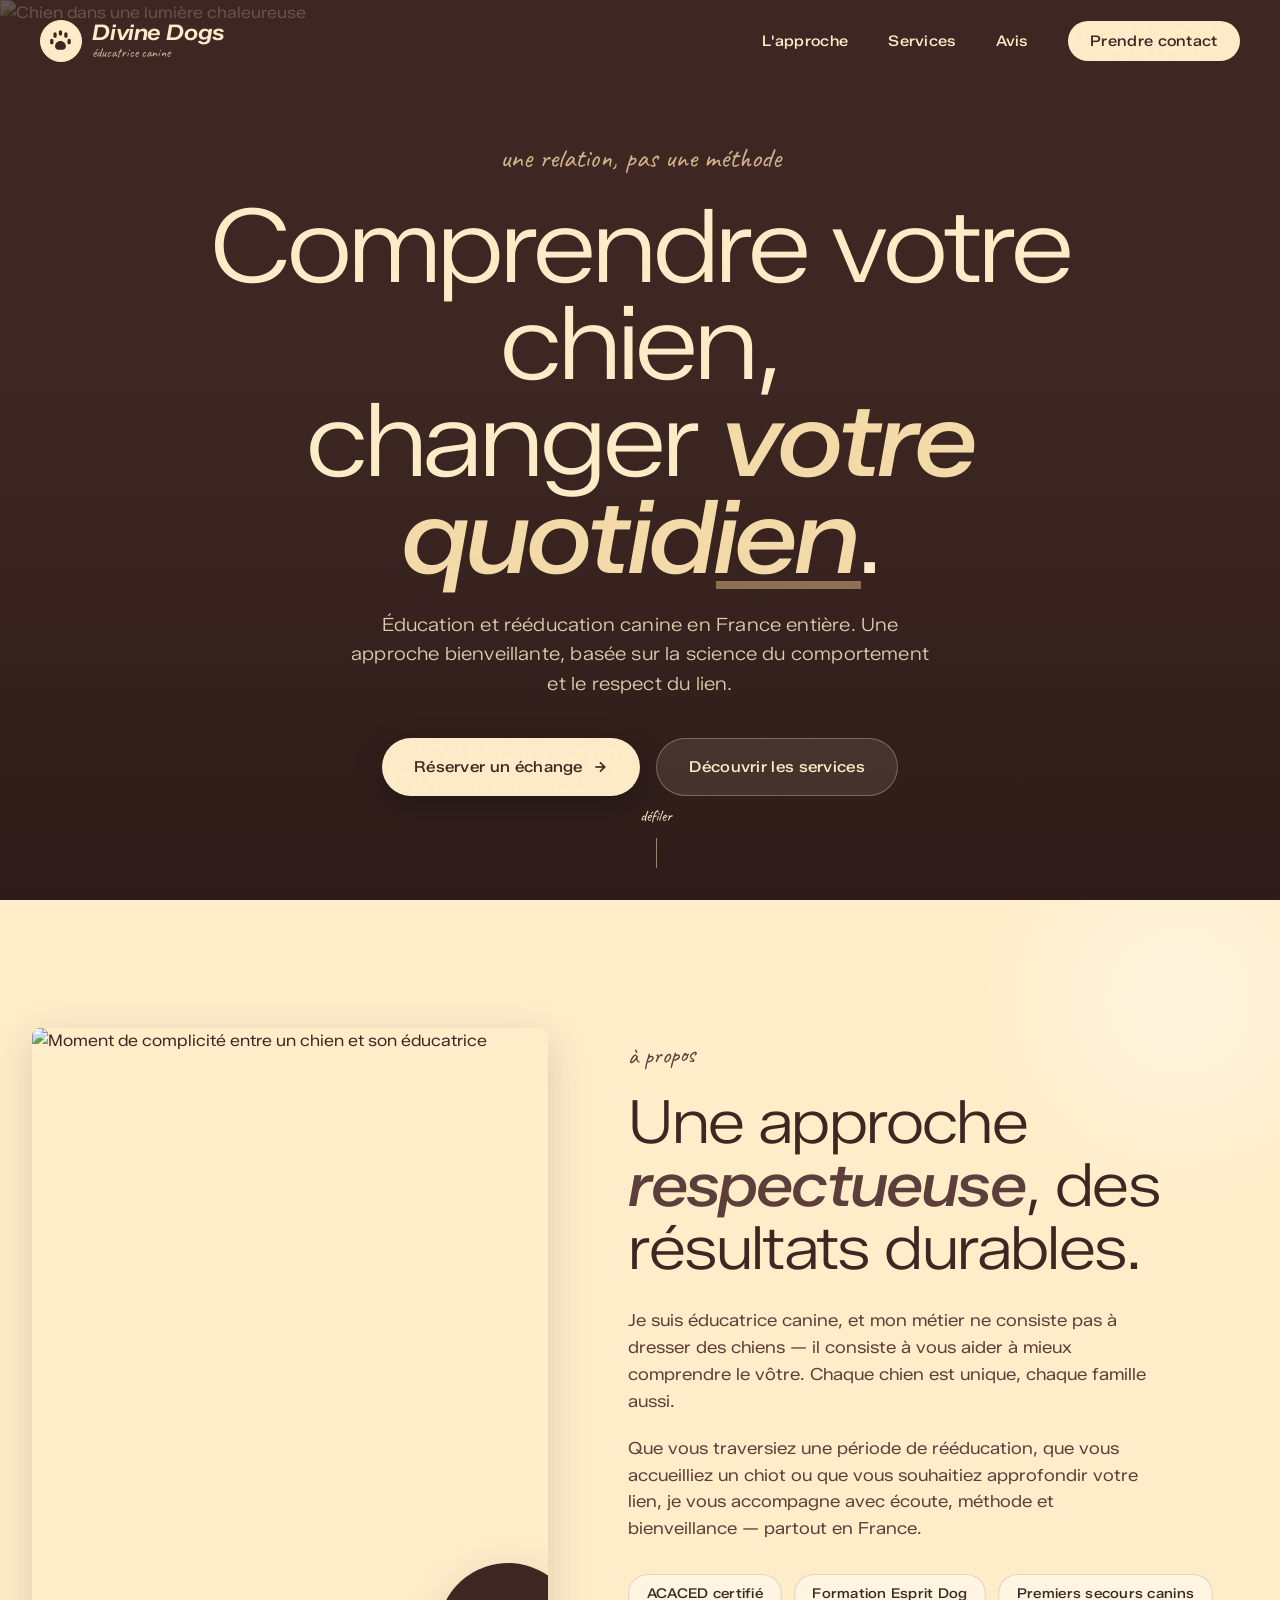
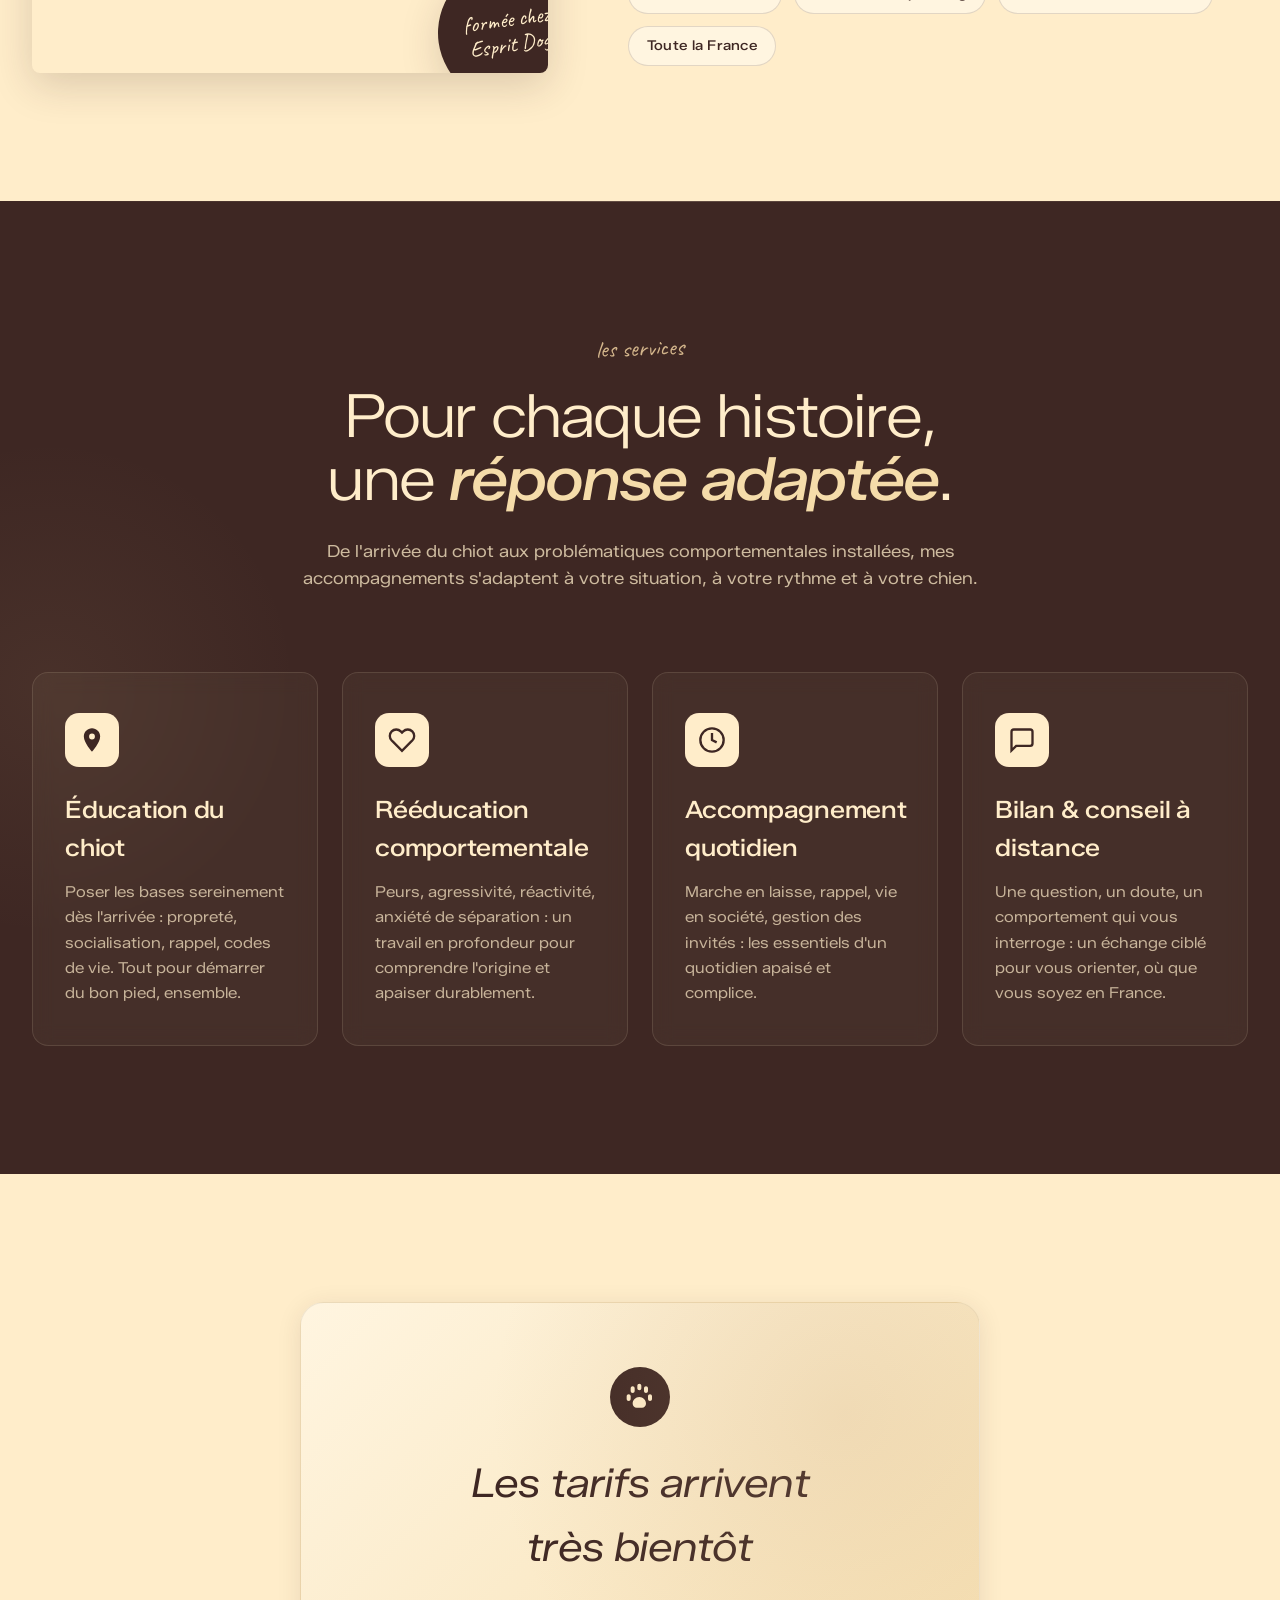
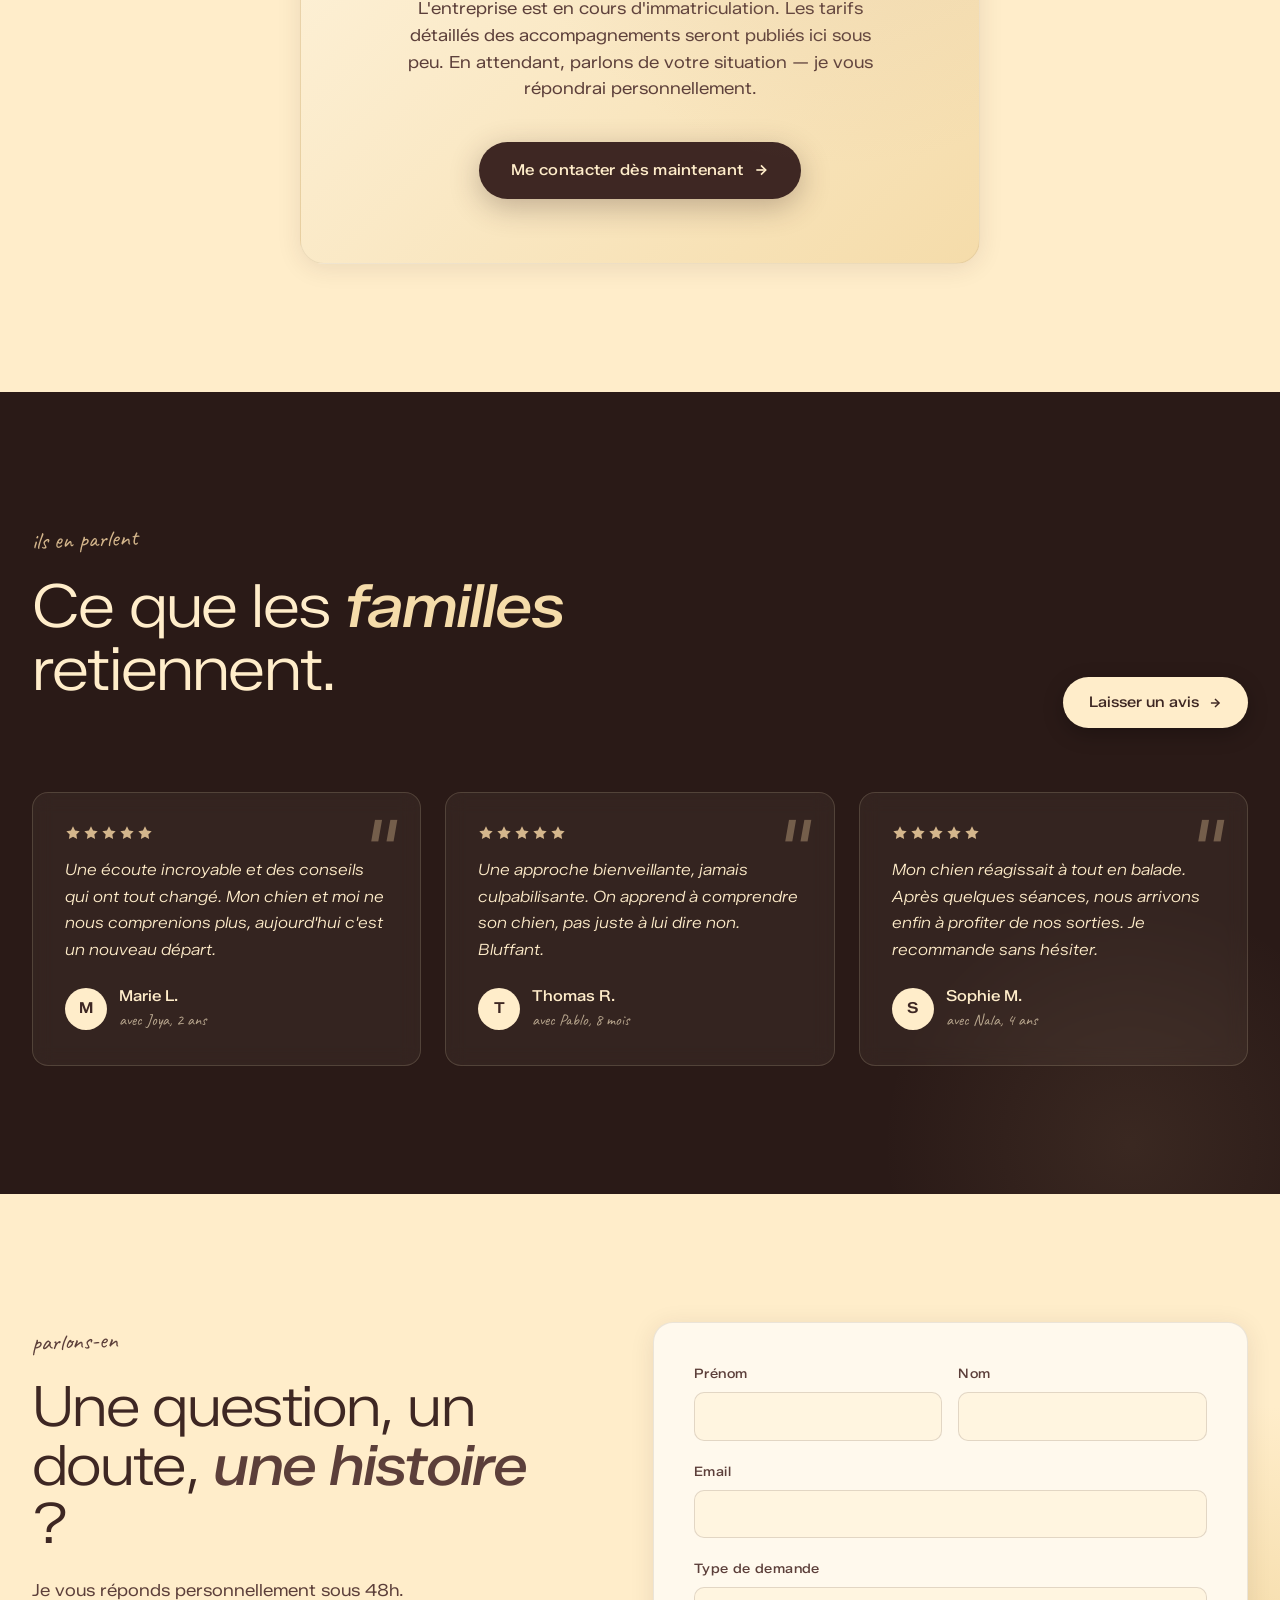
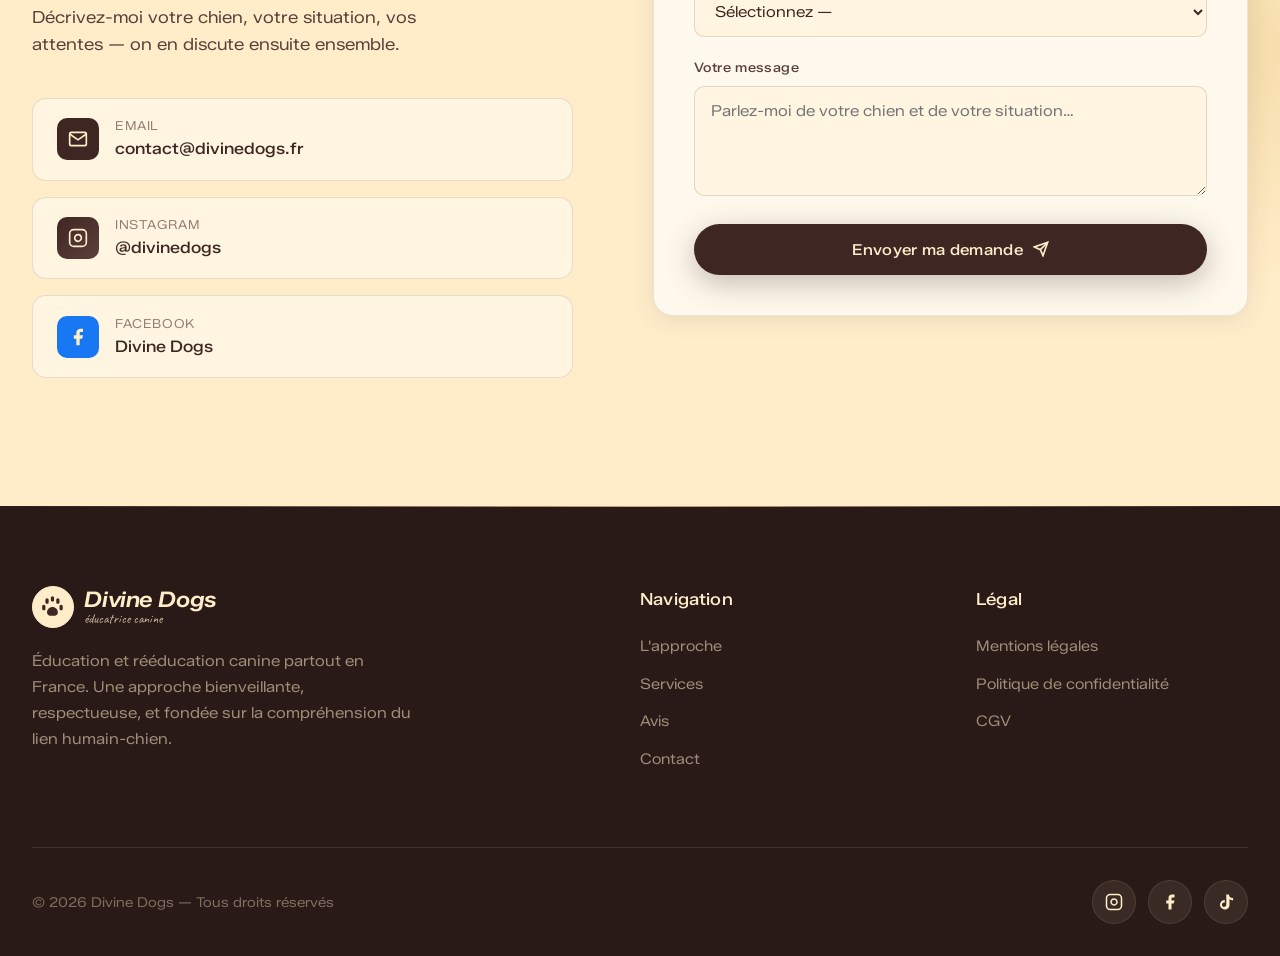
==== index.html @ 8fb25a72 "Initial commit — site Divine Dogs Structure complète : index.html, CSS/JS séparés, data.json, admin " ====
<!DOCTYPE html>
<html lang="fr">
<head>
<meta charset="UTF-8">
<meta name="viewport" content="width=device-width, initial-scale=1.0">
<title>Divine Dogs — Éducation & Rééducation canine</title>
<meta name="description" content="Divine Dogs — Éducation et rééducation canine partout en France. Formée chez Esprit Dog, ACACED et premiers secours canins.">

<!-- Open Graph -->
<meta property="og:title" content="Divine Dogs — Éducation & Rééducation canine">
<meta property="og:description" content="Éducation et rééducation canine partout en France. Une approche bienveillante, basée sur la science du comportement.">
<meta property="og:type" content="website">
<meta property="og:url" content="https://divinedogs.fr">
<meta property="og:locale" content="fr_FR">

<!-- Fonts -->
<link rel="preconnect" href="https://fonts.googleapis.com">
<link rel="preconnect" href="https://fonts.gstatic.com" crossorigin>
<link href="https://fonts.googleapis.com/css2?family=Zalando+Sans+SemiExpanded:ital,wght@0,300;0,400;0,500;0,600;0,700;0,800;1,300;1,400;1,500;1,600&family=Caveat:wght@400;500;700&display=swap" rel="stylesheet">

<!-- Styles -->
<link rel="stylesheet" href="assets/css/style.css">

<!-- Favicon (à personnaliser quand vous aurez votre logo) -->
<link rel="icon" type="image/svg+xml" href="assets/icons/favicon.svg">
</head>
<body>

<!-- NAV -->
<nav id="nav">
  <a href="#" class="logo" aria-label="Retour en haut">
    <div class="logo-mark">
      <svg viewBox="0 0 24 24"><path d="M11.5 2c-.83 0-1.5.67-1.5 1.5v2c0 .83.67 1.5 1.5 1.5s1.5-.67 1.5-1.5v-2c0-.83-.67-1.5-1.5-1.5zm-5 2c-.83 0-1.5.67-1.5 1.5v2c0 .83.67 1.5 1.5 1.5s1.5-.67 1.5-1.5v-2c0-.83-.67-1.5-1.5-1.5zm10 0c-.83 0-1.5.67-1.5 1.5v2c0 .83.67 1.5 1.5 1.5s1.5-.67 1.5-1.5v-2c0-.83-.67-1.5-1.5-1.5zm-13 6c-.83 0-1.5.67-1.5 1.5v2c0 .83.67 1.5 1.5 1.5s1.5-.67 1.5-1.5v-2c0-.83-.67-1.5-1.5-1.5zm16 0c-.83 0-1.5.67-1.5 1.5v2c0 .83.67 1.5 1.5 1.5s1.5-.67 1.5-1.5v-2c0-.83-.67-1.5-1.5-1.5zm-8 2c-2.76 0-5 2.24-5 5 0 1.66 1.34 3 3 3h4c1.66 0 3-1.34 3-3 0-2.76-2.24-5-5-5z"/></svg>
    </div>
    <div class="logo-text">
      <span class="name">Divine Dogs</span>
      <span class="sub">éducatrice canine</span>
    </div>
  </a>

  <ul class="nav-links" id="navLinks">
    <li><a href="#approche">L'approche</a></li>
    <li><a href="#services">Services</a></li>
    <li><a href="#avis">Avis</a></li>
    <li><a href="#contact" class="nav-cta">Prendre contact</a></li>
  </ul>

  <button class="menu-toggle" id="menuToggle" aria-label="Menu">
    <svg width="28" height="28" viewBox="0 0 24 24" fill="none" stroke="currentColor" stroke-width="2"><line x1="3" y1="6" x2="21" y2="6"/><line x1="3" y1="12" x2="21" y2="12"/><line x1="3" y1="18" x2="21" y2="18"/></svg>
  </button>
</nav>

<!-- HERO -->
<section class="hero">
  <div class="hero-bg">
    <img src="https://images.unsplash.com/photo-1551717743-49959800b1f6?auto=format&fit=crop&w=2400&q=80" alt="Chien dans une lumière chaleureuse" loading="eager">
  </div>
  <div class="hero-overlay"></div>

  <div class="hero-content">
    <span class="hero-eyebrow">une relation, pas une méthode</span>
    <h1>Comprendre votre chien,<br>changer <em>votre quotidien</em>.</h1>
    <p class="hero-sub">Éducation et rééducation canine en France entière. Une approche bienveillante, basée sur la science du comportement et le respect du lien.</p>
    <div class="hero-cta-group">
      <a href="#contact" class="btn btn-primary">
        Réserver un échange
        <svg width="16" height="16" viewBox="0 0 24 24" fill="none" stroke="currentColor" stroke-width="2.5"><line x1="5" y1="12" x2="19" y2="12"/><polyline points="12 5 19 12 12 19"/></svg>
      </a>
      <a href="#services" class="btn btn-ghost">Découvrir les services</a>
    </div>
  </div>

  <div class="scroll-indicator">défiler</div>
</section>

<!-- APPROACH — clair -->
<section class="section approach" id="approche">
  <div class="container">
    <div class="approach-grid">
      <div class="approach-image reveal">
        <img src="https://images.unsplash.com/photo-1450778869180-41d0601e046e?auto=format&fit=crop&w=1200&q=80" alt="Moment de complicité entre un chien et son éducatrice">
        <div class="approach-badge">formée chez<br>Esprit Dog</div>
      </div>

      <div class="approach-text reveal">
        <span class="section-eyebrow">à propos</span>
        <h2 class="section-title">Une approche <em>respectueuse</em>, des résultats durables.</h2>
        <p>Je suis éducatrice canine, et mon métier ne consiste pas à dresser des chiens — il consiste à vous aider à mieux comprendre le vôtre. Chaque chien est unique, chaque famille aussi.</p>
        <p>Que vous traversiez une période de rééducation, que vous accueilliez un chiot ou que vous souhaitiez approfondir votre lien, je vous accompagne avec écoute, méthode et bienveillance — partout en France.</p>
        <div class="credentials">
          <span class="credential">ACACED certifié</span>
          <span class="credential">Formation Esprit Dog</span>
          <span class="credential">Premiers secours canins</span>
          <span class="credential">Toute la France</span>
        </div>
      </div>
    </div>
  </div>
</section>

<!-- SERVICES — sombre -->
<section class="section services" id="services">
  <div class="container">
    <div class="services-header reveal">
      <span class="section-eyebrow">les services</span>
      <h2 class="section-title">Pour chaque histoire, une <em>réponse adaptée</em>.</h2>
      <p class="services-intro">De l'arrivée du chiot aux problématiques comportementales installées, mes accompagnements s'adaptent à votre situation, à votre rythme et à votre chien.</p>
    </div>

    <div class="services-grid">
      <div class="service-card reveal">
        <div class="service-icon">
          <svg viewBox="0 0 24 24" fill="currentColor"><path d="M12 2C8.13 2 5 5.13 5 9c0 5.25 7 13 7 13s7-7.75 7-13c0-3.87-3.13-7-7-7zm0 9.5a2.5 2.5 0 0 1 0-5 2.5 2.5 0 0 1 0 5z"/></svg>
        </div>
        <h3>Éducation du chiot</h3>
        <p>Poser les bases sereinement dès l'arrivée : propreté, socialisation, rappel, codes de vie. Tout pour démarrer du bon pied, ensemble.</p>
      </div>

      <div class="service-card reveal">
        <div class="service-icon">
          <svg viewBox="0 0 24 24" fill="none" stroke="currentColor" stroke-width="2"><path d="M20.84 4.61a5.5 5.5 0 0 0-7.78 0L12 5.67l-1.06-1.06a5.5 5.5 0 0 0-7.78 7.78l1.06 1.06L12 21.23l7.78-7.78 1.06-1.06a5.5 5.5 0 0 0 0-7.78z"/></svg>
        </div>
        <h3>Rééducation comportementale</h3>
        <p>Peurs, agressivité, réactivité, anxiété de séparation : un travail en profondeur pour comprendre l'origine et apaiser durablement.</p>
      </div>

      <div class="service-card reveal">
        <div class="service-icon">
          <svg viewBox="0 0 24 24" fill="none" stroke="currentColor" stroke-width="2"><circle cx="12" cy="12" r="10"/><polyline points="12 6 12 12 16 14"/></svg>
        </div>
        <h3>Accompagnement quotidien</h3>
        <p>Marche en laisse, rappel, vie en société, gestion des invités : les essentiels d'un quotidien apaisé et complice.</p>
      </div>

      <div class="service-card reveal">
        <div class="service-icon">
          <svg viewBox="0 0 24 24" fill="none" stroke="currentColor" stroke-width="2"><path d="M21 15a2 2 0 0 1-2 2H7l-4 4V5a2 2 0 0 1 2-2h14a2 2 0 0 1 2 2z"/></svg>
        </div>
        <h3>Bilan & conseil à distance</h3>
        <p>Une question, un doute, un comportement qui vous interroge : un échange ciblé pour vous orienter, où que vous soyez en France.</p>
      </div>
    </div>
  </div>
</section>

<!-- PRICING — clair -->
<section class="section pricing">
  <div class="container">
    <div class="pricing-card reveal">
      <div class="pricing-paw">
        <svg viewBox="0 0 24 24"><path d="M11.5 2c-.83 0-1.5.67-1.5 1.5v2c0 .83.67 1.5 1.5 1.5s1.5-.67 1.5-1.5v-2c0-.83-.67-1.5-1.5-1.5zm-5 2c-.83 0-1.5.67-1.5 1.5v2c0 .83.67 1.5 1.5 1.5s1.5-.67 1.5-1.5v-2c0-.83-.67-1.5-1.5-1.5zm10 0c-.83 0-1.5.67-1.5 1.5v2c0 .83.67 1.5 1.5 1.5s1.5-.67 1.5-1.5v-2c0-.83-.67-1.5-1.5-1.5zm-13 6c-.83 0-1.5.67-1.5 1.5v2c0 .83.67 1.5 1.5 1.5s1.5-.67 1.5-1.5v-2c0-.83-.67-1.5-1.5-1.5zm16 0c-.83 0-1.5.67-1.5 1.5v2c0 .83.67 1.5 1.5 1.5s1.5-.67 1.5-1.5v-2c0-.83-.67-1.5-1.5-1.5zm-8 2c-2.76 0-5 2.24-5 5 0 1.66 1.34 3 3 3h4c1.66 0 3-1.34 3-3 0-2.76-2.24-5-5-5z"/></svg>
      </div>
      <h2>Les tarifs arrivent <br>très bientôt</h2>
      <p>L'entreprise est en cours d'immatriculation. Les tarifs détaillés des accompagnements seront publiés ici sous peu. En attendant, parlons de votre situation — je vous répondrai personnellement.</p>
      <a href="#contact" class="btn btn-dark">
        Me contacter dès maintenant
        <svg width="16" height="16" viewBox="0 0 24 24" fill="none" stroke="currentColor" stroke-width="2.5"><line x1="5" y1="12" x2="19" y2="12"/><polyline points="12 5 19 12 12 19"/></svg>
      </a>
    </div>
  </div>
</section>

<!-- TESTIMONIALS — sombre -->
<section class="section testimonials" id="avis">
  <div class="container">
    <div class="testimonials-header reveal">
      <div>
        <span class="section-eyebrow">ils en parlent</span>
        <h2 class="section-title">Ce que les <em>familles</em> retiennent.</h2>
      </div>
      <a href="#contact" class="testimonials-cta">
        Laisser un avis
        <svg width="14" height="14" viewBox="0 0 24 24" fill="none" stroke="currentColor" stroke-width="2.5"><line x1="5" y1="12" x2="19" y2="12"/><polyline points="12 5 19 12 12 19"/></svg>
      </a>
    </div>

    <div class="testimonials-grid">
      <div class="testimonial reveal">
        <div class="testimonial-quote">"</div>
        <div class="testimonial-stars">
          <svg width="16" height="16" viewBox="0 0 24 24" fill="currentColor"><polygon points="12 2 15.09 8.26 22 9.27 17 14.14 18.18 21.02 12 17.77 5.82 21.02 7 14.14 2 9.27 8.91 8.26 12 2"/></svg>
          <svg width="16" height="16" viewBox="0 0 24 24" fill="currentColor"><polygon points="12 2 15.09 8.26 22 9.27 17 14.14 18.18 21.02 12 17.77 5.82 21.02 7 14.14 2 9.27 8.91 8.26 12 2"/></svg>
          <svg width="16" height="16" viewBox="0 0 24 24" fill="currentColor"><polygon points="12 2 15.09 8.26 22 9.27 17 14.14 18.18 21.02 12 17.77 5.82 21.02 7 14.14 2 9.27 8.91 8.26 12 2"/></svg>
          <svg width="16" height="16" viewBox="0 0 24 24" fill="currentColor"><polygon points="12 2 15.09 8.26 22 9.27 17 14.14 18.18 21.02 12 17.77 5.82 21.02 7 14.14 2 9.27 8.91 8.26 12 2"/></svg>
          <svg width="16" height="16" viewBox="0 0 24 24" fill="currentColor"><polygon points="12 2 15.09 8.26 22 9.27 17 14.14 18.18 21.02 12 17.77 5.82 21.02 7 14.14 2 9.27 8.91 8.26 12 2"/></svg>
        </div>
        <p class="testimonial-text">Une écoute incroyable et des conseils qui ont tout changé. Mon chien et moi ne nous comprenions plus, aujourd'hui c'est un nouveau départ.</p>
        <div class="testimonial-author">
          <div class="testimonial-avatar">M</div>
          <div>
            <div class="testimonial-name">Marie L.</div>
            <div class="testimonial-dog">avec Joya, 2 ans</div>
          </div>
        </div>
      </div>

      <div class="testimonial reveal">
        <div class="testimonial-quote">"</div>
        <div class="testimonial-stars">
          <svg width="16" height="16" viewBox="0 0 24 24" fill="currentColor"><polygon points="12 2 15.09 8.26 22 9.27 17 14.14 18.18 21.02 12 17.77 5.82 21.02 7 14.14 2 9.27 8.91 8.26 12 2"/></svg>
          <svg width="16" height="16" viewBox="0 0 24 24" fill="currentColor"><polygon points="12 2 15.09 8.26 22 9.27 17 14.14 18.18 21.02 12 17.77 5.82 21.02 7 14.14 2 9.27 8.91 8.26 12 2"/></svg>
          <svg width="16" height="16" viewBox="0 0 24 24" fill="currentColor"><polygon points="12 2 15.09 8.26 22 9.27 17 14.14 18.18 21.02 12 17.77 5.82 21.02 7 14.14 2 9.27 8.91 8.26 12 2"/></svg>
          <svg width="16" height="16" viewBox="0 0 24 24" fill="currentColor"><polygon points="12 2 15.09 8.26 22 9.27 17 14.14 18.18 21.02 12 17.77 5.82 21.02 7 14.14 2 9.27 8.91 8.26 12 2"/></svg>
          <svg width="16" height="16" viewBox="0 0 24 24" fill="currentColor"><polygon points="12 2 15.09 8.26 22 9.27 17 14.14 18.18 21.02 12 17.77 5.82 21.02 7 14.14 2 9.27 8.91 8.26 12 2"/></svg>
        </div>
        <p class="testimonial-text">Une approche bienveillante, jamais culpabilisante. On apprend à comprendre son chien, pas juste à lui dire non. Bluffant.</p>
        <div class="testimonial-author">
          <div class="testimonial-avatar">T</div>
          <div>
            <div class="testimonial-name">Thomas R.</div>
            <div class="testimonial-dog">avec Pablo, 8 mois</div>
          </div>
        </div>
      </div>

      <div class="testimonial reveal">
        <div class="testimonial-quote">"</div>
        <div class="testimonial-stars">
          <svg width="16" height="16" viewBox="0 0 24 24" fill="currentColor"><polygon points="12 2 15.09 8.26 22 9.27 17 14.14 18.18 21.02 12 17.77 5.82 21.02 7 14.14 2 9.27 8.91 8.26 12 2"/></svg>
          <svg width="16" height="16" viewBox="0 0 24 24" fill="currentColor"><polygon points="12 2 15.09 8.26 22 9.27 17 14.14 18.18 21.02 12 17.77 5.82 21.02 7 14.14 2 9.27 8.91 8.26 12 2"/></svg>
          <svg width="16" height="16" viewBox="0 0 24 24" fill="currentColor"><polygon points="12 2 15.09 8.26 22 9.27 17 14.14 18.18 21.02 12 17.77 5.82 21.02 7 14.14 2 9.27 8.91 8.26 12 2"/></svg>
          <svg width="16" height="16" viewBox="0 0 24 24" fill="currentColor"><polygon points="12 2 15.09 8.26 22 9.27 17 14.14 18.18 21.02 12 17.77 5.82 21.02 7 14.14 2 9.27 8.91 8.26 12 2"/></svg>
          <svg width="16" height="16" viewBox="0 0 24 24" fill="currentColor"><polygon points="12 2 15.09 8.26 22 9.27 17 14.14 18.18 21.02 12 17.77 5.82 21.02 7 14.14 2 9.27 8.91 8.26 12 2"/></svg>
        </div>
        <p class="testimonial-text">Mon chien réagissait à tout en balade. Après quelques séances, nous arrivons enfin à profiter de nos sorties. Je recommande sans hésiter.</p>
        <div class="testimonial-author">
          <div class="testimonial-avatar">S</div>
          <div>
            <div class="testimonial-name">Sophie M.</div>
            <div class="testimonial-dog">avec Nala, 4 ans</div>
          </div>
        </div>
      </div>
    </div>
  </div>
</section>

<!-- CONTACT — clair -->
<section class="section contact" id="contact">
  <div class="container">
    <div class="contact-grid">
      <div class="contact-info reveal">
        <span class="section-eyebrow">parlons-en</span>
        <h2>Une question, un doute, <em>une histoire</em> ?</h2>
        <p>Je vous réponds personnellement sous 48h. Décrivez-moi votre chien, votre situation, vos attentes — on en discute ensuite ensemble.</p>

        <div class="contact-methods">
          <a href="mailto:contact@divinedogs.fr" class="contact-method">
            <div class="contact-method-icon">
              <svg viewBox="0 0 24 24" fill="none" stroke="currentColor" stroke-width="2"><path d="M4 4h16c1.1 0 2 .9 2 2v12c0 1.1-.9 2-2 2H4c-1.1 0-2-.9-2-2V6c0-1.1.9-2 2-2z"/><polyline points="22,6 12,13 2,6"/></svg>
            </div>
            <div class="contact-method-text">
              <span class="contact-method-label">Email</span>
              <span class="contact-method-value">contact@divinedogs.fr</span>
            </div>
          </a>

          <a href="https://instagram.com" target="_blank" rel="noopener" class="contact-method">
            <div class="contact-method-icon insta">
              <svg viewBox="0 0 24 24" fill="none" stroke="currentColor" stroke-width="2"><rect x="2" y="2" width="20" height="20" rx="5" ry="5"/><path d="M16 11.37A4 4 0 1 1 12.63 8 4 4 0 0 1 16 11.37z"/><line x1="17.5" y1="6.5" x2="17.51" y2="6.5"/></svg>
            </div>
            <div class="contact-method-text">
              <span class="contact-method-label">Instagram</span>
              <span class="contact-method-value">@divinedogs</span>
            </div>
          </a>

          <a href="https://facebook.com" target="_blank" rel="noopener" class="contact-method">
            <div class="contact-method-icon fb">
              <svg viewBox="0 0 24 24" fill="currentColor"><path d="M18 2h-3a5 5 0 0 0-5 5v3H7v4h3v8h4v-8h3l1-4h-4V7a1 1 0 0 1 1-1h3z"/></svg>
            </div>
            <div class="contact-method-text">
              <span class="contact-method-label">Facebook</span>
              <span class="contact-method-value">Divine Dogs</span>
            </div>
          </a>
        </div>
      </div>

      <form class="contact-form reveal">
        <div class="form-double">
          <div class="form-row">
            <label for="firstname">Prénom</label>
            <input type="text" id="firstname" required>
          </div>
          <div class="form-row">
            <label for="lastname">Nom</label>
            <input type="text" id="lastname" required>
          </div>
        </div>
        <div class="form-row">
          <label for="email">Email</label>
          <input type="email" id="email" required>
        </div>
        <div class="form-row">
          <label for="subject">Type de demande</label>
          <select id="subject" required>
            <option value="">Sélectionnez —</option>
            <option>Éducation du chiot</option>
            <option>Rééducation comportementale</option>
            <option>Accompagnement quotidien</option>
            <option>Bilan & conseil à distance</option>
            <option>Autre / je ne sais pas encore</option>
          </select>
        </div>
        <div class="form-row">
          <label for="message">Votre message</label>
          <textarea id="message" placeholder="Parlez-moi de votre chien et de votre situation…" required></textarea>
        </div>
        <button type="submit" class="btn btn-dark">
          Envoyer ma demande
          <svg width="16" height="16" viewBox="0 0 24 24" fill="none" stroke="currentColor" stroke-width="2.5"><line x1="22" y1="2" x2="11" y2="13"/><polygon points="22 2 15 22 11 13 2 9 22 2"/></svg>
        </button>
      </form>
    </div>
  </div>
</section>

<!-- FOOTER -->
<footer>
  <div class="footer-grid">
    <div class="footer-brand">
      <a href="#" class="logo">
        <div class="logo-mark">
          <svg viewBox="0 0 24 24"><path d="M11.5 2c-.83 0-1.5.67-1.5 1.5v2c0 .83.67 1.5 1.5 1.5s1.5-.67 1.5-1.5v-2c0-.83-.67-1.5-1.5-1.5zm-5 2c-.83 0-1.5.67-1.5 1.5v2c0 .83.67 1.5 1.5 1.5s1.5-.67 1.5-1.5v-2c0-.83-.67-1.5-1.5-1.5zm10 0c-.83 0-1.5.67-1.5 1.5v2c0 .83.67 1.5 1.5 1.5s1.5-.67 1.5-1.5v-2c0-.83-.67-1.5-1.5-1.5zm-13 6c-.83 0-1.5.67-1.5 1.5v2c0 .83.67 1.5 1.5 1.5s1.5-.67 1.5-1.5v-2c0-.83-.67-1.5-1.5-1.5zm16 0c-.83 0-1.5.67-1.5 1.5v2c0 .83.67 1.5 1.5 1.5s1.5-.67 1.5-1.5v-2c0-.83-.67-1.5-1.5-1.5zm-8 2c-2.76 0-5 2.24-5 5 0 1.66 1.34 3 3 3h4c1.66 0 3-1.34 3-3 0-2.76-2.24-5-5-5z"/></svg>
        </div>
        <div class="logo-text">
          <span class="name">Divine Dogs</span>
          <span class="sub">éducatrice canine</span>
        </div>
      </a>
      <p>Éducation et rééducation canine partout en France. Une approche bienveillante, respectueuse, et fondée sur la compréhension du lien humain-chien.</p>
    </div>

    <div class="footer-col">
      <h4>Navigation</h4>
      <ul>
        <li><a href="#approche">L'approche</a></li>
        <li><a href="#services">Services</a></li>
        <li><a href="#avis">Avis</a></li>
        <li><a href="#contact">Contact</a></li>
      </ul>
    </div>

    <div class="footer-col">
      <h4>Légal</h4>
      <ul>
        <li><a href="pages/mentions-legales.html">Mentions légales</a></li>
        <li><a href="pages/confidentialite.html">Politique de confidentialité</a></li>
        <li><a href="pages/cgv.html">CGV</a></li>
      </ul>
    </div>
  </div>

  <div class="footer-bottom">
    <div class="footer-copyright">© 2026 Divine Dogs — Tous droits réservés</div>
    <div class="social-icons">
      <a href="https://instagram.com" target="_blank" rel="noopener" class="social-icon" aria-label="Instagram">
        <svg viewBox="0 0 24 24" fill="none" stroke="currentColor" stroke-width="2"><rect x="2" y="2" width="20" height="20" rx="5" ry="5"/><path d="M16 11.37A4 4 0 1 1 12.63 8 4 4 0 0 1 16 11.37z"/><line x1="17.5" y1="6.5" x2="17.51" y2="6.5"/></svg>
      </a>
      <a href="https://facebook.com" target="_blank" rel="noopener" class="social-icon" aria-label="Facebook">
        <svg viewBox="0 0 24 24" fill="currentColor"><path d="M18 2h-3a5 5 0 0 0-5 5v3H7v4h3v8h4v-8h3l1-4h-4V7a1 1 0 0 1 1-1h3z"/></svg>
      </a>
      <a href="https://tiktok.com" target="_blank" rel="noopener" class="social-icon" aria-label="TikTok">
        <svg viewBox="0 0 24 24" fill="currentColor"><path d="M19.59 6.69a4.83 4.83 0 0 1-3.77-4.25V2h-3.45v13.67a2.89 2.89 0 0 1-5.2 1.74 2.89 2.89 0 0 1 2.31-4.64 2.93 2.93 0 0 1 .88.13V9.4a6.84 6.84 0 0 0-1-.05A6.33 6.33 0 0 0 5.8 20.1a6.34 6.34 0 0 0 10.86-4.43V8.45a8.16 8.16 0 0 0 4.77 1.52v-3.4a4.85 4.85 0 0 1-1.84-.38z"/></svg>
      </a>
    </div>
  </div>
</footer>

<!-- Script -->
<script src="assets/js/main.js" defer></script>

</body>
</html>
---- assets/css/style.css ----
/* ==========================================================================
   Divine Dogs — Feuille de style principale
   Palette : Espresso (#3E2723) + Butter (#FFEDCA)
   ========================================================================== */

:root{
  --espresso:#3E2723;
  --espresso-deep:#2A1A17;
  --espresso-soft:#5C3F3A;
  --butter:#FFEDCA;
  --butter-deep:#F5DCAA;
  --butter-soft:#FFF5E0;
  --cream:#FFF9ED;
  --accent:#C9A57B;
  --accent-warm:#D4B68C;
  --ink:#3E2723;
  --ink-soft:#5C3F3A;

  --font-display:'Zalando Sans SemiExpanded',-apple-system,sans-serif;
  --font-body:'Zalando Sans SemiExpanded',-apple-system,sans-serif;
  --font-hand:'Caveat',cursive;

  --shadow-soft:0 4px 24px rgba(62,39,35,.1);
  --shadow-deep:0 12px 40px rgba(62,39,35,.18);
}

*{margin:0;padding:0;box-sizing:border-box}
html{scroll-behavior:smooth}
body{
  font-family:var(--font-body);
  background:var(--butter);
  color:var(--ink);
  line-height:1.6;
  overflow-x:hidden;
  font-weight:400;
}

/* ============ GRAIN OVERLAY ============ */
body::before{
  content:'';
  position:fixed;
  inset:0;
  pointer-events:none;
  z-index:1000;
  opacity:.35;
  background-image:url("data:image/svg+xml,%3Csvg viewBox='0 0 200 200' xmlns='http://www.w3.org/2000/svg'%3E%3Cfilter id='n'%3E%3CfeTurbulence type='fractalNoise' baseFrequency='0.9' numOctaves='3' stitchTiles='stitch'/%3E%3CfeColorMatrix values='0 0 0 0 0.15 0 0 0 0 0.08 0 0 0 0 0.05 0 0 0 0.08 0'/%3E%3C/filter%3E%3Crect width='100%25' height='100%25' filter='url(%23n)'/%3E%3C/svg%3E");
  mix-blend-mode:multiply;
}

/* ============ NAVIGATION ============ */
nav{
  position:fixed;
  top:0;left:0;right:0;
  z-index:100;
  padding:1.25rem 2.5rem;
  display:flex;
  align-items:center;
  justify-content:space-between;
  transition:all .4s ease;
  background:transparent;
}
nav.scrolled{
  background:rgba(255,237,202,.92);
  backdrop-filter:blur(20px);
  -webkit-backdrop-filter:blur(20px);
  padding:.85rem 2.5rem;
  box-shadow:0 1px 0 rgba(62,39,35,.08);
}

.logo{
  display:flex;
  align-items:center;
  gap:.65rem;
  text-decoration:none;
  color:var(--butter);
  transition:color .4s ease;
  cursor:pointer;
}
nav.scrolled .logo{color:var(--espresso)}

.logo-mark{
  width:42px;height:42px;
  border-radius:50%;
  background:var(--butter);
  display:flex;
  align-items:center;
  justify-content:center;
  transition:transform .5s cubic-bezier(.4,0,.2,1);
  border:1.5px solid var(--butter);
}
nav.scrolled .logo-mark{
  background:var(--espresso);
  border-color:var(--espresso);
}
.logo:hover .logo-mark{transform:rotate(-15deg) scale(1.05)}

.logo-mark svg{width:26px;height:26px;fill:var(--espresso);transition:fill .4s ease}
nav.scrolled .logo-mark svg{fill:var(--butter)}

.logo-text{
  display:flex;
  flex-direction:column;
  line-height:1;
}
.logo-text .name{
  font-family:var(--font-display);
  font-weight:600;
  font-size:1.35rem;
  letter-spacing:-.02em;
  font-style:italic;
}
.logo-text .sub{
  font-family:var(--font-hand);
  font-size:.85rem;
  opacity:.75;
  margin-top:2px;
}

.nav-links{
  display:flex;
  align-items:center;
  gap:2.5rem;
  list-style:none;
}
.nav-links a{
  text-decoration:none;
  color:var(--butter);
  font-size:.92rem;
  font-weight:500;
  letter-spacing:.02em;
  transition:color .3s ease;
  position:relative;
}
nav.scrolled .nav-links a{color:var(--espresso)}

.nav-links a::after{
  content:'';
  position:absolute;
  bottom:-6px;left:0;
  width:0;height:1.5px;
  background:var(--accent);
  transition:width .35s ease;
}
.nav-links a:hover::after{width:100%}

.nav-cta{
  background:var(--butter);
  color:var(--espresso)!important;
  padding:.7rem 1.4rem;
  border-radius:100px;
  transition:all .3s ease;
}
nav.scrolled .nav-cta{
  background:var(--espresso);
  color:var(--butter)!important;
}
.nav-cta::after{display:none!important}
.nav-cta:hover{
  transform:translateY(-1px);
  box-shadow:0 6px 20px rgba(62,39,35,.25);
}

.menu-toggle{
  display:none;
  background:none;border:none;
  color:var(--butter);
  cursor:pointer;
  padding:.5rem;
}
nav.scrolled .menu-toggle{color:var(--espresso)}

/* ============ HERO ============ */
.hero{
  position:relative;
  min-height:100vh;
  display:flex;
  align-items:center;
  justify-content:center;
  overflow:hidden;
  color:var(--butter);
  background:var(--espresso);
}
.hero-bg{
  position:absolute;
  inset:0;
  z-index:1;
}
.hero-bg img{
  width:100%;height:100%;
  object-fit:cover;
  animation:slowZoom 20s ease-in-out infinite alternate;
  opacity:.55;
}
@keyframes slowZoom{
  from{transform:scale(1)}
  to{transform:scale(1.08)}
}
.hero-overlay{
  position:absolute;
  inset:0;
  z-index:2;
  background:
    linear-gradient(180deg,rgba(62,39,35,.6) 0%,rgba(62,39,35,.35) 40%,rgba(42,26,23,.85) 100%);
}

.hero-content{
  position:relative;
  z-index:3;
  text-align:center;
  padding:0 2rem;
  max-width:1100px;
  margin-top:2rem;
}

.hero-eyebrow{
  font-family:var(--font-hand);
  font-size:1.75rem;
  color:var(--accent-warm);
  margin-bottom:1rem;
  opacity:0;
  animation:fadeUp .9s ease .3s forwards;
  display:inline-block;
  transform:rotate(-2deg);
}

.hero h1{
  font-family:var(--font-display);
  font-weight:300;
  font-size:clamp(3rem,8vw,7rem);
  line-height:.95;
  letter-spacing:-.04em;
  margin-bottom:1.5rem;
  opacity:0;
  animation:fadeUp 1s ease .5s forwards;
  color:var(--butter);
}
.hero h1 em{
  font-style:italic;
  font-weight:500;
  color:var(--butter-deep);
  position:relative;
}
.hero h1 em::after{
  content:'';
  position:absolute;
  bottom:.1em;left:-.05em;right:-.05em;
  height:.08em;
  background:var(--accent);
  opacity:.6;
  transform:scaleX(0);
  transform-origin:left;
  animation:underline 1s ease 1.4s forwards;
}
@keyframes underline{to{transform:scaleX(1)}}

.hero-sub{
  font-size:1.15rem;
  font-weight:300;
  max-width:580px;
  margin:0 auto 2.5rem;
  opacity:0;
  animation:fadeUp 1s ease .8s forwards;
  letter-spacing:.01em;
  color:rgba(255,237,202,.85);
}

.hero-cta-group{
  display:flex;
  gap:1rem;
  justify-content:center;
  flex-wrap:wrap;
  opacity:0;
  animation:fadeUp 1s ease 1s forwards;
}

.btn{
  display:inline-flex;
  align-items:center;
  gap:.6rem;
  padding:1rem 2rem;
  border-radius:100px;
  font-size:.95rem;
  font-weight:500;
  text-decoration:none;
  letter-spacing:.02em;
  transition:all .35s cubic-bezier(.4,0,.2,1);
  cursor:pointer;
  border:none;
  font-family:var(--font-body);
}
.btn-primary{
  background:var(--butter);
  color:var(--espresso);
  box-shadow:0 8px 30px rgba(0,0,0,.25);
}
.btn-primary:hover{
  background:var(--butter-deep);
  transform:translateY(-2px);
  box-shadow:0 12px 36px rgba(0,0,0,.3);
}
.btn-ghost{
  background:rgba(255,237,202,.1);
  color:var(--butter);
  backdrop-filter:blur(10px);
  border:1px solid rgba(255,237,202,.3);
}
.btn-ghost:hover{
  background:rgba(255,237,202,.2);
  transform:translateY(-2px);
}

.btn-dark{
  background:var(--espresso);
  color:var(--butter);
  box-shadow:0 8px 30px rgba(62,39,35,.3);
}
.btn-dark:hover{
  background:var(--espresso-deep);
  transform:translateY(-2px);
  box-shadow:0 12px 36px rgba(62,39,35,.4);
}

.scroll-indicator{
  position:absolute;
  bottom:2rem;
  left:50%;
  transform:translateX(-50%);
  z-index:3;
  font-family:var(--font-hand);
  font-size:1rem;
  color:var(--butter);
  opacity:.7;
  display:flex;
  flex-direction:column;
  align-items:center;
  gap:.5rem;
  animation:fadeUp 1s ease 1.5s forwards,bounce 2s ease infinite 2.5s;
  opacity:0;
}
.scroll-indicator::after{
  content:'';
  width:1px;height:30px;
  background:var(--butter);
  opacity:.5;
}
@keyframes bounce{
  0%,100%{transform:translateX(-50%) translateY(0)}
  50%{transform:translateX(-50%) translateY(8px)}
}
@keyframes fadeUp{
  from{opacity:0;transform:translateY(30px)}
  to{opacity:1;transform:translateY(0)}
}

/* ============ SECTIONS ============ */
.section{padding:8rem 2rem;position:relative}
.container{max-width:1280px;margin:0 auto}

/* APPROACH — Butter (clair) */
.approach{
  background:var(--butter);
  position:relative;
  overflow:hidden;
}
.approach::before{
  content:'';
  position:absolute;
  top:-100px;right:-100px;
  width:400px;height:400px;
  background:radial-gradient(circle,var(--butter-soft) 0%,transparent 70%);
  z-index:0;
}

.approach-grid{
  display:grid;
  grid-template-columns:1fr 1.2fr;
  gap:5rem;
  align-items:center;
  position:relative;
  z-index:1;
}

.approach-image{
  position:relative;
  aspect-ratio:4/5;
  border-radius:8px;
  overflow:hidden;
  box-shadow:var(--shadow-deep);
}
.approach-image img{width:100%;height:100%;object-fit:cover}

.approach-badge{
  position:absolute;
  bottom:-30px;right:-30px;
  width:140px;height:140px;
  background:var(--espresso);
  color:var(--butter);
  border-radius:50%;
  display:flex;
  align-items:center;
  justify-content:center;
  text-align:center;
  font-family:var(--font-hand);
  font-size:1.4rem;
  line-height:1.1;
  transform:rotate(-8deg);
  z-index:2;
  box-shadow:var(--shadow-deep);
}

.section-eyebrow{
  font-family:var(--font-hand);
  font-size:1.5rem;
  color:var(--espresso-soft);
  margin-bottom:1rem;
  display:inline-block;
  transform:rotate(-2deg);
}

.section-title{
  font-family:var(--font-display);
  font-weight:300;
  font-size:clamp(2.25rem,5vw,3.75rem);
  line-height:1.05;
  letter-spacing:-.03em;
  margin-bottom:1.75rem;
  color:var(--espresso);
}
.section-title em{
  font-style:italic;
  color:var(--espresso-soft);
  font-weight:500;
}

.approach-text p{
  font-size:1.05rem;
  color:var(--ink-soft);
  margin-bottom:1.25rem;
  max-width:520px;
}

.credentials{
  display:flex;
  flex-wrap:wrap;
  gap:.75rem;
  margin-top:2rem;
}
.credential{
  padding:.5rem 1.1rem;
  background:var(--butter-soft);
  border:1px solid rgba(62,39,35,.15);
  border-radius:100px;
  font-size:.85rem;
  font-weight:500;
  color:var(--espresso);
  letter-spacing:.02em;
}

/* SERVICES — Espresso (sombre) */
.services{
  background:var(--espresso);
  color:var(--butter);
  position:relative;
  overflow:hidden;
}
.services::before{
  content:'';
  position:absolute;
  top:0;left:0;right:0;
  height:1px;
  background:linear-gradient(90deg,transparent,rgba(255,237,202,.2),transparent);
}
.services::after{
  content:'';
  position:absolute;
  top:50%;left:-200px;
  width:500px;height:500px;
  background:radial-gradient(circle,rgba(201,165,123,.08) 0%,transparent 70%);
  transform:translateY(-50%);
}

.services-header{
  text-align:center;
  margin-bottom:5rem;
  max-width:700px;
  margin-left:auto;
  margin-right:auto;
  position:relative;
  z-index:1;
}
.services .section-eyebrow{color:var(--accent-warm)}
.services .section-title{color:var(--butter)}
.services .section-title em{color:var(--butter-deep)}

.services-intro{
  color:rgba(255,237,202,.75);
  font-size:1.05rem;
}

.services-grid{
  display:grid;
  grid-template-columns:repeat(auto-fit,minmax(280px,1fr));
  gap:1.5rem;
  position:relative;
  z-index:1;
}

.service-card{
  background:rgba(255,237,202,.04);
  backdrop-filter:blur(10px);
  border:1px solid rgba(255,237,202,.12);
  border-radius:16px;
  padding:2.5rem 2rem;
  transition:all .4s cubic-bezier(.4,0,.2,1);
  position:relative;
  overflow:hidden;
}
.service-card::before{
  content:'';
  position:absolute;
  top:0;left:0;right:0;
  height:3px;
  background:var(--accent);
  transform:scaleX(0);
  transform-origin:left;
  transition:transform .5s ease;
}
.service-card:hover{
  background:rgba(255,237,202,.08);
  transform:translateY(-4px);
  border-color:rgba(255,237,202,.2);
}
.service-card:hover::before{transform:scaleX(1)}

.service-icon{
  width:54px;height:54px;
  background:var(--butter);
  color:var(--espresso);
  border-radius:14px;
  display:flex;
  align-items:center;
  justify-content:center;
  margin-bottom:1.5rem;
}
.service-icon svg{width:28px;height:28px}

.service-card h3{
  font-family:var(--font-display);
  font-weight:500;
  font-size:1.5rem;
  margin-bottom:.75rem;
  letter-spacing:-.01em;
  color:var(--butter);
}
.service-card p{
  color:rgba(255,237,202,.7);
  font-size:.95rem;
  line-height:1.65;
}

/* PRICING — Butter (clair) */
.pricing{
  background:var(--butter);
  text-align:center;
}
.pricing-card{
  max-width:680px;
  margin:0 auto;
  padding:4rem 3rem;
  background:linear-gradient(135deg,var(--butter-soft) 0%,var(--butter-deep) 100%);
  border-radius:24px;
  position:relative;
  overflow:hidden;
  box-shadow:var(--shadow-soft);
  border:1px solid rgba(62,39,35,.08);
}
.pricing-card::before{
  content:'';
  position:absolute;
  inset:0;
  background:radial-gradient(circle at 80% 20%,rgba(201,165,123,.2),transparent 50%);
  pointer-events:none;
}

.pricing-paw{
  width:60px;height:60px;
  margin:0 auto 1.5rem;
  background:var(--espresso);
  color:var(--butter);
  border-radius:50%;
  display:flex;
  align-items:center;
  justify-content:center;
}
.pricing-paw svg{width:32px;height:32px;fill:currentColor}

.pricing h2{
  font-family:var(--font-display);
  font-weight:400;
  font-size:2.5rem;
  font-style:italic;
  color:var(--espresso);
  margin-bottom:1rem;
  letter-spacing:-.02em;
}
.pricing p{
  color:var(--ink-soft);
  font-size:1.05rem;
  max-width:480px;
  margin:0 auto 2rem;
}
.pricing .btn-dark{margin-top:.5rem}

/* TESTIMONIALS — Espresso (sombre) */
.testimonials{
  background:var(--espresso-deep);
  color:var(--butter);
  position:relative;
  overflow:hidden;
}
.testimonials::before{
  content:'';
  position:absolute;
  bottom:-200px;right:-100px;
  width:500px;height:500px;
  background:radial-gradient(circle,rgba(201,165,123,.1) 0%,transparent 70%);
}

.testimonials-header{
  display:flex;
  justify-content:space-between;
  align-items:flex-end;
  margin-bottom:4rem;
  flex-wrap:wrap;
  gap:2rem;
  position:relative;
  z-index:1;
}
.testimonials .section-eyebrow{color:var(--accent-warm)}
.testimonials .section-title{color:var(--butter);max-width:600px}
.testimonials .section-title em{color:var(--butter-deep)}

.testimonials-cta{
  display:inline-flex;
  align-items:center;
  gap:.6rem;
  padding:.85rem 1.6rem;
  background:var(--butter);
  color:var(--espresso);
  border-radius:100px;
  text-decoration:none;
  font-weight:500;
  font-size:.92rem;
  transition:all .3s ease;
  box-shadow:0 6px 20px rgba(0,0,0,.25);
}
.testimonials-cta:hover{
  transform:translateY(-2px);
  box-shadow:0 10px 28px rgba(0,0,0,.35);
  background:var(--butter-deep);
}

.testimonials-grid{
  display:grid;
  grid-template-columns:repeat(auto-fit,minmax(300px,1fr));
  gap:1.5rem;
  position:relative;
  z-index:1;
}

.testimonial{
  background:rgba(255,237,202,.05);
  backdrop-filter:blur(10px);
  border:1px solid rgba(255,237,202,.15);
  border-radius:16px;
  padding:2rem;
  position:relative;
}
.testimonial-quote{
  position:absolute;
  top:1rem;right:1.5rem;
  font-family:var(--font-display);
  font-size:5rem;
  line-height:1;
  color:var(--accent-warm);
  opacity:.4;
  font-style:italic;
}
.testimonial-stars{
  display:flex;
  gap:2px;
  margin-bottom:1rem;
  color:var(--accent-warm);
}
.testimonial-text{
  font-size:.98rem;
  line-height:1.7;
  margin-bottom:1.25rem;
  color:var(--butter);
  font-style:italic;
  font-family:var(--font-display);
  font-weight:300;
}
.testimonial-author{
  display:flex;
  align-items:center;
  gap:.75rem;
}
.testimonial-avatar{
  width:42px;height:42px;
  border-radius:50%;
  background:var(--butter);
  color:var(--espresso);
  display:flex;
  align-items:center;
  justify-content:center;
  font-weight:600;
  font-size:.95rem;
}
.testimonial-name{
  font-weight:500;
  font-size:.95rem;
  color:var(--butter);
}
.testimonial-dog{
  font-family:var(--font-hand);
  font-size:1rem;
  color:rgba(255,237,202,.65);
}

/* CONTACT — Butter (clair) */
.contact{
  background:var(--butter);
  position:relative;
  overflow:hidden;
}
.contact::before{
  content:'';
  position:absolute;
  top:50%;right:-200px;
  width:500px;height:500px;
  background:radial-gradient(circle,var(--butter-deep) 0%,transparent 70%);
  transform:translateY(-50%);
}

.contact-grid{
  display:grid;
  grid-template-columns:1fr 1.1fr;
  gap:5rem;
  align-items:start;
  position:relative;
  z-index:1;
}

.contact-info h2{
  font-family:var(--font-display);
  font-weight:300;
  font-size:clamp(2.25rem,5vw,3.5rem);
  line-height:1.05;
  letter-spacing:-.03em;
  margin-bottom:1.5rem;
  color:var(--espresso);
}
.contact-info h2 em{
  font-style:italic;
  color:var(--espresso-soft);
  font-weight:500;
}
.contact-info p{
  color:var(--ink-soft);
  font-size:1.05rem;
  margin-bottom:2.5rem;
  max-width:440px;
}

.contact-methods{
  display:flex;
  flex-direction:column;
  gap:1rem;
}
.contact-method{
  display:flex;
  align-items:center;
  gap:1rem;
  padding:1.1rem 1.5rem;
  background:var(--butter-soft);
  border:1px solid rgba(62,39,35,.12);
  border-radius:14px;
  text-decoration:none;
  color:var(--ink);
  transition:all .3s ease;
}
.contact-method:hover{
  border-color:var(--espresso);
  transform:translateX(4px);
  box-shadow:var(--shadow-soft);
  background:var(--cream);
}
.contact-method-icon{
  width:42px;height:42px;
  border-radius:10px;
  background:var(--espresso);
  color:var(--butter);
  display:flex;
  align-items:center;
  justify-content:center;
  flex-shrink:0;
}
.contact-method-icon.insta{background:linear-gradient(135deg,#3E2723,#5C3F3A)}
.contact-method-icon.fb{background:#1877F2}
.contact-method-icon svg{width:20px;height:20px}
.contact-method-text{display:flex;flex-direction:column}
.contact-method-label{
  font-size:.78rem;
  color:var(--ink-soft);
  opacity:.65;
  letter-spacing:.05em;
  text-transform:uppercase;
}
.contact-method-value{
  font-weight:500;
  font-size:1rem;
}

.contact-form{
  background:var(--cream);
  border-radius:20px;
  padding:2.5rem;
  box-shadow:var(--shadow-soft);
  border:1px solid rgba(62,39,35,.1);
}
.form-row{margin-bottom:1.25rem}
.form-row label{
  display:block;
  font-size:.82rem;
  font-weight:500;
  color:var(--ink-soft);
  margin-bottom:.5rem;
  letter-spacing:.03em;
}
.form-row input,.form-row textarea,.form-row select{
  width:100%;
  padding:.85rem 1rem;
  background:var(--butter-soft);
  border:1px solid rgba(62,39,35,.15);
  border-radius:10px;
  font-family:var(--font-body);
  font-size:.95rem;
  color:var(--ink);
  transition:all .25s ease;
}
.form-row input:focus,.form-row textarea:focus,.form-row select:focus{
  outline:none;
  border-color:var(--espresso);
  background:var(--cream);
}
.form-row textarea{resize:vertical;min-height:110px;font-family:var(--font-body)}
.form-double{display:grid;grid-template-columns:1fr 1fr;gap:1rem}
.contact-form .btn{width:100%;justify-content:center}

/* ============ FOOTER ============ */
footer{
  background:var(--espresso-deep);
  color:var(--butter);
  padding:5rem 2rem 2rem;
  position:relative;
}
footer::before{
  content:'';
  position:absolute;
  top:0;left:0;right:0;
  height:1px;
  background:linear-gradient(90deg,transparent,var(--accent),transparent);
}
.footer-grid{
  max-width:1280px;
  margin:0 auto;
  display:grid;
  grid-template-columns:2fr 1fr 1fr;
  gap:4rem;
  margin-bottom:4rem;
}
.footer-brand .logo{margin-bottom:1.25rem;color:var(--butter)}
.footer-brand .logo-mark{background:var(--butter);border-color:var(--butter)}
.footer-brand .logo-mark svg{fill:var(--espresso)}
.footer-brand .logo-text .name{color:var(--butter)}
.footer-brand p{
  color:rgba(255,237,202,.55);
  font-size:.95rem;
  max-width:380px;
  line-height:1.7;
}
.footer-col h4{
  font-family:var(--font-display);
  font-weight:500;
  font-size:1.05rem;
  margin-bottom:1.25rem;
  color:var(--butter);
  letter-spacing:.01em;
}
.footer-col ul{list-style:none}
.footer-col li{margin-bottom:.75rem}
.footer-col a{
  color:rgba(255,237,202,.55);
  text-decoration:none;
  font-size:.92rem;
  transition:color .25s ease;
}
.footer-col a:hover{color:var(--accent-warm)}

.footer-bottom{
  max-width:1280px;
  margin:0 auto;
  padding-top:2rem;
  border-top:1px solid rgba(255,237,202,.1);
  display:flex;
  justify-content:space-between;
  align-items:center;
  flex-wrap:wrap;
  gap:1.5rem;
}
.footer-copyright{
  color:rgba(255,237,202,.4);
  font-size:.85rem;
}

.social-icons{
  display:flex;
  gap:.75rem;
}
.social-icon{
  width:44px;height:44px;
  border-radius:50%;
  background:rgba(255,237,202,.08);
  display:flex;
  align-items:center;
  justify-content:center;
  color:var(--butter);
  text-decoration:none;
  transition:all .35s cubic-bezier(.4,0,.2,1);
  border:1px solid rgba(255,237,202,.1);
}
.social-icon svg{width:18px;height:18px}
.social-icon:hover{
  transform:translateY(-3px) rotate(-5deg);
  background:var(--butter);
  color:var(--espresso);
  border-color:var(--butter);
}

/* ============ ANIMATIONS REVEAL ============ */
.reveal{
  opacity:0;
  transform:translateY(40px);
  transition:opacity .9s ease,transform .9s cubic-bezier(.4,0,.2,1);
}
.reveal.visible{
  opacity:1;
  transform:translateY(0);
}

/* ============ RESPONSIVE ============ */
@media (max-width:900px){
  nav{padding:1rem 1.25rem}
  nav.scrolled{padding:.75rem 1.25rem}
  .nav-links{
    display:none;
    position:fixed;
    top:0;left:0;right:0;bottom:0;
    background:var(--butter);
    flex-direction:column;
    justify-content:center;
    align-items:center;
    gap:2rem;
    padding:2rem;
  }
  .nav-links.open{display:flex}
  .nav-links a{color:var(--espresso)!important;font-size:1.3rem;font-family:var(--font-display);font-style:italic}
  .menu-toggle{display:block}
  .section{padding:5rem 1.25rem}
  .approach-grid{grid-template-columns:1fr;gap:3rem}
  .approach-badge{width:110px;height:110px;font-size:1.1rem;right:0;bottom:-20px}
  .testimonials-header{flex-direction:column;align-items:flex-start}
  .contact-grid{grid-template-columns:1fr;gap:3rem}
  .form-double{grid-template-columns:1fr}
  .footer-grid{grid-template-columns:1fr;gap:2.5rem}
  .footer-bottom{flex-direction:column-reverse;text-align:center}
  .pricing-card{padding:3rem 1.5rem}
  .hero-cta-group{flex-direction:column;width:100%;max-width:300px;margin:0 auto}
  .hero-cta-group .btn{width:100%;justify-content:center}
}
@media (max-width:500px){
  .hero h1{font-size:2.75rem}
  .logo-text .name{font-size:1.1rem}
  .logo-text .sub{display:none}
}
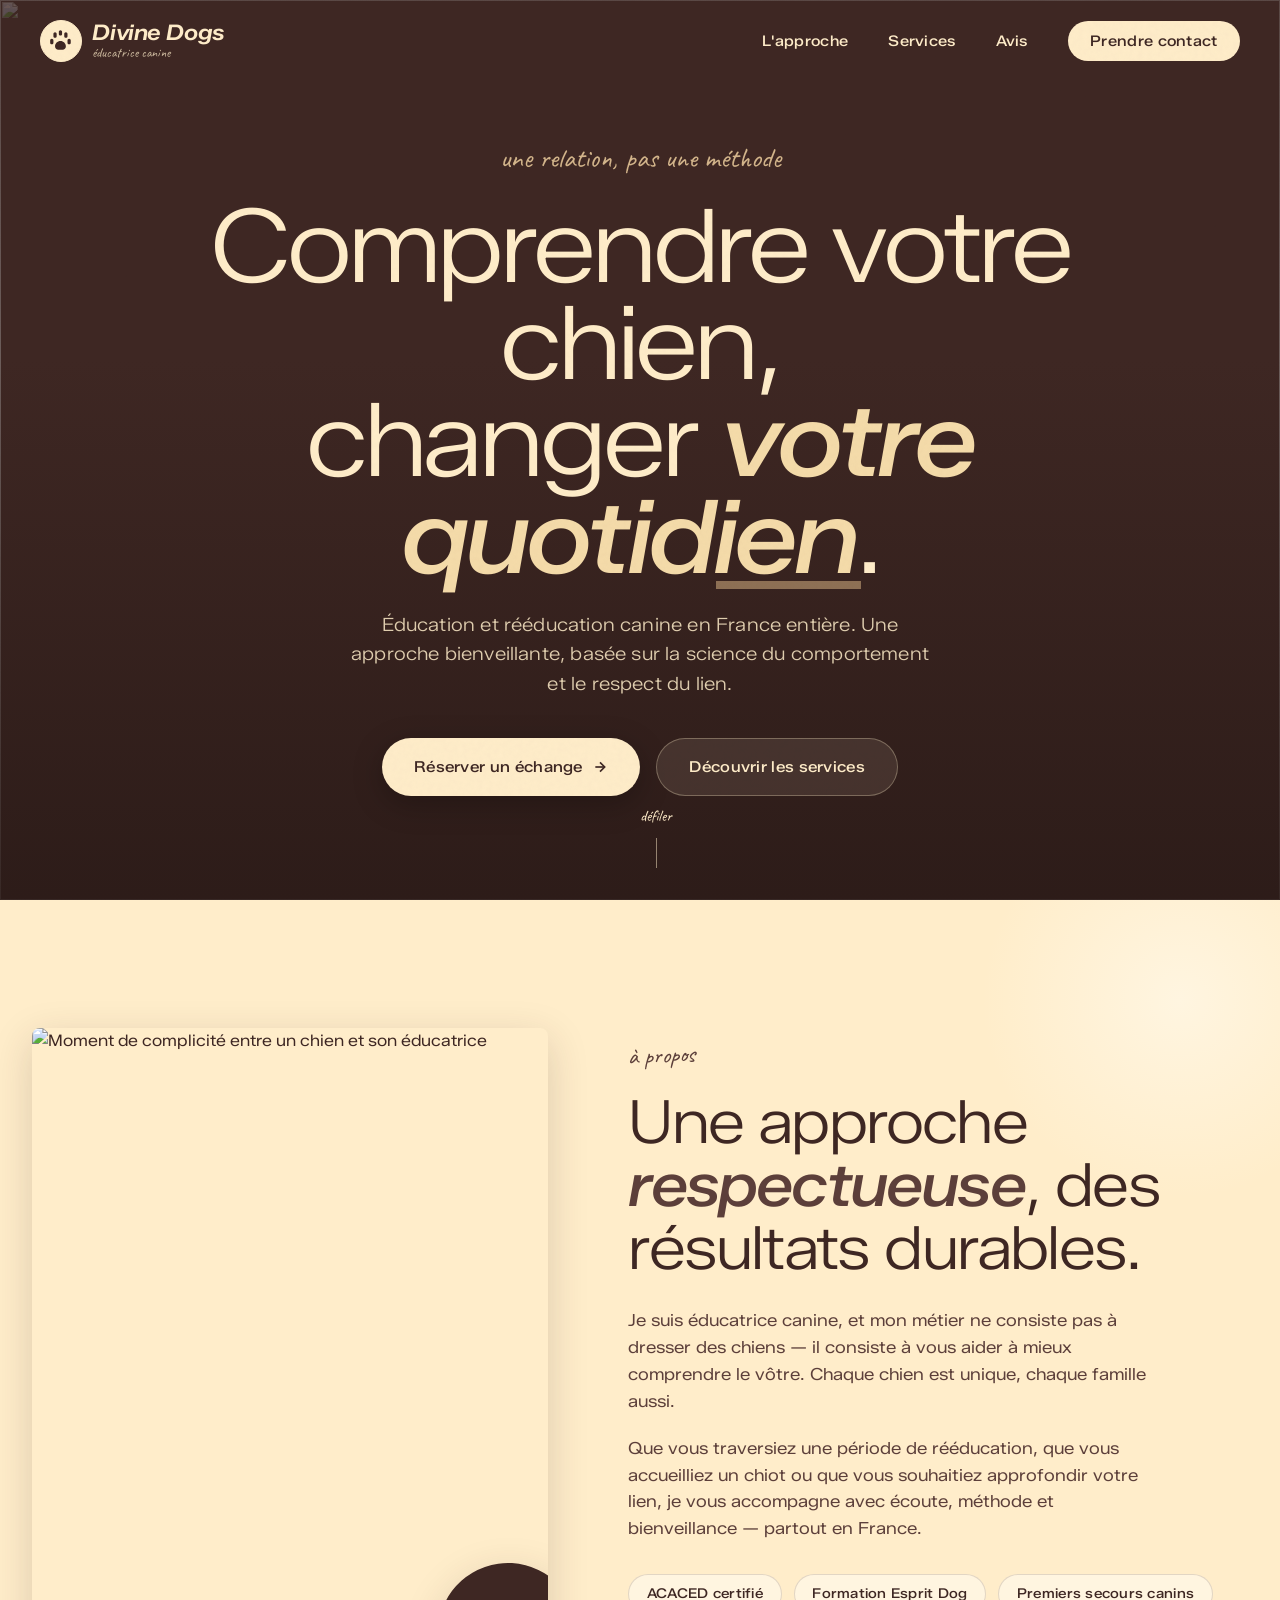
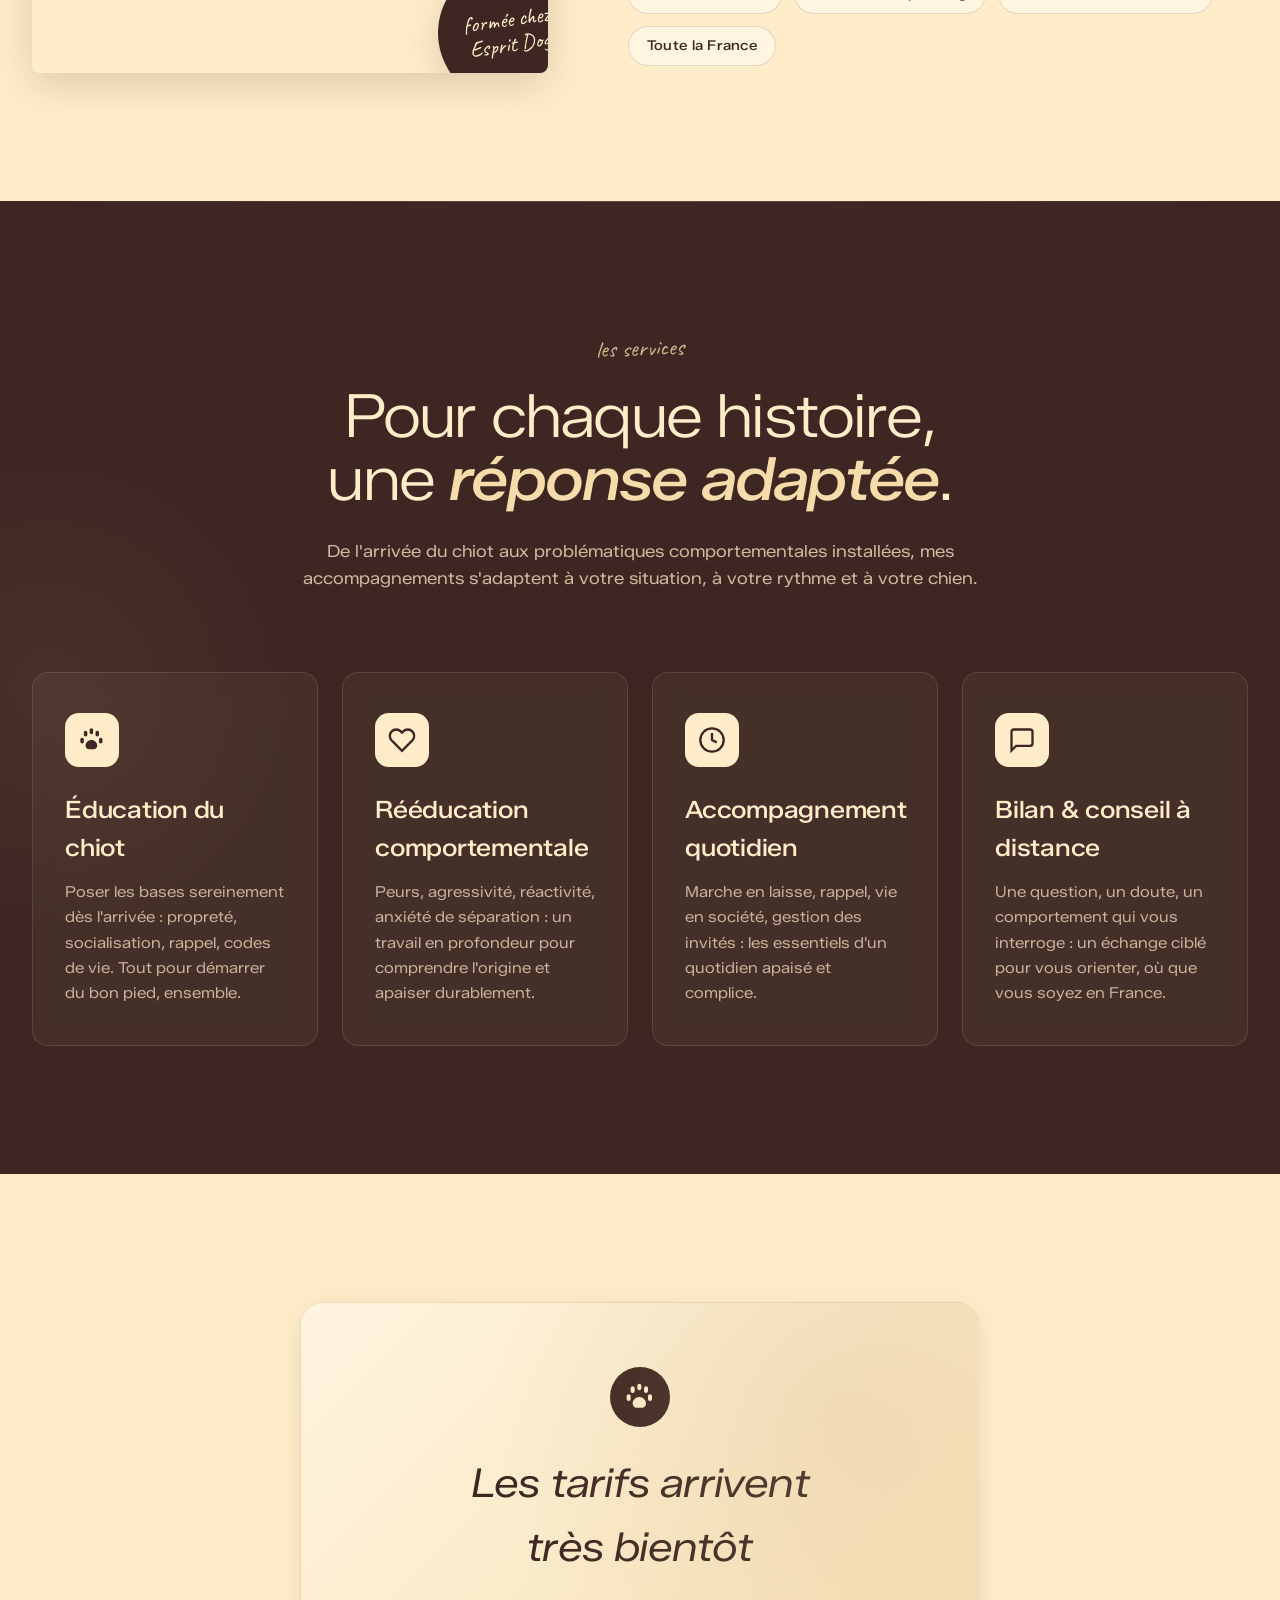
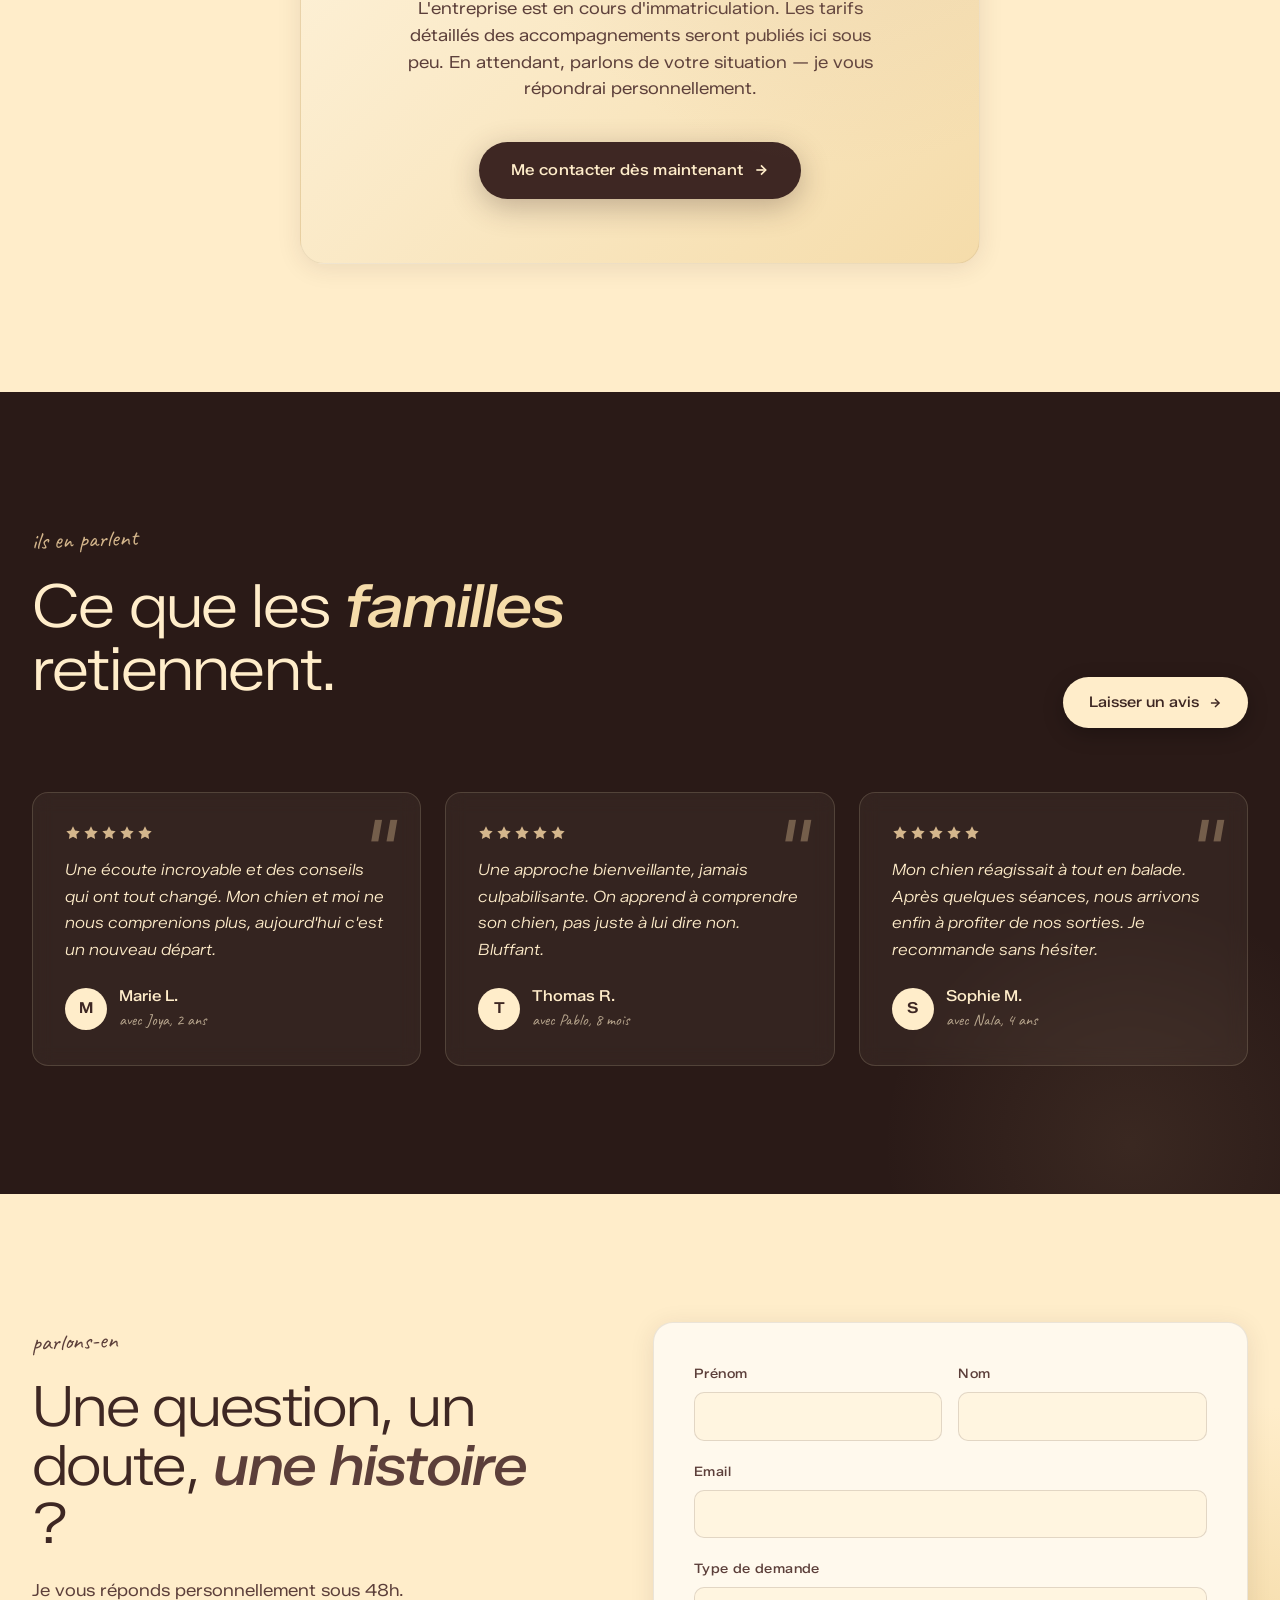
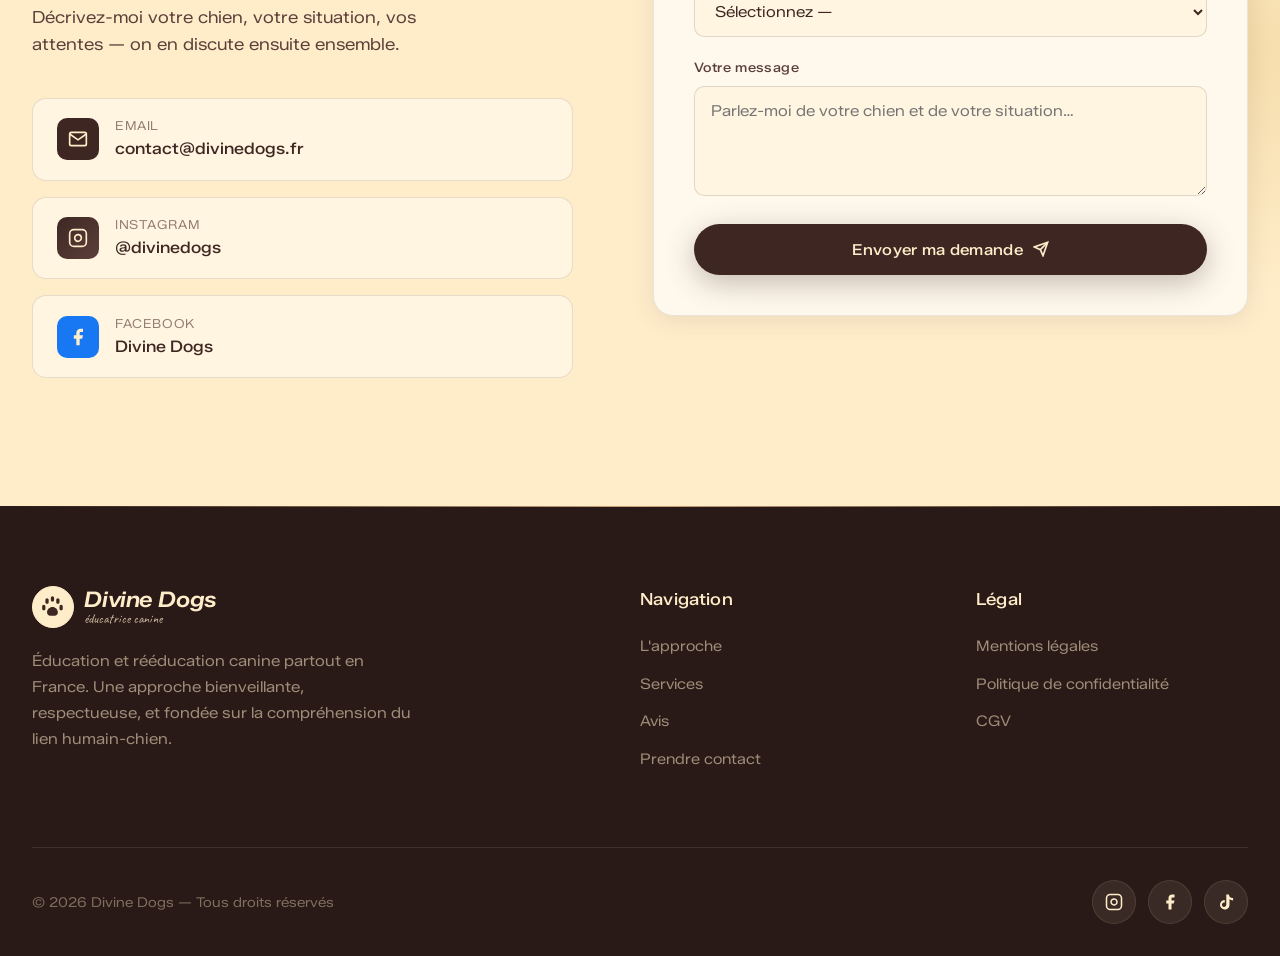
==== commit d58d7cdd: "Refonte V2 - Architecture dynamique + admin" ====
--- a/index.html
+++ b/index.html
@@ -3,372 +3,30 @@
 <head>
 <meta charset="UTF-8">
 <meta name="viewport" content="width=device-width, initial-scale=1.0">
-<title>Divine Dogs — Éducation & Rééducation canine</title>
-<meta name="description" content="Divine Dogs — Éducation et rééducation canine partout en France. Formée chez Esprit Dog, ACACED et premiers secours canins.">
+<title>Divine Dogs</title>
+<meta name="description" content="">
 
-<!-- Open Graph -->
-<meta property="og:title" content="Divine Dogs — Éducation & Rééducation canine">
-<meta property="og:description" content="Éducation et rééducation canine partout en France. Une approche bienveillante, basée sur la science du comportement.">
-<meta property="og:type" content="website">
-<meta property="og:url" content="https://divinedogs.fr">
-<meta property="og:locale" content="fr_FR">
+<link rel="icon" type="image/svg+xml" href="assets/icons/favicon.svg">
 
-<!-- Fonts -->
 <link rel="preconnect" href="https://fonts.googleapis.com">
 <link rel="preconnect" href="https://fonts.gstatic.com" crossorigin>
-<link href="https://fonts.googleapis.com/css2?family=Zalando+Sans+SemiExpanded:ital,wght@0,300;0,400;0,500;0,600;0,700;0,800;1,300;1,400;1,500;1,600&family=Caveat:wght@400;500;700&display=swap" rel="stylesheet">
+<link id="font-link" href="https://fonts.googleapis.com/css2?family=Zalando+Sans+SemiExpanded:ital,wght@0,300;0,400;0,500;0,600;0,700;0,800;1,300;1,400;1,500;1,600&family=Caveat:wght@400;500;700&display=swap" rel="stylesheet">
 
-<!-- Styles -->
 <link rel="stylesheet" href="assets/css/style.css">
-
-<!-- Favicon (à personnaliser quand vous aurez votre logo) -->
-<link rel="icon" type="image/svg+xml" href="assets/icons/favicon.svg">
 </head>
 <body>
 
-<!-- NAV -->
-<nav id="nav">
-  <a href="#" class="logo" aria-label="Retour en haut">
-    <div class="logo-mark">
-      <svg viewBox="0 0 24 24"><path d="M11.5 2c-.83 0-1.5.67-1.5 1.5v2c0 .83.67 1.5 1.5 1.5s1.5-.67 1.5-1.5v-2c0-.83-.67-1.5-1.5-1.5zm-5 2c-.83 0-1.5.67-1.5 1.5v2c0 .83.67 1.5 1.5 1.5s1.5-.67 1.5-1.5v-2c0-.83-.67-1.5-1.5-1.5zm10 0c-.83 0-1.5.67-1.5 1.5v2c0 .83.67 1.5 1.5 1.5s1.5-.67 1.5-1.5v-2c0-.83-.67-1.5-1.5-1.5zm-13 6c-.83 0-1.5.67-1.5 1.5v2c0 .83.67 1.5 1.5 1.5s1.5-.67 1.5-1.5v-2c0-.83-.67-1.5-1.5-1.5zm16 0c-.83 0-1.5.67-1.5 1.5v2c0 .83.67 1.5 1.5 1.5s1.5-.67 1.5-1.5v-2c0-.83-.67-1.5-1.5-1.5zm-8 2c-2.76 0-5 2.24-5 5 0 1.66 1.34 3 3 3h4c1.66 0 3-1.34 3-3 0-2.76-2.24-5-5-5z"/></svg>
-    </div>
-    <div class="logo-text">
-      <span class="name">Divine Dogs</span>
-      <span class="sub">éducatrice canine</span>
-    </div>
-  </a>
+<div id="loading" class="loading-state">
+  <div class="spinner"></div>
+  <p>Chargement du site…</p>
+</div>
 
-  <ul class="nav-links" id="navLinks">
-    <li><a href="#approche">L'approche</a></li>
-    <li><a href="#services">Services</a></li>
-    <li><a href="#avis">Avis</a></li>
-    <li><a href="#contact" class="nav-cta">Prendre contact</a></li>
-  </ul>
+<nav id="nav"></nav>
+<main id="main"></main>
+<footer id="footer"></footer>
 
-  <button class="menu-toggle" id="menuToggle" aria-label="Menu">
-    <svg width="28" height="28" viewBox="0 0 24 24" fill="none" stroke="currentColor" stroke-width="2"><line x1="3" y1="6" x2="21" y2="6"/><line x1="3" y1="12" x2="21" y2="12"/><line x1="3" y1="18" x2="21" y2="18"/></svg>
-  </button>
-</nav>
-
-<!-- HERO -->
-<section class="hero">
-  <div class="hero-bg">
-    <img src="https://images.unsplash.com/photo-1551717743-49959800b1f6?auto=format&fit=crop&w=2400&q=80" alt="Chien dans une lumière chaleureuse" loading="eager">
-  </div>
-  <div class="hero-overlay"></div>
-
-  <div class="hero-content">
-    <span class="hero-eyebrow">une relation, pas une méthode</span>
-    <h1>Comprendre votre chien,<br>changer <em>votre quotidien</em>.</h1>
-    <p class="hero-sub">Éducation et rééducation canine en France entière. Une approche bienveillante, basée sur la science du comportement et le respect du lien.</p>
-    <div class="hero-cta-group">
-      <a href="#contact" class="btn btn-primary">
-        Réserver un échange
-        <svg width="16" height="16" viewBox="0 0 24 24" fill="none" stroke="currentColor" stroke-width="2.5"><line x1="5" y1="12" x2="19" y2="12"/><polyline points="12 5 19 12 12 19"/></svg>
-      </a>
-      <a href="#services" class="btn btn-ghost">Découvrir les services</a>
-    </div>
-  </div>
-
-  <div class="scroll-indicator">défiler</div>
-</section>
-
-<!-- APPROACH — clair -->
-<section class="section approach" id="approche">
-  <div class="container">
-    <div class="approach-grid">
-      <div class="approach-image reveal">
-        <img src="https://images.unsplash.com/photo-1450778869180-41d0601e046e?auto=format&fit=crop&w=1200&q=80" alt="Moment de complicité entre un chien et son éducatrice">
-        <div class="approach-badge">formée chez<br>Esprit Dog</div>
-      </div>
-
-      <div class="approach-text reveal">
-        <span class="section-eyebrow">à propos</span>
-        <h2 class="section-title">Une approche <em>respectueuse</em>, des résultats durables.</h2>
-        <p>Je suis éducatrice canine, et mon métier ne consiste pas à dresser des chiens — il consiste à vous aider à mieux comprendre le vôtre. Chaque chien est unique, chaque famille aussi.</p>
-        <p>Que vous traversiez une période de rééducation, que vous accueilliez un chiot ou que vous souhaitiez approfondir votre lien, je vous accompagne avec écoute, méthode et bienveillance — partout en France.</p>
-        <div class="credentials">
-          <span class="credential">ACACED certifié</span>
-          <span class="credential">Formation Esprit Dog</span>
-          <span class="credential">Premiers secours canins</span>
-          <span class="credential">Toute la France</span>
-        </div>
-      </div>
-    </div>
-  </div>
-</section>
-
-<!-- SERVICES — sombre -->
-<section class="section services" id="services">
-  <div class="container">
-    <div class="services-header reveal">
-      <span class="section-eyebrow">les services</span>
-      <h2 class="section-title">Pour chaque histoire, une <em>réponse adaptée</em>.</h2>
-      <p class="services-intro">De l'arrivée du chiot aux problématiques comportementales installées, mes accompagnements s'adaptent à votre situation, à votre rythme et à votre chien.</p>
-    </div>
-
-    <div class="services-grid">
-      <div class="service-card reveal">
-        <div class="service-icon">
-          <svg viewBox="0 0 24 24" fill="currentColor"><path d="M12 2C8.13 2 5 5.13 5 9c0 5.25 7 13 7 13s7-7.75 7-13c0-3.87-3.13-7-7-7zm0 9.5a2.5 2.5 0 0 1 0-5 2.5 2.5 0 0 1 0 5z"/></svg>
-        </div>
-        <h3>Éducation du chiot</h3>
-        <p>Poser les bases sereinement dès l'arrivée : propreté, socialisation, rappel, codes de vie. Tout pour démarrer du bon pied, ensemble.</p>
-      </div>
-
-      <div class="service-card reveal">
-        <div class="service-icon">
-          <svg viewBox="0 0 24 24" fill="none" stroke="currentColor" stroke-width="2"><path d="M20.84 4.61a5.5 5.5 0 0 0-7.78 0L12 5.67l-1.06-1.06a5.5 5.5 0 0 0-7.78 7.78l1.06 1.06L12 21.23l7.78-7.78 1.06-1.06a5.5 5.5 0 0 0 0-7.78z"/></svg>
-        </div>
-        <h3>Rééducation comportementale</h3>
-        <p>Peurs, agressivité, réactivité, anxiété de séparation : un travail en profondeur pour comprendre l'origine et apaiser durablement.</p>
-      </div>
-
-      <div class="service-card reveal">
-        <div class="service-icon">
-          <svg viewBox="0 0 24 24" fill="none" stroke="currentColor" stroke-width="2"><circle cx="12" cy="12" r="10"/><polyline points="12 6 12 12 16 14"/></svg>
-        </div>
-        <h3>Accompagnement quotidien</h3>
-        <p>Marche en laisse, rappel, vie en société, gestion des invités : les essentiels d'un quotidien apaisé et complice.</p>
-      </div>
-
-      <div class="service-card reveal">
-        <div class="service-icon">
-          <svg viewBox="0 0 24 24" fill="none" stroke="currentColor" stroke-width="2"><path d="M21 15a2 2 0 0 1-2 2H7l-4 4V5a2 2 0 0 1 2-2h14a2 2 0 0 1 2 2z"/></svg>
-        </div>
-        <h3>Bilan & conseil à distance</h3>
-        <p>Une question, un doute, un comportement qui vous interroge : un échange ciblé pour vous orienter, où que vous soyez en France.</p>
-      </div>
-    </div>
-  </div>
-</section>
-
-<!-- PRICING — clair -->
-<section class="section pricing">
-  <div class="container">
-    <div class="pricing-card reveal">
-      <div class="pricing-paw">
-        <svg viewBox="0 0 24 24"><path d="M11.5 2c-.83 0-1.5.67-1.5 1.5v2c0 .83.67 1.5 1.5 1.5s1.5-.67 1.5-1.5v-2c0-.83-.67-1.5-1.5-1.5zm-5 2c-.83 0-1.5.67-1.5 1.5v2c0 .83.67 1.5 1.5 1.5s1.5-.67 1.5-1.5v-2c0-.83-.67-1.5-1.5-1.5zm10 0c-.83 0-1.5.67-1.5 1.5v2c0 .83.67 1.5 1.5 1.5s1.5-.67 1.5-1.5v-2c0-.83-.67-1.5-1.5-1.5zm-13 6c-.83 0-1.5.67-1.5 1.5v2c0 .83.67 1.5 1.5 1.5s1.5-.67 1.5-1.5v-2c0-.83-.67-1.5-1.5-1.5zm16 0c-.83 0-1.5.67-1.5 1.5v2c0 .83.67 1.5 1.5 1.5s1.5-.67 1.5-1.5v-2c0-.83-.67-1.5-1.5-1.5zm-8 2c-2.76 0-5 2.24-5 5 0 1.66 1.34 3 3 3h4c1.66 0 3-1.34 3-3 0-2.76-2.24-5-5-5z"/></svg>
-      </div>
-      <h2>Les tarifs arrivent <br>très bientôt</h2>
-      <p>L'entreprise est en cours d'immatriculation. Les tarifs détaillés des accompagnements seront publiés ici sous peu. En attendant, parlons de votre situation — je vous répondrai personnellement.</p>
-      <a href="#contact" class="btn btn-dark">
-        Me contacter dès maintenant
-        <svg width="16" height="16" viewBox="0 0 24 24" fill="none" stroke="currentColor" stroke-width="2.5"><line x1="5" y1="12" x2="19" y2="12"/><polyline points="12 5 19 12 12 19"/></svg>
-      </a>
-    </div>
-  </div>
-</section>
-
-<!-- TESTIMONIALS — sombre -->
-<section class="section testimonials" id="avis">
-  <div class="container">
-    <div class="testimonials-header reveal">
-      <div>
-        <span class="section-eyebrow">ils en parlent</span>
-        <h2 class="section-title">Ce que les <em>familles</em> retiennent.</h2>
-      </div>
-      <a href="#contact" class="testimonials-cta">
-        Laisser un avis
-        <svg width="14" height="14" viewBox="0 0 24 24" fill="none" stroke="currentColor" stroke-width="2.5"><line x1="5" y1="12" x2="19" y2="12"/><polyline points="12 5 19 12 12 19"/></svg>
-      </a>
-    </div>
-
-    <div class="testimonials-grid">
-      <div class="testimonial reveal">
-        <div class="testimonial-quote">"</div>
-        <div class="testimonial-stars">
-          <svg width="16" height="16" viewBox="0 0 24 24" fill="currentColor"><polygon points="12 2 15.09 8.26 22 9.27 17 14.14 18.18 21.02 12 17.77 5.82 21.02 7 14.14 2 9.27 8.91 8.26 12 2"/></svg>
-          <svg width="16" height="16" viewBox="0 0 24 24" fill="currentColor"><polygon points="12 2 15.09 8.26 22 9.27 17 14.14 18.18 21.02 12 17.77 5.82 21.02 7 14.14 2 9.27 8.91 8.26 12 2"/></svg>
-          <svg width="16" height="16" viewBox="0 0 24 24" fill="currentColor"><polygon points="12 2 15.09 8.26 22 9.27 17 14.14 18.18 21.02 12 17.77 5.82 21.02 7 14.14 2 9.27 8.91 8.26 12 2"/></svg>
-          <svg width="16" height="16" viewBox="0 0 24 24" fill="currentColor"><polygon points="12 2 15.09 8.26 22 9.27 17 14.14 18.18 21.02 12 17.77 5.82 21.02 7 14.14 2 9.27 8.91 8.26 12 2"/></svg>
-          <svg width="16" height="16" viewBox="0 0 24 24" fill="currentColor"><polygon points="12 2 15.09 8.26 22 9.27 17 14.14 18.18 21.02 12 17.77 5.82 21.02 7 14.14 2 9.27 8.91 8.26 12 2"/></svg>
-        </div>
-        <p class="testimonial-text">Une écoute incroyable et des conseils qui ont tout changé. Mon chien et moi ne nous comprenions plus, aujourd'hui c'est un nouveau départ.</p>
-        <div class="testimonial-author">
-          <div class="testimonial-avatar">M</div>
-          <div>
-            <div class="testimonial-name">Marie L.</div>
-            <div class="testimonial-dog">avec Joya, 2 ans</div>
-          </div>
-        </div>
-      </div>
-
-      <div class="testimonial reveal">
-        <div class="testimonial-quote">"</div>
-        <div class="testimonial-stars">
-          <svg width="16" height="16" viewBox="0 0 24 24" fill="currentColor"><polygon points="12 2 15.09 8.26 22 9.27 17 14.14 18.18 21.02 12 17.77 5.82 21.02 7 14.14 2 9.27 8.91 8.26 12 2"/></svg>
-          <svg width="16" height="16" viewBox="0 0 24 24" fill="currentColor"><polygon points="12 2 15.09 8.26 22 9.27 17 14.14 18.18 21.02 12 17.77 5.82 21.02 7 14.14 2 9.27 8.91 8.26 12 2"/></svg>
-          <svg width="16" height="16" viewBox="0 0 24 24" fill="currentColor"><polygon points="12 2 15.09 8.26 22 9.27 17 14.14 18.18 21.02 12 17.77 5.82 21.02 7 14.14 2 9.27 8.91 8.26 12 2"/></svg>
-          <svg width="16" height="16" viewBox="0 0 24 24" fill="currentColor"><polygon points="12 2 15.09 8.26 22 9.27 17 14.14 18.18 21.02 12 17.77 5.82 21.02 7 14.14 2 9.27 8.91 8.26 12 2"/></svg>
-          <svg width="16" height="16" viewBox="0 0 24 24" fill="currentColor"><polygon points="12 2 15.09 8.26 22 9.27 17 14.14 18.18 21.02 12 17.77 5.82 21.02 7 14.14 2 9.27 8.91 8.26 12 2"/></svg>
-        </div>
-        <p class="testimonial-text">Une approche bienveillante, jamais culpabilisante. On apprend à comprendre son chien, pas juste à lui dire non. Bluffant.</p>
-        <div class="testimonial-author">
-          <div class="testimonial-avatar">T</div>
-          <div>
-            <div class="testimonial-name">Thomas R.</div>
-            <div class="testimonial-dog">avec Pablo, 8 mois</div>
-          </div>
-        </div>
-      </div>
-
-      <div class="testimonial reveal">
-        <div class="testimonial-quote">"</div>
-        <div class="testimonial-stars">
-          <svg width="16" height="16" viewBox="0 0 24 24" fill="currentColor"><polygon points="12 2 15.09 8.26 22 9.27 17 14.14 18.18 21.02 12 17.77 5.82 21.02 7 14.14 2 9.27 8.91 8.26 12 2"/></svg>
-          <svg width="16" height="16" viewBox="0 0 24 24" fill="currentColor"><polygon points="12 2 15.09 8.26 22 9.27 17 14.14 18.18 21.02 12 17.77 5.82 21.02 7 14.14 2 9.27 8.91 8.26 12 2"/></svg>
-          <svg width="16" height="16" viewBox="0 0 24 24" fill="currentColor"><polygon points="12 2 15.09 8.26 22 9.27 17 14.14 18.18 21.02 12 17.77 5.82 21.02 7 14.14 2 9.27 8.91 8.26 12 2"/></svg>
-          <svg width="16" height="16" viewBox="0 0 24 24" fill="currentColor"><polygon points="12 2 15.09 8.26 22 9.27 17 14.14 18.18 21.02 12 17.77 5.82 21.02 7 14.14 2 9.27 8.91 8.26 12 2"/></svg>
-          <svg width="16" height="16" viewBox="0 0 24 24" fill="currentColor"><polygon points="12 2 15.09 8.26 22 9.27 17 14.14 18.18 21.02 12 17.77 5.82 21.02 7 14.14 2 9.27 8.91 8.26 12 2"/></svg>
-        </div>
-        <p class="testimonial-text">Mon chien réagissait à tout en balade. Après quelques séances, nous arrivons enfin à profiter de nos sorties. Je recommande sans hésiter.</p>
-        <div class="testimonial-author">
-          <div class="testimonial-avatar">S</div>
-          <div>
-            <div class="testimonial-name">Sophie M.</div>
-            <div class="testimonial-dog">avec Nala, 4 ans</div>
-          </div>
-        </div>
-      </div>
-    </div>
-  </div>
-</section>
-
-<!-- CONTACT — clair -->
-<section class="section contact" id="contact">
-  <div class="container">
-    <div class="contact-grid">
-      <div class="contact-info reveal">
-        <span class="section-eyebrow">parlons-en</span>
-        <h2>Une question, un doute, <em>une histoire</em> ?</h2>
-        <p>Je vous réponds personnellement sous 48h. Décrivez-moi votre chien, votre situation, vos attentes — on en discute ensuite ensemble.</p>
-
-        <div class="contact-methods">
-          <a href="mailto:contact@divinedogs.fr" class="contact-method">
-            <div class="contact-method-icon">
-              <svg viewBox="0 0 24 24" fill="none" stroke="currentColor" stroke-width="2"><path d="M4 4h16c1.1 0 2 .9 2 2v12c0 1.1-.9 2-2 2H4c-1.1 0-2-.9-2-2V6c0-1.1.9-2 2-2z"/><polyline points="22,6 12,13 2,6"/></svg>
-            </div>
-            <div class="contact-method-text">
-              <span class="contact-method-label">Email</span>
-              <span class="contact-method-value">contact@divinedogs.fr</span>
-            </div>
-          </a>
-
-          <a href="https://instagram.com" target="_blank" rel="noopener" class="contact-method">
-            <div class="contact-method-icon insta">
-              <svg viewBox="0 0 24 24" fill="none" stroke="currentColor" stroke-width="2"><rect x="2" y="2" width="20" height="20" rx="5" ry="5"/><path d="M16 11.37A4 4 0 1 1 12.63 8 4 4 0 0 1 16 11.37z"/><line x1="17.5" y1="6.5" x2="17.51" y2="6.5"/></svg>
-            </div>
-            <div class="contact-method-text">
-              <span class="contact-method-label">Instagram</span>
-              <span class="contact-method-value">@divinedogs</span>
-            </div>
-          </a>
-
-          <a href="https://facebook.com" target="_blank" rel="noopener" class="contact-method">
-            <div class="contact-method-icon fb">
-              <svg viewBox="0 0 24 24" fill="currentColor"><path d="M18 2h-3a5 5 0 0 0-5 5v3H7v4h3v8h4v-8h3l1-4h-4V7a1 1 0 0 1 1-1h3z"/></svg>
-            </div>
-            <div class="contact-method-text">
-              <span class="contact-method-label">Facebook</span>
-              <span class="contact-method-value">Divine Dogs</span>
-            </div>
-          </a>
-        </div>
-      </div>
-
-      <form class="contact-form reveal">
-        <div class="form-double">
-          <div class="form-row">
-            <label for="firstname">Prénom</label>
-            <input type="text" id="firstname" required>
-          </div>
-          <div class="form-row">
-            <label for="lastname">Nom</label>
-            <input type="text" id="lastname" required>
-          </div>
-        </div>
-        <div class="form-row">
-          <label for="email">Email</label>
-          <input type="email" id="email" required>
-        </div>
-        <div class="form-row">
-          <label for="subject">Type de demande</label>
-          <select id="subject" required>
-            <option value="">Sélectionnez —</option>
-            <option>Éducation du chiot</option>
-            <option>Rééducation comportementale</option>
-            <option>Accompagnement quotidien</option>
-            <option>Bilan & conseil à distance</option>
-            <option>Autre / je ne sais pas encore</option>
-          </select>
-        </div>
-        <div class="form-row">
-          <label for="message">Votre message</label>
-          <textarea id="message" placeholder="Parlez-moi de votre chien et de votre situation…" required></textarea>
-        </div>
-        <button type="submit" class="btn btn-dark">
-          Envoyer ma demande
-          <svg width="16" height="16" viewBox="0 0 24 24" fill="none" stroke="currentColor" stroke-width="2.5"><line x1="22" y1="2" x2="11" y2="13"/><polygon points="22 2 15 22 11 13 2 9 22 2"/></svg>
-        </button>
-      </form>
-    </div>
-  </div>
-</section>
-
-<!-- FOOTER -->
-<footer>
-  <div class="footer-grid">
-    <div class="footer-brand">
-      <a href="#" class="logo">
-        <div class="logo-mark">
-          <svg viewBox="0 0 24 24"><path d="M11.5 2c-.83 0-1.5.67-1.5 1.5v2c0 .83.67 1.5 1.5 1.5s1.5-.67 1.5-1.5v-2c0-.83-.67-1.5-1.5-1.5zm-5 2c-.83 0-1.5.67-1.5 1.5v2c0 .83.67 1.5 1.5 1.5s1.5-.67 1.5-1.5v-2c0-.83-.67-1.5-1.5-1.5zm10 0c-.83 0-1.5.67-1.5 1.5v2c0 .83.67 1.5 1.5 1.5s1.5-.67 1.5-1.5v-2c0-.83-.67-1.5-1.5-1.5zm-13 6c-.83 0-1.5.67-1.5 1.5v2c0 .83.67 1.5 1.5 1.5s1.5-.67 1.5-1.5v-2c0-.83-.67-1.5-1.5-1.5zm16 0c-.83 0-1.5.67-1.5 1.5v2c0 .83.67 1.5 1.5 1.5s1.5-.67 1.5-1.5v-2c0-.83-.67-1.5-1.5-1.5zm-8 2c-2.76 0-5 2.24-5 5 0 1.66 1.34 3 3 3h4c1.66 0 3-1.34 3-3 0-2.76-2.24-5-5-5z"/></svg>
-        </div>
-        <div class="logo-text">
-          <span class="name">Divine Dogs</span>
-          <span class="sub">éducatrice canine</span>
-        </div>
-      </a>
-      <p>Éducation et rééducation canine partout en France. Une approche bienveillante, respectueuse, et fondée sur la compréhension du lien humain-chien.</p>
-    </div>
-
-    <div class="footer-col">
-      <h4>Navigation</h4>
-      <ul>
-        <li><a href="#approche">L'approche</a></li>
-        <li><a href="#services">Services</a></li>
-        <li><a href="#avis">Avis</a></li>
-        <li><a href="#contact">Contact</a></li>
-      </ul>
-    </div>
-
-    <div class="footer-col">
-      <h4>Légal</h4>
-      <ul>
-        <li><a href="pages/mentions-legales.html">Mentions légales</a></li>
-        <li><a href="pages/confidentialite.html">Politique de confidentialité</a></li>
-        <li><a href="pages/cgv.html">CGV</a></li>
-      </ul>
-    </div>
-  </div>
-
-  <div class="footer-bottom">
-    <div class="footer-copyright">© 2026 Divine Dogs — Tous droits réservés</div>
-    <div class="social-icons">
-      <a href="https://instagram.com" target="_blank" rel="noopener" class="social-icon" aria-label="Instagram">
-        <svg viewBox="0 0 24 24" fill="none" stroke="currentColor" stroke-width="2"><rect x="2" y="2" width="20" height="20" rx="5" ry="5"/><path d="M16 11.37A4 4 0 1 1 12.63 8 4 4 0 0 1 16 11.37z"/><line x1="17.5" y1="6.5" x2="17.51" y2="6.5"/></svg>
-      </a>
-      <a href="https://facebook.com" target="_blank" rel="noopener" class="social-icon" aria-label="Facebook">
-        <svg viewBox="0 0 24 24" fill="currentColor"><path d="M18 2h-3a5 5 0 0 0-5 5v3H7v4h3v8h4v-8h3l1-4h-4V7a1 1 0 0 1 1-1h3z"/></svg>
-      </a>
-      <a href="https://tiktok.com" target="_blank" rel="noopener" class="social-icon" aria-label="TikTok">
-        <svg viewBox="0 0 24 24" fill="currentColor"><path d="M19.59 6.69a4.83 4.83 0 0 1-3.77-4.25V2h-3.45v13.67a2.89 2.89 0 0 1-5.2 1.74 2.89 2.89 0 0 1 2.31-4.64 2.93 2.93 0 0 1 .88.13V9.4a6.84 6.84 0 0 0-1-.05A6.33 6.33 0 0 0 5.8 20.1a6.34 6.34 0 0 0 10.86-4.43V8.45a8.16 8.16 0 0 0 4.77 1.52v-3.4a4.85 4.85 0 0 1-1.84-.38z"/></svg>
-      </a>
-    </div>
-  </div>
-</footer>
-
-<!-- Script -->
+<script src="assets/js/icons.js" defer></script>
+<script src="assets/js/render.js" defer></script>
 <script src="assets/js/main.js" defer></script>
 
 </body>
--- a/assets/css/style.css
+++ b/assets/css/style.css
@@ -1,27 +1,29 @@
 /* ==========================================================================
    Divine Dogs — Feuille de style principale
-   Palette : Espresso (#3E2723) + Butter (#FFEDCA)
+   Les couleurs et polices sont injectées dynamiquement par main.js
+   depuis data/data.json
    ========================================================================== */
 
-:root{
-  --espresso:#3E2723;
-  --espresso-deep:#2A1A17;
-  --espresso-soft:#5C3F3A;
-  --butter:#FFEDCA;
-  --butter-deep:#F5DCAA;
-  --butter-soft:#FFF5E0;
-  --cream:#FFF9ED;
-  --accent:#C9A57B;
-  --accent-warm:#D4B68C;
-  --ink:#3E2723;
-  --ink-soft:#5C3F3A;
-
-  --font-display:'Zalando Sans SemiExpanded',-apple-system,sans-serif;
-  --font-body:'Zalando Sans SemiExpanded',-apple-system,sans-serif;
-  --font-hand:'Caveat',cursive;
-
-  --shadow-soft:0 4px 24px rgba(62,39,35,.1);
-  --shadow-deep:0 12px 40px rgba(62,39,35,.18);
+:root {
+  /* Valeurs par défaut, écrasées par JS au chargement */
+  --espresso: #3E2723;
+  --espresso-deep: #2A1A17;
+  --espresso-soft: #5C3F3A;
+  --butter: #FFEDCA;
+  --butter-deep: #F5DCAA;
+  --butter-soft: #FFF5E0;
+  --cream: #FFF9ED;
+  --accent: #C9A57B;
+  --accent-warm: #D4B68C;
+  --ink: #3E2723;
+  --ink-soft: #5C3F3A;
+
+  --font-display: 'Zalando Sans SemiExpanded', -apple-system, sans-serif;
+  --font-body: 'Zalando Sans SemiExpanded', -apple-system, sans-serif;
+  --font-hand: 'Caveat', cursive;
+
+  --shadow-soft: 0 4px 24px rgba(62,39,35,.1);
+  --shadow-deep: 0 12px 40px rgba(62,39,35,.18);
 }
 
 *{margin:0;padding:0;box-sizing:border-box}
@@ -35,8 +37,7 @@
   font-weight:400;
 }
 
-/* ============ GRAIN OVERLAY ============ */
-body::before{
+body.grain::before{
   content:'';
   position:fixed;
   inset:0;
@@ -47,933 +48,174 @@
   mix-blend-mode:multiply;
 }
 
-/* ============ NAVIGATION ============ */
-nav{
-  position:fixed;
-  top:0;left:0;right:0;
-  z-index:100;
-  padding:1.25rem 2.5rem;
-  display:flex;
-  align-items:center;
-  justify-content:space-between;
-  transition:all .4s ease;
-  background:transparent;
-}
-nav.scrolled{
-  background:rgba(255,237,202,.92);
-  backdrop-filter:blur(20px);
-  -webkit-backdrop-filter:blur(20px);
-  padding:.85rem 2.5rem;
-  box-shadow:0 1px 0 rgba(62,39,35,.08);
-}
-
-.logo{
-  display:flex;
-  align-items:center;
-  gap:.65rem;
-  text-decoration:none;
-  color:var(--butter);
-  transition:color .4s ease;
-  cursor:pointer;
-}
+/* NAVIGATION */
+nav{position:fixed;top:0;left:0;right:0;z-index:100;padding:1.25rem 2.5rem;display:flex;align-items:center;justify-content:space-between;transition:all .4s ease;background:transparent}
+nav.scrolled{background:rgba(255,237,202,.92);backdrop-filter:blur(20px);-webkit-backdrop-filter:blur(20px);padding:.85rem 2.5rem;box-shadow:0 1px 0 rgba(62,39,35,.08)}
+.logo{display:flex;align-items:center;gap:.65rem;text-decoration:none;color:var(--butter);transition:color .4s ease;cursor:pointer}
 nav.scrolled .logo{color:var(--espresso)}
-
-.logo-mark{
-  width:42px;height:42px;
-  border-radius:50%;
-  background:var(--butter);
-  display:flex;
-  align-items:center;
-  justify-content:center;
-  transition:transform .5s cubic-bezier(.4,0,.2,1);
-  border:1.5px solid var(--butter);
-}
-nav.scrolled .logo-mark{
-  background:var(--espresso);
-  border-color:var(--espresso);
-}
+.logo-mark{width:42px;height:42px;border-radius:50%;background:var(--butter);display:flex;align-items:center;justify-content:center;transition:transform .5s cubic-bezier(.4,0,.2,1);border:1.5px solid var(--butter)}
+nav.scrolled .logo-mark{background:var(--espresso);border-color:var(--espresso)}
 .logo:hover .logo-mark{transform:rotate(-15deg) scale(1.05)}
-
 .logo-mark svg{width:26px;height:26px;fill:var(--espresso);transition:fill .4s ease}
 nav.scrolled .logo-mark svg{fill:var(--butter)}
-
-.logo-text{
-  display:flex;
-  flex-direction:column;
-  line-height:1;
-}
-.logo-text .name{
-  font-family:var(--font-display);
-  font-weight:600;
-  font-size:1.35rem;
-  letter-spacing:-.02em;
-  font-style:italic;
-}
-.logo-text .sub{
-  font-family:var(--font-hand);
-  font-size:.85rem;
-  opacity:.75;
-  margin-top:2px;
-}
-
-.nav-links{
-  display:flex;
-  align-items:center;
-  gap:2.5rem;
-  list-style:none;
-}
-.nav-links a{
-  text-decoration:none;
-  color:var(--butter);
-  font-size:.92rem;
-  font-weight:500;
-  letter-spacing:.02em;
-  transition:color .3s ease;
-  position:relative;
-}
+.logo-text{display:flex;flex-direction:column;line-height:1}
+.logo-text .name{font-family:var(--font-display);font-weight:600;font-size:1.35rem;letter-spacing:-.02em;font-style:italic}
+.logo-text .sub{font-family:var(--font-hand);font-size:.85rem;opacity:.75;margin-top:2px}
+.nav-links{display:flex;align-items:center;gap:2.5rem;list-style:none}
+.nav-links a{text-decoration:none;color:var(--butter);font-size:.92rem;font-weight:500;letter-spacing:.02em;transition:color .3s ease;position:relative}
 nav.scrolled .nav-links a{color:var(--espresso)}
-
-.nav-links a::after{
-  content:'';
-  position:absolute;
-  bottom:-6px;left:0;
-  width:0;height:1.5px;
-  background:var(--accent);
-  transition:width .35s ease;
-}
+.nav-links a::after{content:'';position:absolute;bottom:-6px;left:0;width:0;height:1.5px;background:var(--accent);transition:width .35s ease}
 .nav-links a:hover::after{width:100%}
-
-.nav-cta{
-  background:var(--butter);
-  color:var(--espresso)!important;
-  padding:.7rem 1.4rem;
-  border-radius:100px;
-  transition:all .3s ease;
-}
-nav.scrolled .nav-cta{
-  background:var(--espresso);
-  color:var(--butter)!important;
-}
+.nav-cta{background:var(--butter);color:var(--espresso)!important;padding:.7rem 1.4rem;border-radius:100px;transition:all .3s ease}
+nav.scrolled .nav-cta{background:var(--espresso);color:var(--butter)!important}
 .nav-cta::after{display:none!important}
-.nav-cta:hover{
-  transform:translateY(-1px);
-  box-shadow:0 6px 20px rgba(62,39,35,.25);
-}
-
-.menu-toggle{
-  display:none;
-  background:none;border:none;
-  color:var(--butter);
-  cursor:pointer;
-  padding:.5rem;
-}
+.nav-cta:hover{transform:translateY(-1px);box-shadow:0 6px 20px rgba(62,39,35,.25)}
+.menu-toggle{display:none;background:none;border:none;color:var(--butter);cursor:pointer;padding:.5rem}
 nav.scrolled .menu-toggle{color:var(--espresso)}
 
-/* ============ HERO ============ */
-.hero{
-  position:relative;
-  min-height:100vh;
-  display:flex;
-  align-items:center;
-  justify-content:center;
-  overflow:hidden;
-  color:var(--butter);
-  background:var(--espresso);
-}
-.hero-bg{
-  position:absolute;
-  inset:0;
-  z-index:1;
-}
-.hero-bg img{
-  width:100%;height:100%;
-  object-fit:cover;
-  animation:slowZoom 20s ease-in-out infinite alternate;
-  opacity:.55;
-}
-@keyframes slowZoom{
-  from{transform:scale(1)}
-  to{transform:scale(1.08)}
-}
-.hero-overlay{
-  position:absolute;
-  inset:0;
-  z-index:2;
-  background:
-    linear-gradient(180deg,rgba(62,39,35,.6) 0%,rgba(62,39,35,.35) 40%,rgba(42,26,23,.85) 100%);
-}
-
-.hero-content{
-  position:relative;
-  z-index:3;
-  text-align:center;
-  padding:0 2rem;
-  max-width:1100px;
-  margin-top:2rem;
-}
-
-.hero-eyebrow{
-  font-family:var(--font-hand);
-  font-size:1.75rem;
-  color:var(--accent-warm);
-  margin-bottom:1rem;
-  opacity:0;
-  animation:fadeUp .9s ease .3s forwards;
-  display:inline-block;
-  transform:rotate(-2deg);
-}
-
-.hero h1{
-  font-family:var(--font-display);
-  font-weight:300;
-  font-size:clamp(3rem,8vw,7rem);
-  line-height:.95;
-  letter-spacing:-.04em;
-  margin-bottom:1.5rem;
-  opacity:0;
-  animation:fadeUp 1s ease .5s forwards;
-  color:var(--butter);
-}
-.hero h1 em{
-  font-style:italic;
-  font-weight:500;
-  color:var(--butter-deep);
-  position:relative;
-}
-.hero h1 em::after{
-  content:'';
-  position:absolute;
-  bottom:.1em;left:-.05em;right:-.05em;
-  height:.08em;
-  background:var(--accent);
-  opacity:.6;
-  transform:scaleX(0);
-  transform-origin:left;
-  animation:underline 1s ease 1.4s forwards;
-}
+/* HERO */
+.hero{position:relative;min-height:100vh;display:flex;align-items:center;justify-content:center;overflow:hidden;color:var(--butter);background:var(--espresso)}
+.hero-bg{position:absolute;inset:0;z-index:1}
+.hero-bg img{width:100%;height:100%;object-fit:cover;animation:slowZoom 20s ease-in-out infinite alternate;opacity:.55}
+@keyframes slowZoom{from{transform:scale(1)}to{transform:scale(1.08)}}
+.hero-overlay{position:absolute;inset:0;z-index:2;background:linear-gradient(180deg,rgba(62,39,35,.6) 0%,rgba(62,39,35,.35) 40%,rgba(42,26,23,.85) 100%)}
+.hero-content{position:relative;z-index:3;text-align:center;padding:0 2rem;max-width:1100px;margin-top:2rem}
+.hero-eyebrow{font-family:var(--font-hand);font-size:1.75rem;color:var(--accent-warm);margin-bottom:1rem;opacity:0;animation:fadeUp .9s ease .3s forwards;display:inline-block;transform:rotate(-2deg)}
+.hero h1{font-family:var(--font-display);font-weight:300;font-size:clamp(3rem,8vw,7rem);line-height:.95;letter-spacing:-.04em;margin-bottom:1.5rem;opacity:0;animation:fadeUp 1s ease .5s forwards;color:var(--butter)}
+.hero h1 em{font-style:italic;font-weight:500;color:var(--butter-deep);position:relative}
+.hero h1 em::after{content:'';position:absolute;bottom:.1em;left:-.05em;right:-.05em;height:.08em;background:var(--accent);opacity:.6;transform:scaleX(0);transform-origin:left;animation:underline 1s ease 1.4s forwards}
 @keyframes underline{to{transform:scaleX(1)}}
-
-.hero-sub{
-  font-size:1.15rem;
-  font-weight:300;
-  max-width:580px;
-  margin:0 auto 2.5rem;
-  opacity:0;
-  animation:fadeUp 1s ease .8s forwards;
-  letter-spacing:.01em;
-  color:rgba(255,237,202,.85);
-}
-
-.hero-cta-group{
-  display:flex;
-  gap:1rem;
-  justify-content:center;
-  flex-wrap:wrap;
-  opacity:0;
-  animation:fadeUp 1s ease 1s forwards;
-}
-
-.btn{
-  display:inline-flex;
-  align-items:center;
-  gap:.6rem;
-  padding:1rem 2rem;
-  border-radius:100px;
-  font-size:.95rem;
-  font-weight:500;
-  text-decoration:none;
-  letter-spacing:.02em;
-  transition:all .35s cubic-bezier(.4,0,.2,1);
-  cursor:pointer;
-  border:none;
-  font-family:var(--font-body);
-}
-.btn-primary{
-  background:var(--butter);
-  color:var(--espresso);
-  box-shadow:0 8px 30px rgba(0,0,0,.25);
-}
-.btn-primary:hover{
-  background:var(--butter-deep);
-  transform:translateY(-2px);
-  box-shadow:0 12px 36px rgba(0,0,0,.3);
-}
-.btn-ghost{
-  background:rgba(255,237,202,.1);
-  color:var(--butter);
-  backdrop-filter:blur(10px);
-  border:1px solid rgba(255,237,202,.3);
-}
-.btn-ghost:hover{
-  background:rgba(255,237,202,.2);
-  transform:translateY(-2px);
-}
-
-.btn-dark{
-  background:var(--espresso);
-  color:var(--butter);
-  box-shadow:0 8px 30px rgba(62,39,35,.3);
-}
-.btn-dark:hover{
-  background:var(--espresso-deep);
-  transform:translateY(-2px);
-  box-shadow:0 12px 36px rgba(62,39,35,.4);
-}
-
-.scroll-indicator{
-  position:absolute;
-  bottom:2rem;
-  left:50%;
-  transform:translateX(-50%);
-  z-index:3;
-  font-family:var(--font-hand);
-  font-size:1rem;
-  color:var(--butter);
-  opacity:.7;
-  display:flex;
-  flex-direction:column;
-  align-items:center;
-  gap:.5rem;
-  animation:fadeUp 1s ease 1.5s forwards,bounce 2s ease infinite 2.5s;
-  opacity:0;
-}
-.scroll-indicator::after{
-  content:'';
-  width:1px;height:30px;
-  background:var(--butter);
-  opacity:.5;
-}
-@keyframes bounce{
-  0%,100%{transform:translateX(-50%) translateY(0)}
-  50%{transform:translateX(-50%) translateY(8px)}
-}
-@keyframes fadeUp{
-  from{opacity:0;transform:translateY(30px)}
-  to{opacity:1;transform:translateY(0)}
-}
-
-/* ============ SECTIONS ============ */
+.hero-sub{font-size:1.15rem;font-weight:300;max-width:580px;margin:0 auto 2.5rem;opacity:0;animation:fadeUp 1s ease .8s forwards;letter-spacing:.01em;color:rgba(255,237,202,.85)}
+.hero-cta-group{display:flex;gap:1rem;justify-content:center;flex-wrap:wrap;opacity:0;animation:fadeUp 1s ease 1s forwards}
+
+.btn{display:inline-flex;align-items:center;gap:.6rem;padding:1rem 2rem;border-radius:100px;font-size:.95rem;font-weight:500;text-decoration:none;letter-spacing:.02em;transition:all .35s cubic-bezier(.4,0,.2,1);cursor:pointer;border:none;font-family:var(--font-body)}
+.btn-primary{background:var(--butter);color:var(--espresso);box-shadow:0 8px 30px rgba(0,0,0,.25)}
+.btn-primary:hover{background:var(--butter-deep);transform:translateY(-2px);box-shadow:0 12px 36px rgba(0,0,0,.3)}
+.btn-ghost{background:rgba(255,237,202,.1);color:var(--butter);backdrop-filter:blur(10px);border:1px solid rgba(255,237,202,.3)}
+.btn-ghost:hover{background:rgba(255,237,202,.2);transform:translateY(-2px)}
+.btn-dark{background:var(--espresso);color:var(--butter);box-shadow:0 8px 30px rgba(62,39,35,.3)}
+.btn-dark:hover{background:var(--espresso-deep);transform:translateY(-2px);box-shadow:0 12px 36px rgba(62,39,35,.4)}
+
+.scroll-indicator{position:absolute;bottom:2rem;left:50%;transform:translateX(-50%);z-index:3;font-family:var(--font-hand);font-size:1rem;color:var(--butter);opacity:.7;display:flex;flex-direction:column;align-items:center;gap:.5rem;animation:fadeUp 1s ease 1.5s forwards,bounce 2s ease infinite 2.5s;opacity:0}
+.scroll-indicator::after{content:'';width:1px;height:30px;background:var(--butter);opacity:.5}
+@keyframes bounce{0%,100%{transform:translateX(-50%) translateY(0)}50%{transform:translateX(-50%) translateY(8px)}}
+@keyframes fadeUp{from{opacity:0;transform:translateY(30px)}to{opacity:1;transform:translateY(0)}}
+
 .section{padding:8rem 2rem;position:relative}
 .container{max-width:1280px;margin:0 auto}
 
-/* APPROACH — Butter (clair) */
-.approach{
-  background:var(--butter);
-  position:relative;
-  overflow:hidden;
-}
-.approach::before{
-  content:'';
-  position:absolute;
-  top:-100px;right:-100px;
-  width:400px;height:400px;
-  background:radial-gradient(circle,var(--butter-soft) 0%,transparent 70%);
-  z-index:0;
-}
-
-.approach-grid{
-  display:grid;
-  grid-template-columns:1fr 1.2fr;
-  gap:5rem;
-  align-items:center;
-  position:relative;
-  z-index:1;
-}
-
-.approach-image{
-  position:relative;
-  aspect-ratio:4/5;
-  border-radius:8px;
-  overflow:hidden;
-  box-shadow:var(--shadow-deep);
-}
+.approach{background:var(--butter);position:relative;overflow:hidden}
+.approach::before{content:'';position:absolute;top:-100px;right:-100px;width:400px;height:400px;background:radial-gradient(circle,var(--butter-soft) 0%,transparent 70%);z-index:0}
+.approach-grid{display:grid;grid-template-columns:1fr 1.2fr;gap:5rem;align-items:center;position:relative;z-index:1}
+.approach-image{position:relative;aspect-ratio:4/5;border-radius:8px;overflow:hidden;box-shadow:var(--shadow-deep)}
 .approach-image img{width:100%;height:100%;object-fit:cover}
-
-.approach-badge{
-  position:absolute;
-  bottom:-30px;right:-30px;
-  width:140px;height:140px;
-  background:var(--espresso);
-  color:var(--butter);
-  border-radius:50%;
-  display:flex;
-  align-items:center;
-  justify-content:center;
-  text-align:center;
-  font-family:var(--font-hand);
-  font-size:1.4rem;
-  line-height:1.1;
-  transform:rotate(-8deg);
-  z-index:2;
-  box-shadow:var(--shadow-deep);
-}
-
-.section-eyebrow{
-  font-family:var(--font-hand);
-  font-size:1.5rem;
-  color:var(--espresso-soft);
-  margin-bottom:1rem;
-  display:inline-block;
-  transform:rotate(-2deg);
-}
-
-.section-title{
-  font-family:var(--font-display);
-  font-weight:300;
-  font-size:clamp(2.25rem,5vw,3.75rem);
-  line-height:1.05;
-  letter-spacing:-.03em;
-  margin-bottom:1.75rem;
-  color:var(--espresso);
-}
-.section-title em{
-  font-style:italic;
-  color:var(--espresso-soft);
-  font-weight:500;
-}
-
-.approach-text p{
-  font-size:1.05rem;
-  color:var(--ink-soft);
-  margin-bottom:1.25rem;
-  max-width:520px;
-}
-
-.credentials{
-  display:flex;
-  flex-wrap:wrap;
-  gap:.75rem;
-  margin-top:2rem;
-}
-.credential{
-  padding:.5rem 1.1rem;
-  background:var(--butter-soft);
-  border:1px solid rgba(62,39,35,.15);
-  border-radius:100px;
-  font-size:.85rem;
-  font-weight:500;
-  color:var(--espresso);
-  letter-spacing:.02em;
-}
-
-/* SERVICES — Espresso (sombre) */
-.services{
-  background:var(--espresso);
-  color:var(--butter);
-  position:relative;
-  overflow:hidden;
-}
-.services::before{
-  content:'';
-  position:absolute;
-  top:0;left:0;right:0;
-  height:1px;
-  background:linear-gradient(90deg,transparent,rgba(255,237,202,.2),transparent);
-}
-.services::after{
-  content:'';
-  position:absolute;
-  top:50%;left:-200px;
-  width:500px;height:500px;
-  background:radial-gradient(circle,rgba(201,165,123,.08) 0%,transparent 70%);
-  transform:translateY(-50%);
-}
-
-.services-header{
-  text-align:center;
-  margin-bottom:5rem;
-  max-width:700px;
-  margin-left:auto;
-  margin-right:auto;
-  position:relative;
-  z-index:1;
-}
+.approach-badge{position:absolute;bottom:-30px;right:-30px;width:140px;height:140px;background:var(--espresso);color:var(--butter);border-radius:50%;display:flex;align-items:center;justify-content:center;text-align:center;font-family:var(--font-hand);font-size:1.4rem;line-height:1.1;transform:rotate(-8deg);z-index:2;box-shadow:var(--shadow-deep);white-space:pre-line;padding:1rem}
+
+.section-eyebrow{font-family:var(--font-hand);font-size:1.5rem;color:var(--espresso-soft);margin-bottom:1rem;display:inline-block;transform:rotate(-2deg)}
+.section-title{font-family:var(--font-display);font-weight:300;font-size:clamp(2.25rem,5vw,3.75rem);line-height:1.05;letter-spacing:-.03em;margin-bottom:1.75rem;color:var(--espresso)}
+.section-title em{font-style:italic;color:var(--espresso-soft);font-weight:500}
+
+.approach-text p{font-size:1.05rem;color:var(--ink-soft);margin-bottom:1.25rem;max-width:520px}
+.credentials{display:flex;flex-wrap:wrap;gap:.75rem;margin-top:2rem}
+.credential{padding:.5rem 1.1rem;background:var(--butter-soft);border:1px solid rgba(62,39,35,.15);border-radius:100px;font-size:.85rem;font-weight:500;color:var(--espresso);letter-spacing:.02em}
+
+.services{background:var(--espresso);color:var(--butter);position:relative;overflow:hidden}
+.services::before{content:'';position:absolute;top:0;left:0;right:0;height:1px;background:linear-gradient(90deg,transparent,rgba(255,237,202,.2),transparent)}
+.services::after{content:'';position:absolute;top:50%;left:-200px;width:500px;height:500px;background:radial-gradient(circle,rgba(201,165,123,.08) 0%,transparent 70%);transform:translateY(-50%)}
+.services-header{text-align:center;margin-bottom:5rem;max-width:700px;margin-left:auto;margin-right:auto;position:relative;z-index:1}
 .services .section-eyebrow{color:var(--accent-warm)}
 .services .section-title{color:var(--butter)}
 .services .section-title em{color:var(--butter-deep)}
-
-.services-intro{
-  color:rgba(255,237,202,.75);
-  font-size:1.05rem;
-}
-
-.services-grid{
-  display:grid;
-  grid-template-columns:repeat(auto-fit,minmax(280px,1fr));
-  gap:1.5rem;
-  position:relative;
-  z-index:1;
-}
-
-.service-card{
-  background:rgba(255,237,202,.04);
-  backdrop-filter:blur(10px);
-  border:1px solid rgba(255,237,202,.12);
-  border-radius:16px;
-  padding:2.5rem 2rem;
-  transition:all .4s cubic-bezier(.4,0,.2,1);
-  position:relative;
-  overflow:hidden;
-}
-.service-card::before{
-  content:'';
-  position:absolute;
-  top:0;left:0;right:0;
-  height:3px;
-  background:var(--accent);
-  transform:scaleX(0);
-  transform-origin:left;
-  transition:transform .5s ease;
-}
-.service-card:hover{
-  background:rgba(255,237,202,.08);
-  transform:translateY(-4px);
-  border-color:rgba(255,237,202,.2);
-}
+.services-intro{color:rgba(255,237,202,.75);font-size:1.05rem}
+.services-grid{display:grid;grid-template-columns:repeat(auto-fit,minmax(280px,1fr));gap:1.5rem;position:relative;z-index:1}
+.service-card{background:rgba(255,237,202,.04);backdrop-filter:blur(10px);border:1px solid rgba(255,237,202,.12);border-radius:16px;padding:2.5rem 2rem;transition:all .4s cubic-bezier(.4,0,.2,1);position:relative;overflow:hidden}
+.service-card::before{content:'';position:absolute;top:0;left:0;right:0;height:3px;background:var(--accent);transform:scaleX(0);transform-origin:left;transition:transform .5s ease}
+.service-card:hover{background:rgba(255,237,202,.08);transform:translateY(-4px);border-color:rgba(255,237,202,.2)}
 .service-card:hover::before{transform:scaleX(1)}
-
-.service-icon{
-  width:54px;height:54px;
-  background:var(--butter);
-  color:var(--espresso);
-  border-radius:14px;
-  display:flex;
-  align-items:center;
-  justify-content:center;
-  margin-bottom:1.5rem;
-}
+.service-icon{width:54px;height:54px;background:var(--butter);color:var(--espresso);border-radius:14px;display:flex;align-items:center;justify-content:center;margin-bottom:1.5rem}
 .service-icon svg{width:28px;height:28px}
-
-.service-card h3{
-  font-family:var(--font-display);
-  font-weight:500;
-  font-size:1.5rem;
-  margin-bottom:.75rem;
-  letter-spacing:-.01em;
-  color:var(--butter);
-}
-.service-card p{
-  color:rgba(255,237,202,.7);
-  font-size:.95rem;
-  line-height:1.65;
-}
-
-/* PRICING — Butter (clair) */
-.pricing{
-  background:var(--butter);
-  text-align:center;
-}
-.pricing-card{
-  max-width:680px;
-  margin:0 auto;
-  padding:4rem 3rem;
-  background:linear-gradient(135deg,var(--butter-soft) 0%,var(--butter-deep) 100%);
-  border-radius:24px;
-  position:relative;
-  overflow:hidden;
-  box-shadow:var(--shadow-soft);
-  border:1px solid rgba(62,39,35,.08);
-}
-.pricing-card::before{
-  content:'';
-  position:absolute;
-  inset:0;
-  background:radial-gradient(circle at 80% 20%,rgba(201,165,123,.2),transparent 50%);
-  pointer-events:none;
-}
-
-.pricing-paw{
-  width:60px;height:60px;
-  margin:0 auto 1.5rem;
-  background:var(--espresso);
-  color:var(--butter);
-  border-radius:50%;
-  display:flex;
-  align-items:center;
-  justify-content:center;
-}
+.service-card h3{font-family:var(--font-display);font-weight:500;font-size:1.5rem;margin-bottom:.75rem;letter-spacing:-.01em;color:var(--butter)}
+.service-card p{color:rgba(255,237,202,.7);font-size:.95rem;line-height:1.65}
+
+.pricing{background:var(--butter);text-align:center}
+.pricing-card{max-width:680px;margin:0 auto;padding:4rem 3rem;background:linear-gradient(135deg,var(--butter-soft) 0%,var(--butter-deep) 100%);border-radius:24px;position:relative;overflow:hidden;box-shadow:var(--shadow-soft);border:1px solid rgba(62,39,35,.08)}
+.pricing-card::before{content:'';position:absolute;inset:0;background:radial-gradient(circle at 80% 20%,rgba(201,165,123,.2),transparent 50%);pointer-events:none}
+.pricing-paw{width:60px;height:60px;margin:0 auto 1.5rem;background:var(--espresso);color:var(--butter);border-radius:50%;display:flex;align-items:center;justify-content:center}
 .pricing-paw svg{width:32px;height:32px;fill:currentColor}
-
-.pricing h2{
-  font-family:var(--font-display);
-  font-weight:400;
-  font-size:2.5rem;
-  font-style:italic;
-  color:var(--espresso);
-  margin-bottom:1rem;
-  letter-spacing:-.02em;
-}
-.pricing p{
-  color:var(--ink-soft);
-  font-size:1.05rem;
-  max-width:480px;
-  margin:0 auto 2rem;
-}
+.pricing h2{font-family:var(--font-display);font-weight:400;font-size:2.5rem;font-style:italic;color:var(--espresso);margin-bottom:1rem;letter-spacing:-.02em}
+.pricing p{color:var(--ink-soft);font-size:1.05rem;max-width:480px;margin:0 auto 2rem}
 .pricing .btn-dark{margin-top:.5rem}
 
-/* TESTIMONIALS — Espresso (sombre) */
-.testimonials{
-  background:var(--espresso-deep);
-  color:var(--butter);
-  position:relative;
-  overflow:hidden;
-}
-.testimonials::before{
-  content:'';
-  position:absolute;
-  bottom:-200px;right:-100px;
-  width:500px;height:500px;
-  background:radial-gradient(circle,rgba(201,165,123,.1) 0%,transparent 70%);
-}
-
-.testimonials-header{
-  display:flex;
-  justify-content:space-between;
-  align-items:flex-end;
-  margin-bottom:4rem;
-  flex-wrap:wrap;
-  gap:2rem;
-  position:relative;
-  z-index:1;
-}
+.testimonials{background:var(--espresso-deep);color:var(--butter);position:relative;overflow:hidden}
+.testimonials::before{content:'';position:absolute;bottom:-200px;right:-100px;width:500px;height:500px;background:radial-gradient(circle,rgba(201,165,123,.1) 0%,transparent 70%)}
+.testimonials-header{display:flex;justify-content:space-between;align-items:flex-end;margin-bottom:4rem;flex-wrap:wrap;gap:2rem;position:relative;z-index:1}
 .testimonials .section-eyebrow{color:var(--accent-warm)}
 .testimonials .section-title{color:var(--butter);max-width:600px}
 .testimonials .section-title em{color:var(--butter-deep)}
-
-.testimonials-cta{
-  display:inline-flex;
-  align-items:center;
-  gap:.6rem;
-  padding:.85rem 1.6rem;
-  background:var(--butter);
-  color:var(--espresso);
-  border-radius:100px;
-  text-decoration:none;
-  font-weight:500;
-  font-size:.92rem;
-  transition:all .3s ease;
-  box-shadow:0 6px 20px rgba(0,0,0,.25);
-}
-.testimonials-cta:hover{
-  transform:translateY(-2px);
-  box-shadow:0 10px 28px rgba(0,0,0,.35);
-  background:var(--butter-deep);
-}
-
-.testimonials-grid{
-  display:grid;
-  grid-template-columns:repeat(auto-fit,minmax(300px,1fr));
-  gap:1.5rem;
-  position:relative;
-  z-index:1;
-}
-
-.testimonial{
-  background:rgba(255,237,202,.05);
-  backdrop-filter:blur(10px);
-  border:1px solid rgba(255,237,202,.15);
-  border-radius:16px;
-  padding:2rem;
-  position:relative;
-}
-.testimonial-quote{
-  position:absolute;
-  top:1rem;right:1.5rem;
-  font-family:var(--font-display);
-  font-size:5rem;
-  line-height:1;
-  color:var(--accent-warm);
-  opacity:.4;
-  font-style:italic;
-}
-.testimonial-stars{
-  display:flex;
-  gap:2px;
-  margin-bottom:1rem;
-  color:var(--accent-warm);
-}
-.testimonial-text{
-  font-size:.98rem;
-  line-height:1.7;
-  margin-bottom:1.25rem;
-  color:var(--butter);
-  font-style:italic;
-  font-family:var(--font-display);
-  font-weight:300;
-}
-.testimonial-author{
-  display:flex;
-  align-items:center;
-  gap:.75rem;
-}
-.testimonial-avatar{
-  width:42px;height:42px;
-  border-radius:50%;
-  background:var(--butter);
-  color:var(--espresso);
-  display:flex;
-  align-items:center;
-  justify-content:center;
-  font-weight:600;
-  font-size:.95rem;
-}
-.testimonial-name{
-  font-weight:500;
-  font-size:.95rem;
-  color:var(--butter);
-}
-.testimonial-dog{
-  font-family:var(--font-hand);
-  font-size:1rem;
-  color:rgba(255,237,202,.65);
-}
-
-/* CONTACT — Butter (clair) */
-.contact{
-  background:var(--butter);
-  position:relative;
-  overflow:hidden;
-}
-.contact::before{
-  content:'';
-  position:absolute;
-  top:50%;right:-200px;
-  width:500px;height:500px;
-  background:radial-gradient(circle,var(--butter-deep) 0%,transparent 70%);
-  transform:translateY(-50%);
-}
-
-.contact-grid{
-  display:grid;
-  grid-template-columns:1fr 1.1fr;
-  gap:5rem;
-  align-items:start;
-  position:relative;
-  z-index:1;
-}
-
-.contact-info h2{
-  font-family:var(--font-display);
-  font-weight:300;
-  font-size:clamp(2.25rem,5vw,3.5rem);
-  line-height:1.05;
-  letter-spacing:-.03em;
-  margin-bottom:1.5rem;
-  color:var(--espresso);
-}
-.contact-info h2 em{
-  font-style:italic;
-  color:var(--espresso-soft);
-  font-weight:500;
-}
-.contact-info p{
-  color:var(--ink-soft);
-  font-size:1.05rem;
-  margin-bottom:2.5rem;
-  max-width:440px;
-}
-
-.contact-methods{
-  display:flex;
-  flex-direction:column;
-  gap:1rem;
-}
-.contact-method{
-  display:flex;
-  align-items:center;
-  gap:1rem;
-  padding:1.1rem 1.5rem;
-  background:var(--butter-soft);
-  border:1px solid rgba(62,39,35,.12);
-  border-radius:14px;
-  text-decoration:none;
-  color:var(--ink);
-  transition:all .3s ease;
-}
-.contact-method:hover{
-  border-color:var(--espresso);
-  transform:translateX(4px);
-  box-shadow:var(--shadow-soft);
-  background:var(--cream);
-}
-.contact-method-icon{
-  width:42px;height:42px;
-  border-radius:10px;
-  background:var(--espresso);
-  color:var(--butter);
-  display:flex;
-  align-items:center;
-  justify-content:center;
-  flex-shrink:0;
-}
+.testimonials-cta{display:inline-flex;align-items:center;gap:.6rem;padding:.85rem 1.6rem;background:var(--butter);color:var(--espresso);border-radius:100px;text-decoration:none;font-weight:500;font-size:.92rem;transition:all .3s ease;box-shadow:0 6px 20px rgba(0,0,0,.25)}
+.testimonials-cta:hover{transform:translateY(-2px);box-shadow:0 10px 28px rgba(0,0,0,.35);background:var(--butter-deep)}
+.testimonials-grid{display:grid;grid-template-columns:repeat(auto-fit,minmax(300px,1fr));gap:1.5rem;position:relative;z-index:1}
+.testimonial{background:rgba(255,237,202,.05);backdrop-filter:blur(10px);border:1px solid rgba(255,237,202,.15);border-radius:16px;padding:2rem;position:relative}
+.testimonial-quote{position:absolute;top:1rem;right:1.5rem;font-family:var(--font-display);font-size:5rem;line-height:1;color:var(--accent-warm);opacity:.4;font-style:italic}
+.testimonial-stars{display:flex;gap:2px;margin-bottom:1rem;color:var(--accent-warm)}
+.testimonial-text{font-size:.98rem;line-height:1.7;margin-bottom:1.25rem;color:var(--butter);font-style:italic;font-family:var(--font-display);font-weight:300}
+.testimonial-author{display:flex;align-items:center;gap:.75rem}
+.testimonial-avatar{width:42px;height:42px;border-radius:50%;background:var(--butter);color:var(--espresso);display:flex;align-items:center;justify-content:center;font-weight:600;font-size:.95rem}
+.testimonial-name{font-weight:500;font-size:.95rem;color:var(--butter)}
+.testimonial-dog{font-family:var(--font-hand);font-size:1rem;color:rgba(255,237,202,.65)}
+
+.contact{background:var(--butter);position:relative;overflow:hidden}
+.contact::before{content:'';position:absolute;top:50%;right:-200px;width:500px;height:500px;background:radial-gradient(circle,var(--butter-deep) 0%,transparent 70%);transform:translateY(-50%)}
+.contact-grid{display:grid;grid-template-columns:1fr 1.1fr;gap:5rem;align-items:start;position:relative;z-index:1}
+.contact-info h2{font-family:var(--font-display);font-weight:300;font-size:clamp(2.25rem,5vw,3.5rem);line-height:1.05;letter-spacing:-.03em;margin-bottom:1.5rem;color:var(--espresso)}
+.contact-info h2 em{font-style:italic;color:var(--espresso-soft);font-weight:500}
+.contact-info p{color:var(--ink-soft);font-size:1.05rem;margin-bottom:2.5rem;max-width:440px}
+.contact-methods{display:flex;flex-direction:column;gap:1rem}
+.contact-method{display:flex;align-items:center;gap:1rem;padding:1.1rem 1.5rem;background:var(--butter-soft);border:1px solid rgba(62,39,35,.12);border-radius:14px;text-decoration:none;color:var(--ink);transition:all .3s ease}
+.contact-method:hover{border-color:var(--espresso);transform:translateX(4px);box-shadow:var(--shadow-soft);background:var(--cream)}
+.contact-method-icon{width:42px;height:42px;border-radius:10px;background:var(--espresso);color:var(--butter);display:flex;align-items:center;justify-content:center;flex-shrink:0}
 .contact-method-icon.insta{background:linear-gradient(135deg,#3E2723,#5C3F3A)}
 .contact-method-icon.fb{background:#1877F2}
 .contact-method-icon svg{width:20px;height:20px}
 .contact-method-text{display:flex;flex-direction:column}
-.contact-method-label{
-  font-size:.78rem;
-  color:var(--ink-soft);
-  opacity:.65;
-  letter-spacing:.05em;
-  text-transform:uppercase;
-}
-.contact-method-value{
-  font-weight:500;
-  font-size:1rem;
-}
-
-.contact-form{
-  background:var(--cream);
-  border-radius:20px;
-  padding:2.5rem;
-  box-shadow:var(--shadow-soft);
-  border:1px solid rgba(62,39,35,.1);
-}
+.contact-method-label{font-size:.78rem;color:var(--ink-soft);opacity:.65;letter-spacing:.05em;text-transform:uppercase}
+.contact-method-value{font-weight:500;font-size:1rem}
+.contact-form{background:var(--cream);border-radius:20px;padding:2.5rem;box-shadow:var(--shadow-soft);border:1px solid rgba(62,39,35,.1)}
 .form-row{margin-bottom:1.25rem}
-.form-row label{
-  display:block;
-  font-size:.82rem;
-  font-weight:500;
-  color:var(--ink-soft);
-  margin-bottom:.5rem;
-  letter-spacing:.03em;
-}
-.form-row input,.form-row textarea,.form-row select{
-  width:100%;
-  padding:.85rem 1rem;
-  background:var(--butter-soft);
-  border:1px solid rgba(62,39,35,.15);
-  border-radius:10px;
-  font-family:var(--font-body);
-  font-size:.95rem;
-  color:var(--ink);
-  transition:all .25s ease;
-}
-.form-row input:focus,.form-row textarea:focus,.form-row select:focus{
-  outline:none;
-  border-color:var(--espresso);
-  background:var(--cream);
-}
+.form-row label{display:block;font-size:.82rem;font-weight:500;color:var(--ink-soft);margin-bottom:.5rem;letter-spacing:.03em}
+.form-row input,.form-row textarea,.form-row select{width:100%;padding:.85rem 1rem;background:var(--butter-soft);border:1px solid rgba(62,39,35,.15);border-radius:10px;font-family:var(--font-body);font-size:.95rem;color:var(--ink);transition:all .25s ease}
+.form-row input:focus,.form-row textarea:focus,.form-row select:focus{outline:none;border-color:var(--espresso);background:var(--cream)}
 .form-row textarea{resize:vertical;min-height:110px;font-family:var(--font-body)}
 .form-double{display:grid;grid-template-columns:1fr 1fr;gap:1rem}
 .contact-form .btn{width:100%;justify-content:center}
 
-/* ============ FOOTER ============ */
-footer{
-  background:var(--espresso-deep);
-  color:var(--butter);
-  padding:5rem 2rem 2rem;
-  position:relative;
-}
-footer::before{
-  content:'';
-  position:absolute;
-  top:0;left:0;right:0;
-  height:1px;
-  background:linear-gradient(90deg,transparent,var(--accent),transparent);
-}
-.footer-grid{
-  max-width:1280px;
-  margin:0 auto;
-  display:grid;
-  grid-template-columns:2fr 1fr 1fr;
-  gap:4rem;
-  margin-bottom:4rem;
-}
+footer{background:var(--espresso-deep);color:var(--butter);padding:5rem 2rem 2rem;position:relative}
+footer::before{content:'';position:absolute;top:0;left:0;right:0;height:1px;background:linear-gradient(90deg,transparent,var(--accent),transparent)}
+.footer-grid{max-width:1280px;margin:0 auto;display:grid;grid-template-columns:2fr 1fr 1fr;gap:4rem;margin-bottom:4rem}
 .footer-brand .logo{margin-bottom:1.25rem;color:var(--butter)}
 .footer-brand .logo-mark{background:var(--butter);border-color:var(--butter)}
 .footer-brand .logo-mark svg{fill:var(--espresso)}
 .footer-brand .logo-text .name{color:var(--butter)}
-.footer-brand p{
-  color:rgba(255,237,202,.55);
-  font-size:.95rem;
-  max-width:380px;
-  line-height:1.7;
-}
-.footer-col h4{
-  font-family:var(--font-display);
-  font-weight:500;
-  font-size:1.05rem;
-  margin-bottom:1.25rem;
-  color:var(--butter);
-  letter-spacing:.01em;
-}
+.footer-brand p{color:rgba(255,237,202,.55);font-size:.95rem;max-width:380px;line-height:1.7}
+.footer-col h4{font-family:var(--font-display);font-weight:500;font-size:1.05rem;margin-bottom:1.25rem;color:var(--butter);letter-spacing:.01em}
 .footer-col ul{list-style:none}
 .footer-col li{margin-bottom:.75rem}
-.footer-col a{
-  color:rgba(255,237,202,.55);
-  text-decoration:none;
-  font-size:.92rem;
-  transition:color .25s ease;
-}
+.footer-col a{color:rgba(255,237,202,.55);text-decoration:none;font-size:.92rem;transition:color .25s ease}
 .footer-col a:hover{color:var(--accent-warm)}
-
-.footer-bottom{
-  max-width:1280px;
-  margin:0 auto;
-  padding-top:2rem;
-  border-top:1px solid rgba(255,237,202,.1);
-  display:flex;
-  justify-content:space-between;
-  align-items:center;
-  flex-wrap:wrap;
-  gap:1.5rem;
-}
-.footer-copyright{
-  color:rgba(255,237,202,.4);
-  font-size:.85rem;
-}
-
-.social-icons{
-  display:flex;
-  gap:.75rem;
-}
-.social-icon{
-  width:44px;height:44px;
-  border-radius:50%;
-  background:rgba(255,237,202,.08);
-  display:flex;
-  align-items:center;
-  justify-content:center;
-  color:var(--butter);
-  text-decoration:none;
-  transition:all .35s cubic-bezier(.4,0,.2,1);
-  border:1px solid rgba(255,237,202,.1);
-}
+.footer-bottom{max-width:1280px;margin:0 auto;padding-top:2rem;border-top:1px solid rgba(255,237,202,.1);display:flex;justify-content:space-between;align-items:center;flex-wrap:wrap;gap:1.5rem}
+.footer-copyright{color:rgba(255,237,202,.4);font-size:.85rem}
+.social-icons{display:flex;gap:.75rem}
+.social-icon{width:44px;height:44px;border-radius:50%;background:rgba(255,237,202,.08);display:flex;align-items:center;justify-content:center;color:var(--butter);text-decoration:none;transition:all .35s cubic-bezier(.4,0,.2,1);border:1px solid rgba(255,237,202,.1)}
 .social-icon svg{width:18px;height:18px}
-.social-icon:hover{
-  transform:translateY(-3px) rotate(-5deg);
-  background:var(--butter);
-  color:var(--espresso);
-  border-color:var(--butter);
-}
-
-/* ============ ANIMATIONS REVEAL ============ */
-.reveal{
-  opacity:0;
-  transform:translateY(40px);
-  transition:opacity .9s ease,transform .9s cubic-bezier(.4,0,.2,1);
-}
-.reveal.visible{
-  opacity:1;
-  transform:translateY(0);
-}
-
-/* ============ RESPONSIVE ============ */
+.social-icon:hover{transform:translateY(-3px) rotate(-5deg);background:var(--butter);color:var(--espresso);border-color:var(--butter)}
+
+.reveal{opacity:0;transform:translateY(40px);transition:opacity .9s ease,transform .9s cubic-bezier(.4,0,.2,1)}
+.reveal.visible{opacity:1;transform:translateY(0)}
+
 @media (max-width:900px){
   nav{padding:1rem 1.25rem}
   nav.scrolled{padding:.75rem 1.25rem}
-  .nav-links{
-    display:none;
-    position:fixed;
-    top:0;left:0;right:0;bottom:0;
-    background:var(--butter);
-    flex-direction:column;
-    justify-content:center;
-    align-items:center;
-    gap:2rem;
-    padding:2rem;
-  }
+  .nav-links{display:none;position:fixed;top:0;left:0;right:0;bottom:0;background:var(--butter);flex-direction:column;justify-content:center;align-items:center;gap:2rem;padding:2rem}
   .nav-links.open{display:flex}
   .nav-links a{color:var(--espresso)!important;font-size:1.3rem;font-family:var(--font-display);font-style:italic}
   .menu-toggle{display:block}
@@ -994,3 +236,10 @@
   .logo-text .name{font-size:1.1rem}
   .logo-text .sub{display:none}
 }
+
+/* État de chargement */
+.loading-state{position:fixed;inset:0;background:var(--butter);z-index:9999;display:flex;align-items:center;justify-content:center;flex-direction:column;gap:1rem;transition:opacity .5s ease}
+.loading-state.hidden{opacity:0;pointer-events:none}
+.loading-state .spinner{width:48px;height:48px;border:3px solid var(--butter-deep);border-top-color:var(--espresso);border-radius:50%;animation:spin 1s linear infinite}
+@keyframes spin{to{transform:rotate(360deg)}}
+.loading-state p{font-family:var(--font-hand);font-size:1.25rem;color:var(--espresso-soft)}
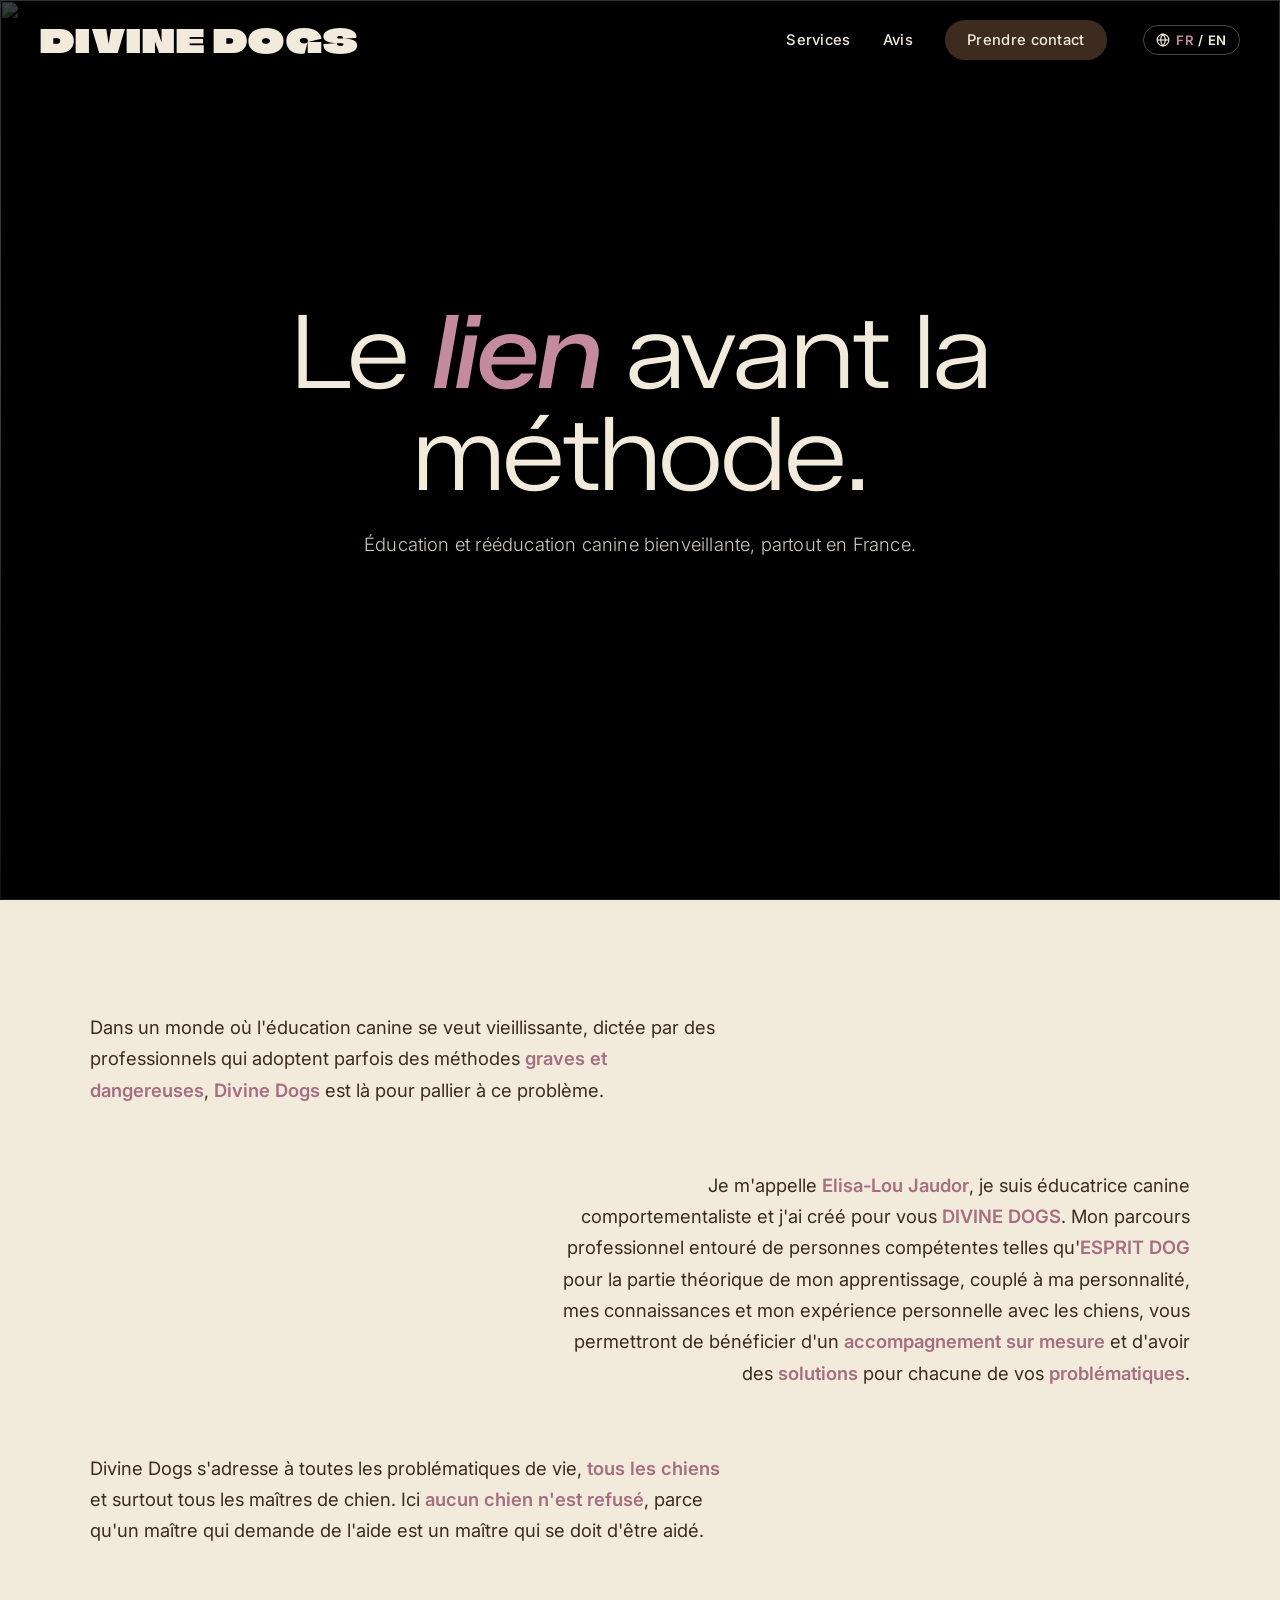
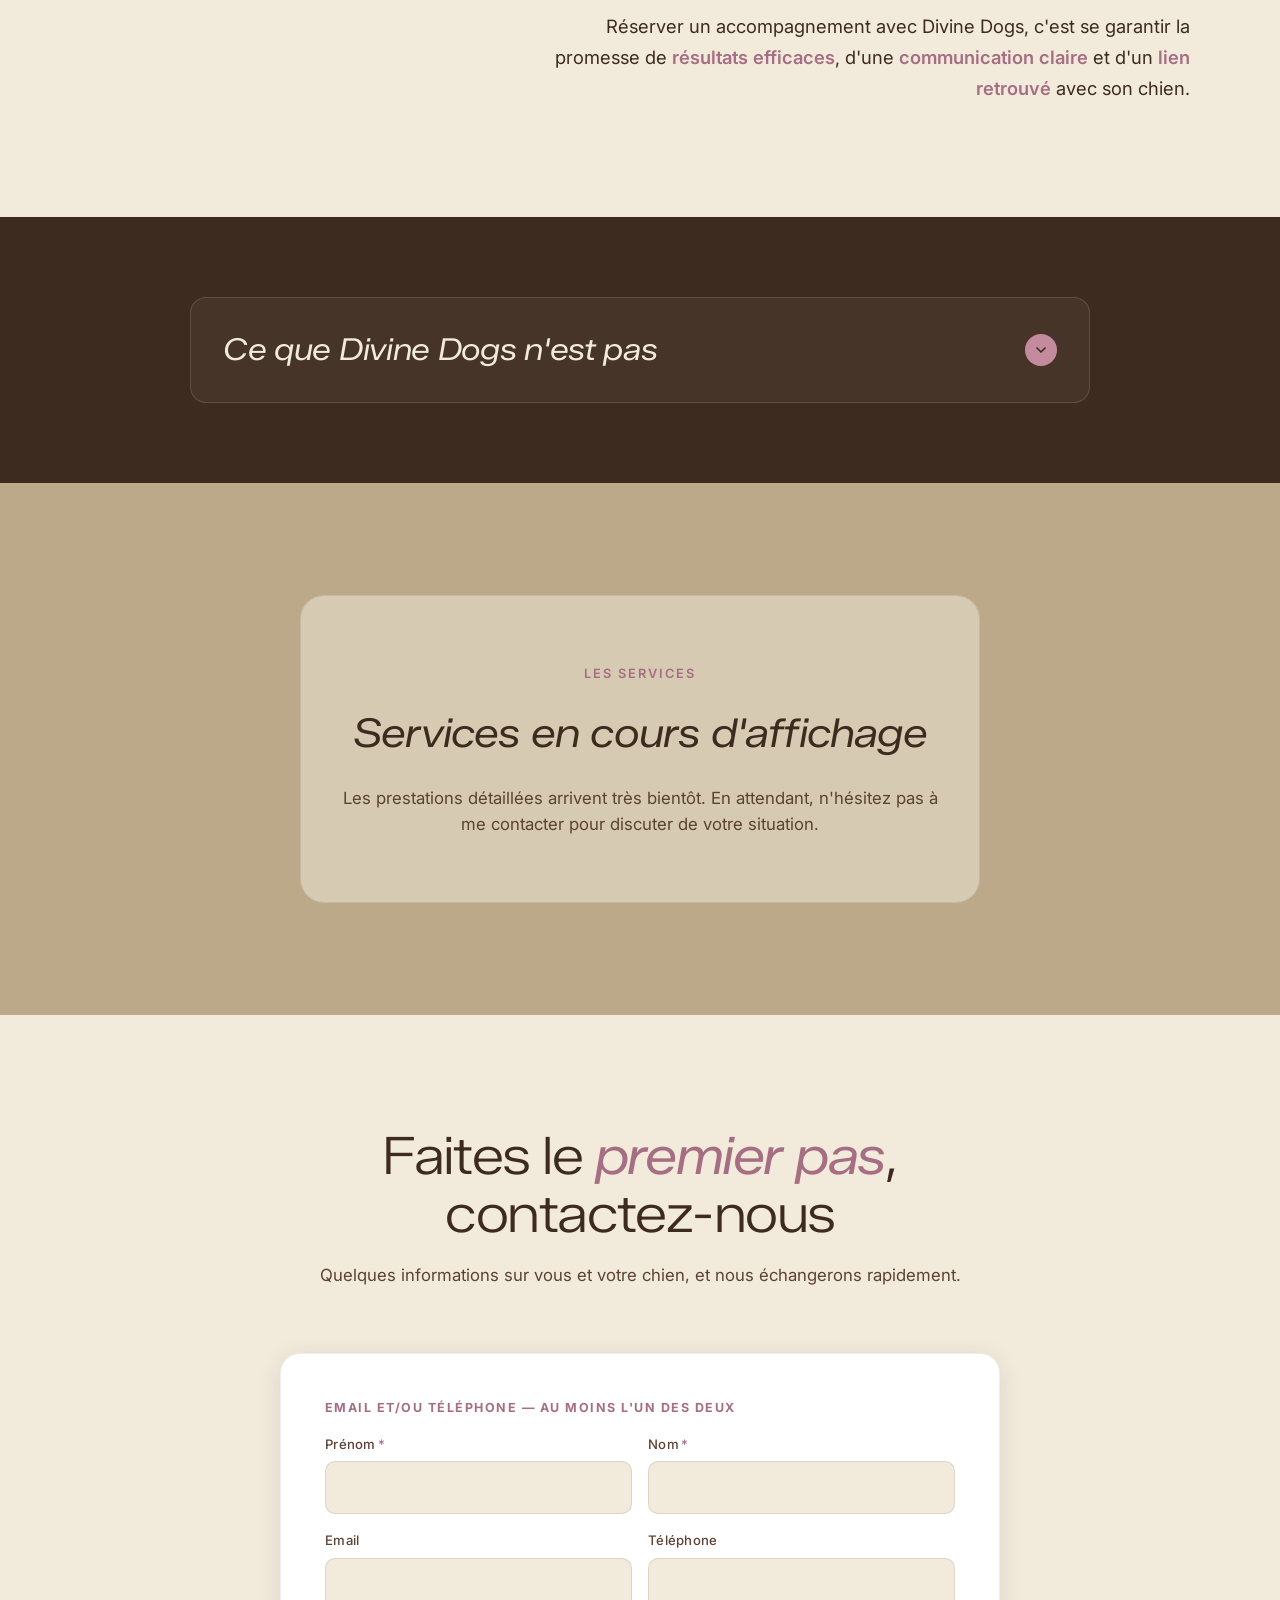
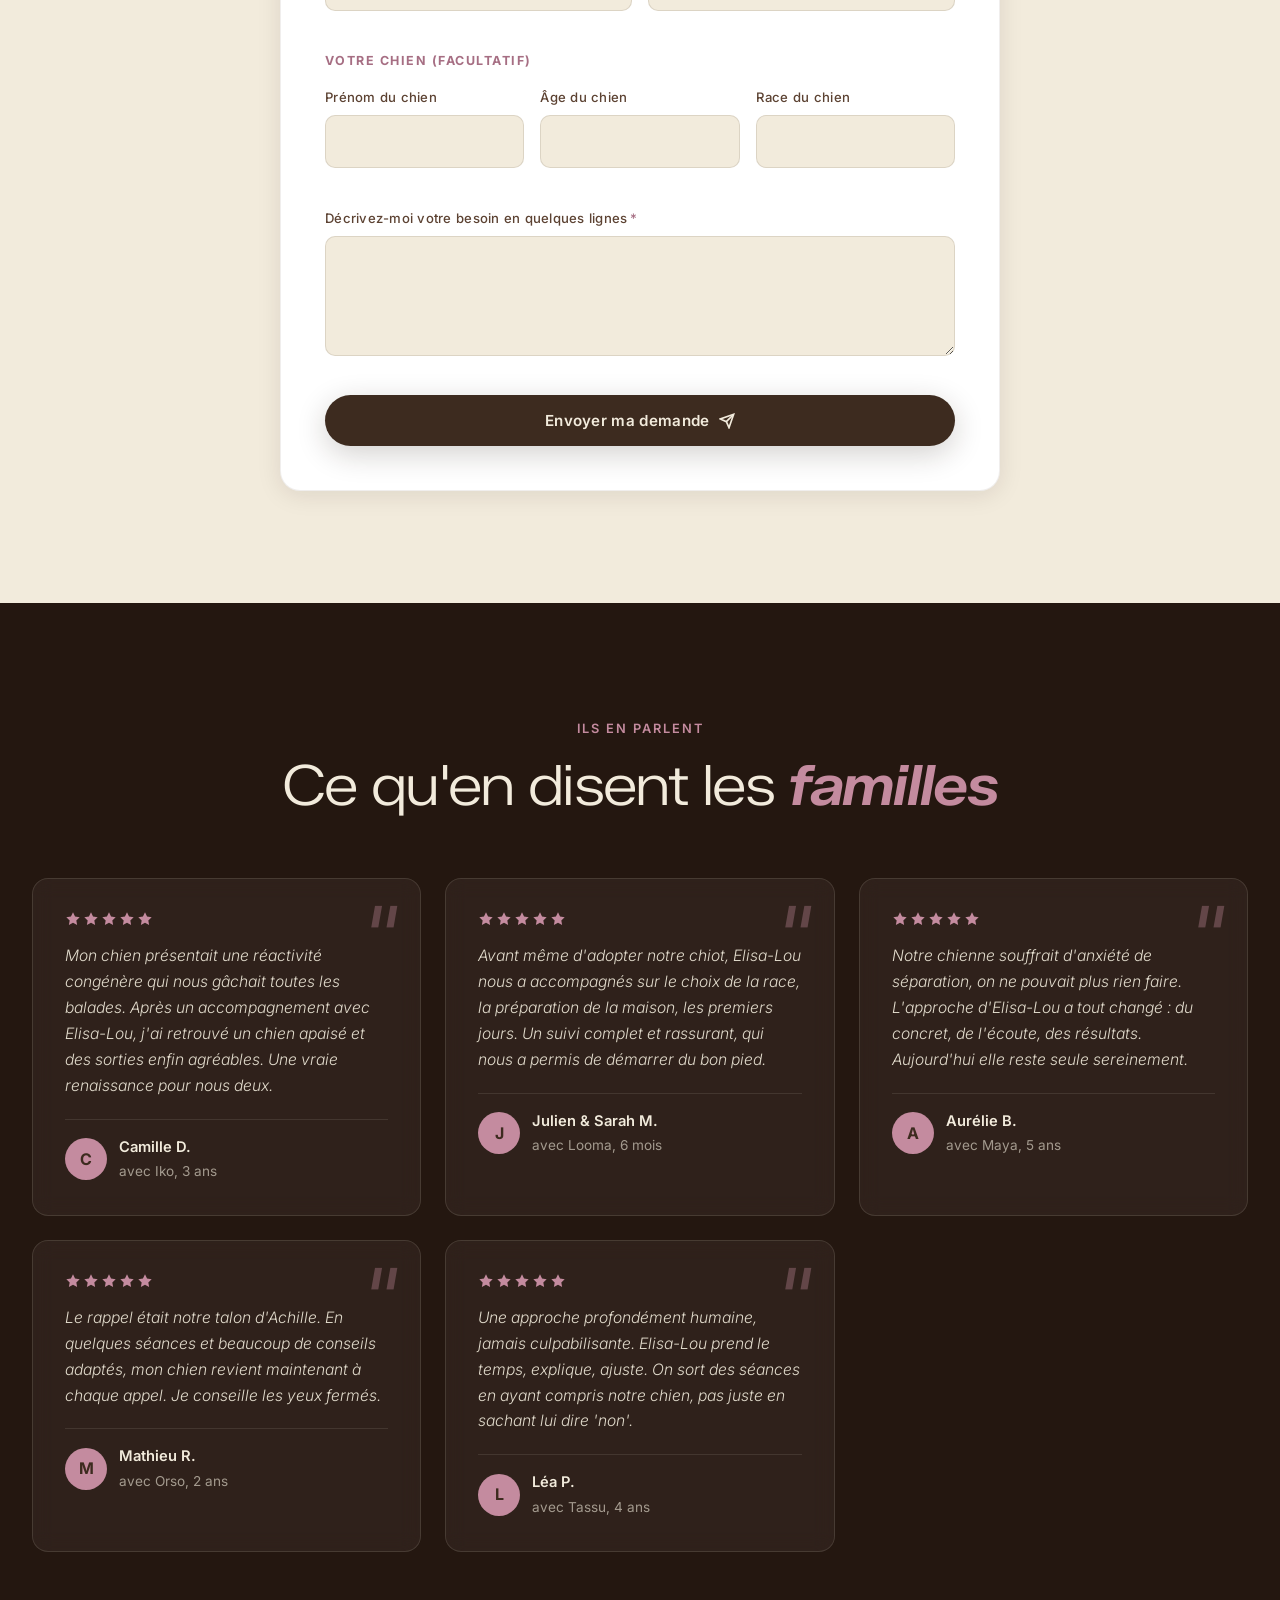
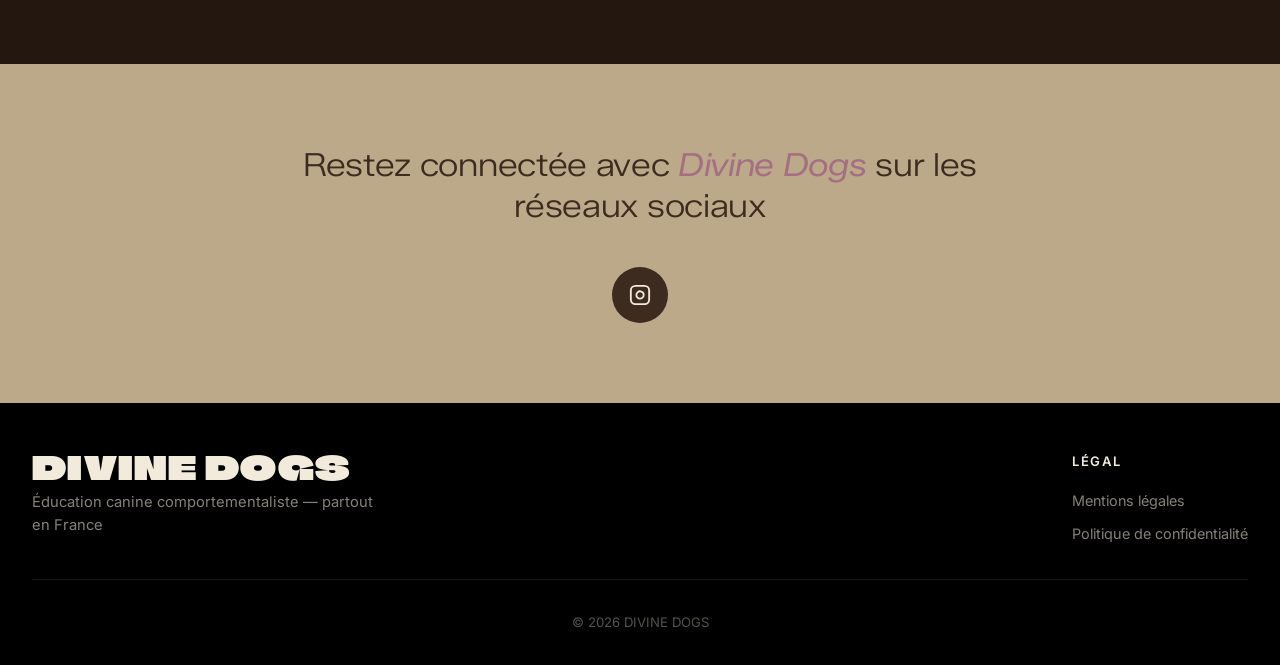
==== commit f2e79299: "v3 — refonte complète (palette Pantone, i18n FR/EN, quinconce, accordéon)" ====
--- a/index.html
+++ b/index.html
@@ -3,14 +3,14 @@
 <head>
 <meta charset="UTF-8">
 <meta name="viewport" content="width=device-width, initial-scale=1.0">
-<title>Divine Dogs</title>
+<title>DIVINE DOGS</title>
 <meta name="description" content="">
 
 <link rel="icon" type="image/svg+xml" href="assets/icons/favicon.svg">
 
 <link rel="preconnect" href="https://fonts.googleapis.com">
 <link rel="preconnect" href="https://fonts.gstatic.com" crossorigin>
-<link id="font-link" href="https://fonts.googleapis.com/css2?family=Zalando+Sans+SemiExpanded:ital,wght@0,300;0,400;0,500;0,600;0,700;0,800;1,300;1,400;1,500;1,600&family=Caveat:wght@400;500;700&display=swap" rel="stylesheet">
+<link href="https://fonts.googleapis.com/css2?family=Climate+Crisis&family=Inter:wght@300;400;500;600;700&family=Zalando+Sans+SemiExpanded:ital,wght@0,300;0,400;0,500;1,300;1,400&display=swap" rel="stylesheet">
 
 <link rel="stylesheet" href="assets/css/style.css">
 </head>
@@ -18,12 +18,13 @@
 
 <div id="loading" class="loading-state">
   <div class="spinner"></div>
-  <p>Chargement du site…</p>
+  <p>DIVINE DOGS</p>
 </div>
 
 <nav id="nav"></nav>
 <main id="main"></main>
 <footer id="footer"></footer>
+<div id="extras"></div>
 
 <script src="assets/js/icons.js" defer></script>
 <script src="assets/js/render.js" defer></script>
--- a/assets/css/style.css
+++ b/assets/css/style.css
@@ -1,245 +1,915 @@
 /* ==========================================================================
-   Divine Dogs — Feuille de style principale
-   Les couleurs et polices sont injectées dynamiquement par main.js
-   depuis data/data.json
+   Divine Dogs v3 — Feuille de style principale
    ========================================================================== */
 
 :root {
-  /* Valeurs par défaut, écrasées par JS au chargement */
-  --espresso: #3E2723;
-  --espresso-deep: #2A1A17;
-  --espresso-soft: #5C3F3A;
-  --butter: #FFEDCA;
-  --butter-deep: #F5DCAA;
-  --butter-soft: #FFF5E0;
-  --cream: #FFF9ED;
-  --accent: #C9A57B;
-  --accent-warm: #D4B68C;
-  --ink: #3E2723;
-  --ink-soft: #5C3F3A;
-
-  --font-display: 'Zalando Sans SemiExpanded', -apple-system, sans-serif;
-  --font-body: 'Zalando Sans SemiExpanded', -apple-system, sans-serif;
-  --font-hand: 'Caveat', cursive;
-
-  --shadow-soft: 0 4px 24px rgba(62,39,35,.1);
-  --shadow-deep: 0 12px 40px rgba(62,39,35,.18);
-}
-
-*{margin:0;padding:0;box-sizing:border-box}
-html{scroll-behavior:smooth}
-body{
-  font-family:var(--font-body);
-  background:var(--butter);
-  color:var(--ink);
-  line-height:1.6;
-  overflow-x:hidden;
-  font-weight:400;
-}
-
-body.grain::before{
-  content:'';
-  position:fixed;
-  inset:0;
-  pointer-events:none;
-  z-index:1000;
-  opacity:.35;
-  background-image:url("data:image/svg+xml,%3Csvg viewBox='0 0 200 200' xmlns='http://www.w3.org/2000/svg'%3E%3Cfilter id='n'%3E%3CfeTurbulence type='fractalNoise' baseFrequency='0.9' numOctaves='3' stitchTiles='stitch'/%3E%3CfeColorMatrix values='0 0 0 0 0.15 0 0 0 0 0.08 0 0 0 0 0.05 0 0 0 0.08 0'/%3E%3C/filter%3E%3Crect width='100%25' height='100%25' filter='url(%23n)'/%3E%3C/svg%3E");
-  mix-blend-mode:multiply;
-}
-
-/* NAVIGATION */
-nav{position:fixed;top:0;left:0;right:0;z-index:100;padding:1.25rem 2.5rem;display:flex;align-items:center;justify-content:space-between;transition:all .4s ease;background:transparent}
-nav.scrolled{background:rgba(255,237,202,.92);backdrop-filter:blur(20px);-webkit-backdrop-filter:blur(20px);padding:.85rem 2.5rem;box-shadow:0 1px 0 rgba(62,39,35,.08)}
-.logo{display:flex;align-items:center;gap:.65rem;text-decoration:none;color:var(--butter);transition:color .4s ease;cursor:pointer}
-nav.scrolled .logo{color:var(--espresso)}
-.logo-mark{width:42px;height:42px;border-radius:50%;background:var(--butter);display:flex;align-items:center;justify-content:center;transition:transform .5s cubic-bezier(.4,0,.2,1);border:1.5px solid var(--butter)}
-nav.scrolled .logo-mark{background:var(--espresso);border-color:var(--espresso)}
-.logo:hover .logo-mark{transform:rotate(-15deg) scale(1.05)}
-.logo-mark svg{width:26px;height:26px;fill:var(--espresso);transition:fill .4s ease}
-nav.scrolled .logo-mark svg{fill:var(--butter)}
-.logo-text{display:flex;flex-direction:column;line-height:1}
-.logo-text .name{font-family:var(--font-display);font-weight:600;font-size:1.35rem;letter-spacing:-.02em;font-style:italic}
-.logo-text .sub{font-family:var(--font-hand);font-size:.85rem;opacity:.75;margin-top:2px}
-.nav-links{display:flex;align-items:center;gap:2.5rem;list-style:none}
-.nav-links a{text-decoration:none;color:var(--butter);font-size:.92rem;font-weight:500;letter-spacing:.02em;transition:color .3s ease;position:relative}
-nav.scrolled .nav-links a{color:var(--espresso)}
-.nav-links a::after{content:'';position:absolute;bottom:-6px;left:0;width:0;height:1.5px;background:var(--accent);transition:width .35s ease}
-.nav-links a:hover::after{width:100%}
-.nav-cta{background:var(--butter);color:var(--espresso)!important;padding:.7rem 1.4rem;border-radius:100px;transition:all .3s ease}
-nav.scrolled .nav-cta{background:var(--espresso);color:var(--butter)!important}
-.nav-cta::after{display:none!important}
-.nav-cta:hover{transform:translateY(-1px);box-shadow:0 6px 20px rgba(62,39,35,.25)}
-.menu-toggle{display:none;background:none;border:none;color:var(--butter);cursor:pointer;padding:.5rem}
-nav.scrolled .menu-toggle{color:var(--espresso)}
-
-/* HERO */
-.hero{position:relative;min-height:100vh;display:flex;align-items:center;justify-content:center;overflow:hidden;color:var(--butter);background:var(--espresso)}
-.hero-bg{position:absolute;inset:0;z-index:1}
-.hero-bg img{width:100%;height:100%;object-fit:cover;animation:slowZoom 20s ease-in-out infinite alternate;opacity:.55}
-@keyframes slowZoom{from{transform:scale(1)}to{transform:scale(1.08)}}
-.hero-overlay{position:absolute;inset:0;z-index:2;background:linear-gradient(180deg,rgba(62,39,35,.6) 0%,rgba(62,39,35,.35) 40%,rgba(42,26,23,.85) 100%)}
-.hero-content{position:relative;z-index:3;text-align:center;padding:0 2rem;max-width:1100px;margin-top:2rem}
-.hero-eyebrow{font-family:var(--font-hand);font-size:1.75rem;color:var(--accent-warm);margin-bottom:1rem;opacity:0;animation:fadeUp .9s ease .3s forwards;display:inline-block;transform:rotate(-2deg)}
-.hero h1{font-family:var(--font-display);font-weight:300;font-size:clamp(3rem,8vw,7rem);line-height:.95;letter-spacing:-.04em;margin-bottom:1.5rem;opacity:0;animation:fadeUp 1s ease .5s forwards;color:var(--butter)}
-.hero h1 em{font-style:italic;font-weight:500;color:var(--butter-deep);position:relative}
-.hero h1 em::after{content:'';position:absolute;bottom:.1em;left:-.05em;right:-.05em;height:.08em;background:var(--accent);opacity:.6;transform:scaleX(0);transform-origin:left;animation:underline 1s ease 1.4s forwards}
-@keyframes underline{to{transform:scaleX(1)}}
-.hero-sub{font-size:1.15rem;font-weight:300;max-width:580px;margin:0 auto 2.5rem;opacity:0;animation:fadeUp 1s ease .8s forwards;letter-spacing:.01em;color:rgba(255,237,202,.85)}
-.hero-cta-group{display:flex;gap:1rem;justify-content:center;flex-wrap:wrap;opacity:0;animation:fadeUp 1s ease 1s forwards}
-
-.btn{display:inline-flex;align-items:center;gap:.6rem;padding:1rem 2rem;border-radius:100px;font-size:.95rem;font-weight:500;text-decoration:none;letter-spacing:.02em;transition:all .35s cubic-bezier(.4,0,.2,1);cursor:pointer;border:none;font-family:var(--font-body)}
-.btn-primary{background:var(--butter);color:var(--espresso);box-shadow:0 8px 30px rgba(0,0,0,.25)}
-.btn-primary:hover{background:var(--butter-deep);transform:translateY(-2px);box-shadow:0 12px 36px rgba(0,0,0,.3)}
-.btn-ghost{background:rgba(255,237,202,.1);color:var(--butter);backdrop-filter:blur(10px);border:1px solid rgba(255,237,202,.3)}
-.btn-ghost:hover{background:rgba(255,237,202,.2);transform:translateY(-2px)}
-.btn-dark{background:var(--espresso);color:var(--butter);box-shadow:0 8px 30px rgba(62,39,35,.3)}
-.btn-dark:hover{background:var(--espresso-deep);transform:translateY(-2px);box-shadow:0 12px 36px rgba(62,39,35,.4)}
-
-.scroll-indicator{position:absolute;bottom:2rem;left:50%;transform:translateX(-50%);z-index:3;font-family:var(--font-hand);font-size:1rem;color:var(--butter);opacity:.7;display:flex;flex-direction:column;align-items:center;gap:.5rem;animation:fadeUp 1s ease 1.5s forwards,bounce 2s ease infinite 2.5s;opacity:0}
-.scroll-indicator::after{content:'';width:1px;height:30px;background:var(--butter);opacity:.5}
-@keyframes bounce{0%,100%{transform:translateX(-50%) translateY(0)}50%{transform:translateX(-50%) translateY(8px)}}
-@keyframes fadeUp{from{opacity:0;transform:translateY(30px)}to{opacity:1;transform:translateY(0)}}
-
-.section{padding:8rem 2rem;position:relative}
-.container{max-width:1280px;margin:0 auto}
-
-.approach{background:var(--butter);position:relative;overflow:hidden}
-.approach::before{content:'';position:absolute;top:-100px;right:-100px;width:400px;height:400px;background:radial-gradient(circle,var(--butter-soft) 0%,transparent 70%);z-index:0}
-.approach-grid{display:grid;grid-template-columns:1fr 1.2fr;gap:5rem;align-items:center;position:relative;z-index:1}
-.approach-image{position:relative;aspect-ratio:4/5;border-radius:8px;overflow:hidden;box-shadow:var(--shadow-deep)}
-.approach-image img{width:100%;height:100%;object-fit:cover}
-.approach-badge{position:absolute;bottom:-30px;right:-30px;width:140px;height:140px;background:var(--espresso);color:var(--butter);border-radius:50%;display:flex;align-items:center;justify-content:center;text-align:center;font-family:var(--font-hand);font-size:1.4rem;line-height:1.1;transform:rotate(-8deg);z-index:2;box-shadow:var(--shadow-deep);white-space:pre-line;padding:1rem}
-
-.section-eyebrow{font-family:var(--font-hand);font-size:1.5rem;color:var(--espresso-soft);margin-bottom:1rem;display:inline-block;transform:rotate(-2deg)}
-.section-title{font-family:var(--font-display);font-weight:300;font-size:clamp(2.25rem,5vw,3.75rem);line-height:1.05;letter-spacing:-.03em;margin-bottom:1.75rem;color:var(--espresso)}
-.section-title em{font-style:italic;color:var(--espresso-soft);font-weight:500}
-
-.approach-text p{font-size:1.05rem;color:var(--ink-soft);margin-bottom:1.25rem;max-width:520px}
-.credentials{display:flex;flex-wrap:wrap;gap:.75rem;margin-top:2rem}
-.credential{padding:.5rem 1.1rem;background:var(--butter-soft);border:1px solid rgba(62,39,35,.15);border-radius:100px;font-size:.85rem;font-weight:500;color:var(--espresso);letter-spacing:.02em}
-
-.services{background:var(--espresso);color:var(--butter);position:relative;overflow:hidden}
-.services::before{content:'';position:absolute;top:0;left:0;right:0;height:1px;background:linear-gradient(90deg,transparent,rgba(255,237,202,.2),transparent)}
-.services::after{content:'';position:absolute;top:50%;left:-200px;width:500px;height:500px;background:radial-gradient(circle,rgba(201,165,123,.08) 0%,transparent 70%);transform:translateY(-50%)}
-.services-header{text-align:center;margin-bottom:5rem;max-width:700px;margin-left:auto;margin-right:auto;position:relative;z-index:1}
-.services .section-eyebrow{color:var(--accent-warm)}
-.services .section-title{color:var(--butter)}
-.services .section-title em{color:var(--butter-deep)}
-.services-intro{color:rgba(255,237,202,.75);font-size:1.05rem}
-.services-grid{display:grid;grid-template-columns:repeat(auto-fit,minmax(280px,1fr));gap:1.5rem;position:relative;z-index:1}
-.service-card{background:rgba(255,237,202,.04);backdrop-filter:blur(10px);border:1px solid rgba(255,237,202,.12);border-radius:16px;padding:2.5rem 2rem;transition:all .4s cubic-bezier(.4,0,.2,1);position:relative;overflow:hidden}
-.service-card::before{content:'';position:absolute;top:0;left:0;right:0;height:3px;background:var(--accent);transform:scaleX(0);transform-origin:left;transition:transform .5s ease}
-.service-card:hover{background:rgba(255,237,202,.08);transform:translateY(-4px);border-color:rgba(255,237,202,.2)}
-.service-card:hover::before{transform:scaleX(1)}
-.service-icon{width:54px;height:54px;background:var(--butter);color:var(--espresso);border-radius:14px;display:flex;align-items:center;justify-content:center;margin-bottom:1.5rem}
-.service-icon svg{width:28px;height:28px}
-.service-card h3{font-family:var(--font-display);font-weight:500;font-size:1.5rem;margin-bottom:.75rem;letter-spacing:-.01em;color:var(--butter)}
-.service-card p{color:rgba(255,237,202,.7);font-size:.95rem;line-height:1.65}
-
-.pricing{background:var(--butter);text-align:center}
-.pricing-card{max-width:680px;margin:0 auto;padding:4rem 3rem;background:linear-gradient(135deg,var(--butter-soft) 0%,var(--butter-deep) 100%);border-radius:24px;position:relative;overflow:hidden;box-shadow:var(--shadow-soft);border:1px solid rgba(62,39,35,.08)}
-.pricing-card::before{content:'';position:absolute;inset:0;background:radial-gradient(circle at 80% 20%,rgba(201,165,123,.2),transparent 50%);pointer-events:none}
-.pricing-paw{width:60px;height:60px;margin:0 auto 1.5rem;background:var(--espresso);color:var(--butter);border-radius:50%;display:flex;align-items:center;justify-content:center}
-.pricing-paw svg{width:32px;height:32px;fill:currentColor}
-.pricing h2{font-family:var(--font-display);font-weight:400;font-size:2.5rem;font-style:italic;color:var(--espresso);margin-bottom:1rem;letter-spacing:-.02em}
-.pricing p{color:var(--ink-soft);font-size:1.05rem;max-width:480px;margin:0 auto 2rem}
-.pricing .btn-dark{margin-top:.5rem}
-
-.testimonials{background:var(--espresso-deep);color:var(--butter);position:relative;overflow:hidden}
-.testimonials::before{content:'';position:absolute;bottom:-200px;right:-100px;width:500px;height:500px;background:radial-gradient(circle,rgba(201,165,123,.1) 0%,transparent 70%)}
-.testimonials-header{display:flex;justify-content:space-between;align-items:flex-end;margin-bottom:4rem;flex-wrap:wrap;gap:2rem;position:relative;z-index:1}
-.testimonials .section-eyebrow{color:var(--accent-warm)}
-.testimonials .section-title{color:var(--butter);max-width:600px}
-.testimonials .section-title em{color:var(--butter-deep)}
-.testimonials-cta{display:inline-flex;align-items:center;gap:.6rem;padding:.85rem 1.6rem;background:var(--butter);color:var(--espresso);border-radius:100px;text-decoration:none;font-weight:500;font-size:.92rem;transition:all .3s ease;box-shadow:0 6px 20px rgba(0,0,0,.25)}
-.testimonials-cta:hover{transform:translateY(-2px);box-shadow:0 10px 28px rgba(0,0,0,.35);background:var(--butter-deep)}
-.testimonials-grid{display:grid;grid-template-columns:repeat(auto-fit,minmax(300px,1fr));gap:1.5rem;position:relative;z-index:1}
-.testimonial{background:rgba(255,237,202,.05);backdrop-filter:blur(10px);border:1px solid rgba(255,237,202,.15);border-radius:16px;padding:2rem;position:relative}
-.testimonial-quote{position:absolute;top:1rem;right:1.5rem;font-family:var(--font-display);font-size:5rem;line-height:1;color:var(--accent-warm);opacity:.4;font-style:italic}
-.testimonial-stars{display:flex;gap:2px;margin-bottom:1rem;color:var(--accent-warm)}
-.testimonial-text{font-size:.98rem;line-height:1.7;margin-bottom:1.25rem;color:var(--butter);font-style:italic;font-family:var(--font-display);font-weight:300}
-.testimonial-author{display:flex;align-items:center;gap:.75rem}
-.testimonial-avatar{width:42px;height:42px;border-radius:50%;background:var(--butter);color:var(--espresso);display:flex;align-items:center;justify-content:center;font-weight:600;font-size:.95rem}
-.testimonial-name{font-weight:500;font-size:.95rem;color:var(--butter)}
-.testimonial-dog{font-family:var(--font-hand);font-size:1rem;color:rgba(255,237,202,.65)}
-
-.contact{background:var(--butter);position:relative;overflow:hidden}
-.contact::before{content:'';position:absolute;top:50%;right:-200px;width:500px;height:500px;background:radial-gradient(circle,var(--butter-deep) 0%,transparent 70%);transform:translateY(-50%)}
-.contact-grid{display:grid;grid-template-columns:1fr 1.1fr;gap:5rem;align-items:start;position:relative;z-index:1}
-.contact-info h2{font-family:var(--font-display);font-weight:300;font-size:clamp(2.25rem,5vw,3.5rem);line-height:1.05;letter-spacing:-.03em;margin-bottom:1.5rem;color:var(--espresso)}
-.contact-info h2 em{font-style:italic;color:var(--espresso-soft);font-weight:500}
-.contact-info p{color:var(--ink-soft);font-size:1.05rem;margin-bottom:2.5rem;max-width:440px}
-.contact-methods{display:flex;flex-direction:column;gap:1rem}
-.contact-method{display:flex;align-items:center;gap:1rem;padding:1.1rem 1.5rem;background:var(--butter-soft);border:1px solid rgba(62,39,35,.12);border-radius:14px;text-decoration:none;color:var(--ink);transition:all .3s ease}
-.contact-method:hover{border-color:var(--espresso);transform:translateX(4px);box-shadow:var(--shadow-soft);background:var(--cream)}
-.contact-method-icon{width:42px;height:42px;border-radius:10px;background:var(--espresso);color:var(--butter);display:flex;align-items:center;justify-content:center;flex-shrink:0}
-.contact-method-icon.insta{background:linear-gradient(135deg,#3E2723,#5C3F3A)}
-.contact-method-icon.fb{background:#1877F2}
-.contact-method-icon svg{width:20px;height:20px}
-.contact-method-text{display:flex;flex-direction:column}
-.contact-method-label{font-size:.78rem;color:var(--ink-soft);opacity:.65;letter-spacing:.05em;text-transform:uppercase}
-.contact-method-value{font-weight:500;font-size:1rem}
-.contact-form{background:var(--cream);border-radius:20px;padding:2.5rem;box-shadow:var(--shadow-soft);border:1px solid rgba(62,39,35,.1)}
-.form-row{margin-bottom:1.25rem}
-.form-row label{display:block;font-size:.82rem;font-weight:500;color:var(--ink-soft);margin-bottom:.5rem;letter-spacing:.03em}
-.form-row input,.form-row textarea,.form-row select{width:100%;padding:.85rem 1rem;background:var(--butter-soft);border:1px solid rgba(62,39,35,.15);border-radius:10px;font-family:var(--font-body);font-size:.95rem;color:var(--ink);transition:all .25s ease}
-.form-row input:focus,.form-row textarea:focus,.form-row select:focus{outline:none;border-color:var(--espresso);background:var(--cream)}
-.form-row textarea{resize:vertical;min-height:110px;font-family:var(--font-body)}
-.form-double{display:grid;grid-template-columns:1fr 1fr;gap:1rem}
-.contact-form .btn{width:100%;justify-content:center}
-
-footer{background:var(--espresso-deep);color:var(--butter);padding:5rem 2rem 2rem;position:relative}
-footer::before{content:'';position:absolute;top:0;left:0;right:0;height:1px;background:linear-gradient(90deg,transparent,var(--accent),transparent)}
-.footer-grid{max-width:1280px;margin:0 auto;display:grid;grid-template-columns:2fr 1fr 1fr;gap:4rem;margin-bottom:4rem}
-.footer-brand .logo{margin-bottom:1.25rem;color:var(--butter)}
-.footer-brand .logo-mark{background:var(--butter);border-color:var(--butter)}
-.footer-brand .logo-mark svg{fill:var(--espresso)}
-.footer-brand .logo-text .name{color:var(--butter)}
-.footer-brand p{color:rgba(255,237,202,.55);font-size:.95rem;max-width:380px;line-height:1.7}
-.footer-col h4{font-family:var(--font-display);font-weight:500;font-size:1.05rem;margin-bottom:1.25rem;color:var(--butter);letter-spacing:.01em}
-.footer-col ul{list-style:none}
-.footer-col li{margin-bottom:.75rem}
-.footer-col a{color:rgba(255,237,202,.55);text-decoration:none;font-size:.92rem;transition:color .25s ease}
-.footer-col a:hover{color:var(--accent-warm)}
-.footer-bottom{max-width:1280px;margin:0 auto;padding-top:2rem;border-top:1px solid rgba(255,237,202,.1);display:flex;justify-content:space-between;align-items:center;flex-wrap:wrap;gap:1.5rem}
-.footer-copyright{color:rgba(255,237,202,.4);font-size:.85rem}
-.social-icons{display:flex;gap:.75rem}
-.social-icon{width:44px;height:44px;border-radius:50%;background:rgba(255,237,202,.08);display:flex;align-items:center;justify-content:center;color:var(--butter);text-decoration:none;transition:all .35s cubic-bezier(.4,0,.2,1);border:1px solid rgba(255,237,202,.1)}
-.social-icon svg{width:18px;height:18px}
-.social-icon:hover{transform:translateY(-3px) rotate(-5deg);background:var(--butter);color:var(--espresso);border-color:var(--butter)}
-
-.reveal{opacity:0;transform:translateY(40px);transition:opacity .9s ease,transform .9s cubic-bezier(.4,0,.2,1)}
-.reveal.visible{opacity:1;transform:translateY(0)}
-
-@media (max-width:900px){
-  nav{padding:1rem 1.25rem}
-  nav.scrolled{padding:.75rem 1.25rem}
-  .nav-links{display:none;position:fixed;top:0;left:0;right:0;bottom:0;background:var(--butter);flex-direction:column;justify-content:center;align-items:center;gap:2rem;padding:2rem}
-  .nav-links.open{display:flex}
-  .nav-links a{color:var(--espresso)!important;font-size:1.3rem;font-family:var(--font-display);font-style:italic}
-  .menu-toggle{display:block}
-  .section{padding:5rem 1.25rem}
-  .approach-grid{grid-template-columns:1fr;gap:3rem}
-  .approach-badge{width:110px;height:110px;font-size:1.1rem;right:0;bottom:-20px}
-  .testimonials-header{flex-direction:column;align-items:flex-start}
-  .contact-grid{grid-template-columns:1fr;gap:3rem}
-  .form-double{grid-template-columns:1fr}
-  .footer-grid{grid-template-columns:1fr;gap:2.5rem}
-  .footer-bottom{flex-direction:column-reverse;text-align:center}
-  .pricing-card{padding:3rem 1.5rem}
-  .hero-cta-group{flex-direction:column;width:100%;max-width:300px;margin:0 auto}
-  .hero-cta-group .btn{width:100%;justify-content:center}
-}
-@media (max-width:500px){
-  .hero h1{font-size:2.75rem}
-  .logo-text .name{font-size:1.1rem}
-  .logo-text .sub{display:none}
-}
-
-/* État de chargement */
-.loading-state{position:fixed;inset:0;background:var(--butter);z-index:9999;display:flex;align-items:center;justify-content:center;flex-direction:column;gap:1rem;transition:opacity .5s ease}
-.loading-state.hidden{opacity:0;pointer-events:none}
-.loading-state .spinner{width:48px;height:48px;border:3px solid var(--butter-deep);border-top-color:var(--espresso);border-radius:50%;animation:spin 1s linear infinite}
-@keyframes spin{to{transform:rotate(360deg)}}
-.loading-state p{font-family:var(--font-hand);font-size:1.25rem;color:var(--espresso-soft)}
+  --jet-black: #000000;
+  --espresso: #3D2B1F;
+  --espresso-deep: #241710;
+  --espresso-soft: #5C4232;
+  --hazelnut: #BBA98A;
+  --hazelnut-soft: #D4C5AB;
+  --hazelnut-deep: #A28F70;
+  --cream: #F2EBDC;
+  --rose: #C48B9F;
+  --rose-deep: #A66E83;
+
+  --ink: #3D2B1F;
+  --ink-soft: #5C4232;
+  --bg: #F2EBDC;
+  --bg-warm: #BBA98A;
+
+  --font-logo: 'Climate Crisis', 'Impact', sans-serif;
+  --font-body: 'Inter', -apple-system, BlinkMacSystemFont, sans-serif;
+  --font-display: 'Zalando Sans SemiExpanded', 'Inter', sans-serif;
+
+  --shadow-soft: 0 4px 24px rgba(36,23,16,.1);
+  --shadow-deep: 0 12px 40px rgba(36,23,16,.18);
+
+  --max-w: 1280px;
+}
+
+* { margin: 0; padding: 0; box-sizing: border-box; }
+html { scroll-behavior: smooth; }
+body {
+  font-family: var(--font-body);
+  background: var(--cream);
+  color: var(--ink);
+  line-height: 1.6;
+  overflow-x: hidden;
+  font-weight: 400;
+  -webkit-font-smoothing: antialiased;
+  -moz-osx-font-smoothing: grayscale;
+}
+
+/* ==== Sélection rose ==== */
+::selection { background: var(--rose); color: white; }
+
+/* ==== Mots impactants en rose ==== */
+.hl {
+  color: var(--rose-deep);
+  font-weight: 600;
+}
+
+/* ==== NAVIGATION ==== */
+nav {
+  position: fixed;
+  top: 0; left: 0; right: 0;
+  z-index: 100;
+  padding: 1.5rem 2.5rem;
+  display: flex;
+  align-items: center;
+  justify-content: space-between;
+  transition: all .4s ease;
+  background: transparent;
+}
+nav.scrolled {
+  background: rgba(242,235,220,.94);
+  backdrop-filter: blur(20px);
+  -webkit-backdrop-filter: blur(20px);
+  padding: 1rem 2.5rem;
+  box-shadow: 0 1px 0 rgba(36,23,16,.08);
+}
+.logo {
+  text-decoration: none;
+  font-family: var(--font-logo);
+  font-size: clamp(1.5rem, 3vw, 2rem);
+  font-weight: 400;
+  letter-spacing: .04em;
+  color: var(--cream);
+  text-transform: uppercase;
+  transition: color .4s ease;
+  cursor: pointer;
+  line-height: 1;
+}
+nav.scrolled .logo { color: var(--espresso); }
+
+.nav-right {
+  display: flex;
+  align-items: center;
+  gap: 2.25rem;
+}
+.nav-links {
+  display: flex;
+  align-items: center;
+  gap: 2rem;
+  list-style: none;
+}
+.nav-links a {
+  text-decoration: none;
+  color: var(--cream);
+  font-size: .92rem;
+  font-weight: 500;
+  letter-spacing: .02em;
+  transition: color .3s ease;
+  position: relative;
+}
+nav.scrolled .nav-links a { color: var(--espresso); }
+.nav-links a::after {
+  content: '';
+  position: absolute;
+  bottom: -6px; left: 0;
+  width: 0; height: 1.5px;
+  background: var(--rose);
+  transition: width .35s ease;
+}
+.nav-links a:hover::after { width: 100%; }
+.nav-cta {
+  background: var(--espresso);
+  color: var(--cream) !important;
+  padding: .7rem 1.4rem;
+  border-radius: 100px;
+  transition: all .3s ease;
+}
+nav.scrolled .nav-cta {
+  background: var(--espresso);
+  color: var(--cream) !important;
+}
+.nav-cta::after { display: none !important; }
+.nav-cta:hover {
+  transform: translateY(-1px);
+  box-shadow: 0 6px 20px rgba(36,23,16,.25);
+  background: var(--espresso-deep);
+}
+
+/* Language toggle */
+.lang-toggle {
+  display: flex;
+  align-items: center;
+  gap: .4rem;
+  font-size: .82rem;
+  font-weight: 600;
+  color: var(--cream);
+  cursor: pointer;
+  border: 1px solid rgba(242,235,220,.3);
+  padding: .4rem .75rem;
+  border-radius: 100px;
+  background: transparent;
+  font-family: var(--font-body);
+  letter-spacing: .05em;
+  transition: all .3s ease;
+}
+nav.scrolled .lang-toggle {
+  color: var(--espresso);
+  border-color: rgba(61,43,31,.25);
+}
+.lang-toggle:hover { background: rgba(196,139,159,.2); border-color: var(--rose); }
+.lang-toggle .active-lang { color: var(--rose); }
+
+.menu-toggle {
+  display: none;
+  background: none;
+  border: none;
+  color: var(--cream);
+  cursor: pointer;
+  padding: .5rem;
+}
+nav.scrolled .menu-toggle { color: var(--espresso); }
+
+/* ==== HERO ==== */
+.hero {
+  position: relative;
+  min-height: 100vh;
+  display: flex;
+  align-items: center;
+  justify-content: center;
+  overflow: hidden;
+  color: var(--cream);
+  background: var(--jet-black);
+}
+.hero-bg {
+  position: absolute;
+  inset: 0;
+  z-index: 1;
+}
+.hero-bg img {
+  width: 100%; height: 100%;
+  object-fit: cover;
+  animation: slowZoom 24s ease-in-out infinite alternate;
+  opacity: .55;
+}
+@keyframes slowZoom {
+  from { transform: scale(1); }
+  to { transform: scale(1.08); }
+}
+.hero-overlay {
+  position: absolute;
+  inset: 0;
+  z-index: 2;
+  background: linear-gradient(180deg, rgba(0,0,0,.55) 0%, rgba(0,0,0,.4) 40%, rgba(0,0,0,.8) 100%);
+}
+.hero-content {
+  position: relative;
+  z-index: 3;
+  text-align: center;
+  padding: 0 2rem;
+  max-width: 1100px;
+}
+.hero h1 {
+  font-family: var(--font-display);
+  font-weight: 300;
+  font-size: clamp(2.75rem, 8vw, 6.5rem);
+  line-height: 1;
+  letter-spacing: -.03em;
+  margin-bottom: 1.5rem;
+  opacity: 0;
+  animation: fadeUp 1s ease .3s forwards;
+  color: var(--cream);
+}
+.hero h1 .hl {
+  color: var(--rose);
+  font-weight: 500;
+  font-style: italic;
+}
+.hero-sub {
+  font-size: 1.15rem;
+  font-weight: 300;
+  max-width: 580px;
+  margin: 0 auto 2.5rem;
+  opacity: 0;
+  animation: fadeUp 1s ease .6s forwards;
+  letter-spacing: .01em;
+  color: rgba(242,235,220,.85);
+}
+@keyframes fadeUp {
+  from { opacity: 0; transform: translateY(30px); }
+  to { opacity: 1; transform: translateY(0); }
+}
+
+/* ==== SECTIONS ==== */
+.section {
+  padding: 7rem 2rem;
+  position: relative;
+}
+.container {
+  max-width: var(--max-w);
+  margin: 0 auto;
+}
+.section-title {
+  font-family: var(--font-display);
+  font-weight: 300;
+  font-size: clamp(2rem, 5vw, 3.5rem);
+  line-height: 1.05;
+  letter-spacing: -.03em;
+  color: var(--espresso);
+}
+.section-eyebrow {
+  font-family: var(--font-body);
+  font-size: .8rem;
+  font-weight: 600;
+  letter-spacing: .15em;
+  text-transform: uppercase;
+  color: var(--rose-deep);
+  margin-bottom: 1rem;
+  display: inline-block;
+}
+
+/* ==== PRÉSENTATION QUINCONCE ==== */
+.presentation {
+  background: var(--cream);
+  position: relative;
+}
+.presentation-grid {
+  display: flex;
+  flex-direction: column;
+  gap: 4rem;
+  max-width: 1100px;
+  margin: 0 auto;
+}
+.pres-block {
+  max-width: 640px;
+  font-size: 1.15rem;
+  line-height: 1.7;
+  color: var(--ink);
+  font-weight: 400;
+}
+.pres-block.align-left { align-self: flex-start; }
+.pres-block.align-right { align-self: flex-end; text-align: right; }
+.pres-block p { font-size: inherit; }
+.pres-block .hl {
+  color: var(--rose-deep);
+  font-weight: 600;
+}
+
+/* ==== ACCORDÉON "Ce que Divine Dogs n'est pas" ==== */
+.not-what {
+  background: var(--espresso);
+  color: var(--cream);
+  padding: 5rem 2rem;
+}
+.not-what-container {
+  max-width: 900px;
+  margin: 0 auto;
+}
+.accordion {
+  background: rgba(242,235,220,.05);
+  border: 1px solid rgba(242,235,220,.15);
+  border-radius: 16px;
+  overflow: hidden;
+  transition: all .3s ease;
+}
+.accordion.open {
+  background: rgba(242,235,220,.08);
+  border-color: rgba(196,139,159,.4);
+}
+.accordion-header {
+  display: flex;
+  align-items: center;
+  justify-content: space-between;
+  padding: 1.75rem 2rem;
+  cursor: pointer;
+  user-select: none;
+  transition: background .25s;
+}
+.accordion-header:hover {
+  background: rgba(242,235,220,.04);
+}
+.accordion-title {
+  font-family: var(--font-display);
+  font-weight: 400;
+  font-size: clamp(1.35rem, 3vw, 1.9rem);
+  letter-spacing: -.01em;
+  color: var(--cream);
+  font-style: italic;
+}
+.accordion-icon {
+  width: 32px;
+  height: 32px;
+  border-radius: 50%;
+  background: var(--rose);
+  color: var(--espresso);
+  display: flex;
+  align-items: center;
+  justify-content: center;
+  flex-shrink: 0;
+  transition: transform .35s cubic-bezier(.4,0,.2,1);
+}
+.accordion.open .accordion-icon {
+  transform: rotate(180deg);
+  background: var(--cream);
+}
+.accordion-icon svg {
+  width: 16px;
+  height: 16px;
+}
+.accordion-body {
+  max-height: 0;
+  overflow: hidden;
+  transition: max-height .45s cubic-bezier(.4,0,.2,1);
+}
+.accordion.open .accordion-body { max-height: 500px; }
+.accordion-content {
+  padding: 0 2rem 2rem;
+}
+.accordion-content ul {
+  list-style: none;
+  display: flex;
+  flex-direction: column;
+  gap: 1rem;
+}
+.accordion-content li {
+  display: flex;
+  align-items: flex-start;
+  gap: 1rem;
+  padding-left: 0;
+  color: rgba(242,235,220,.85);
+  font-size: 1.05rem;
+  line-height: 1.55;
+}
+.accordion-content li::before {
+  content: '';
+  width: 24px;
+  height: 1.5px;
+  background: var(--rose);
+  margin-top: .8em;
+  flex-shrink: 0;
+}
+
+/* ==== SERVICES ==== */
+.services {
+  background: var(--hazelnut);
+  color: var(--espresso);
+  text-align: center;
+}
+.services-coming {
+  max-width: 680px;
+  margin: 0 auto;
+  padding: 4rem 2rem;
+  background: rgba(242,235,220,.5);
+  border-radius: 24px;
+  backdrop-filter: blur(10px);
+  border: 1px solid rgba(61,43,31,.1);
+}
+.services-coming .section-eyebrow {
+  color: var(--rose-deep);
+}
+.services-coming h2 {
+  font-family: var(--font-display);
+  font-weight: 400;
+  font-size: clamp(1.75rem, 4vw, 2.5rem);
+  font-style: italic;
+  color: var(--espresso);
+  margin-bottom: 1.25rem;
+  letter-spacing: -.02em;
+}
+.services-coming p {
+  color: var(--espresso-soft);
+  font-size: 1.05rem;
+}
+
+/* ==== FORMULAIRE ==== */
+.contact {
+  background: var(--cream);
+  position: relative;
+}
+.contact-header {
+  text-align: center;
+  max-width: 700px;
+  margin: 0 auto 4rem;
+}
+.contact-header h2 {
+  font-family: var(--font-display);
+  font-weight: 300;
+  font-size: clamp(2rem, 5vw, 3.25rem);
+  line-height: 1.1;
+  letter-spacing: -.03em;
+  margin-bottom: 1.25rem;
+  color: var(--espresso);
+}
+.contact-header h2 .hl {
+  color: var(--rose-deep);
+  font-style: italic;
+  font-weight: 400;
+}
+.contact-header p {
+  color: var(--ink-soft);
+  font-size: 1.05rem;
+}
+.contact-form {
+  max-width: 720px;
+  margin: 0 auto;
+  background: white;
+  border-radius: 20px;
+  padding: 2.75rem;
+  box-shadow: var(--shadow-soft);
+  border: 1px solid rgba(61,43,31,.08);
+}
+.form-section-label {
+  font-size: .78rem;
+  font-weight: 700;
+  text-transform: uppercase;
+  letter-spacing: .12em;
+  color: var(--rose-deep);
+  margin-bottom: 1rem;
+  margin-top: 1.5rem;
+}
+.form-section-label:first-child { margin-top: 0; }
+.form-double {
+  display: grid;
+  grid-template-columns: 1fr 1fr;
+  gap: 1rem;
+}
+.form-triple {
+  display: grid;
+  grid-template-columns: 1fr 1fr 1fr;
+  gap: 1rem;
+}
+.form-row {
+  margin-bottom: 1rem;
+}
+.form-row label {
+  display: block;
+  font-size: .82rem;
+  font-weight: 500;
+  color: var(--ink-soft);
+  margin-bottom: .4rem;
+  letter-spacing: .02em;
+}
+.form-row label .required {
+  color: var(--rose-deep);
+  margin-left: 2px;
+}
+.form-row input,
+.form-row textarea,
+.form-row select {
+  width: 100%;
+  padding: .85rem 1rem;
+  background: var(--cream);
+  border: 1.5px solid rgba(61,43,31,.12);
+  border-radius: 10px;
+  font: inherit;
+  font-size: .95rem;
+  color: var(--ink);
+  transition: all .25s ease;
+  font-family: var(--font-body);
+}
+.form-row input:focus,
+.form-row textarea:focus,
+.form-row select:focus {
+  outline: none;
+  border-color: var(--rose);
+  background: white;
+  box-shadow: 0 0 0 3px rgba(196,139,159,.12);
+}
+.form-row textarea {
+  resize: vertical;
+  min-height: 120px;
+}
+.form-hint {
+  font-size: .8rem;
+  color: var(--ink-soft);
+  opacity: .7;
+  margin-top: .35rem;
+  font-style: italic;
+}
+.btn {
+  display: inline-flex;
+  align-items: center;
+  gap: .6rem;
+  padding: 1rem 2rem;
+  border-radius: 100px;
+  font-size: .95rem;
+  font-weight: 600;
+  text-decoration: none;
+  letter-spacing: .02em;
+  transition: all .35s cubic-bezier(.4,0,.2,1);
+  cursor: pointer;
+  border: none;
+  font-family: var(--font-body);
+}
+.btn-primary {
+  background: var(--espresso);
+  color: var(--cream);
+  box-shadow: 0 8px 30px rgba(36,23,16,.2);
+}
+.btn-primary:hover {
+  background: var(--espresso-deep);
+  transform: translateY(-2px);
+  box-shadow: 0 12px 36px rgba(36,23,16,.3);
+}
+.btn-rose {
+  background: var(--rose);
+  color: white;
+}
+.btn-rose:hover {
+  background: var(--rose-deep);
+  transform: translateY(-2px);
+}
+.contact-form .btn {
+  width: 100%;
+  justify-content: center;
+  margin-top: 1rem;
+}
+
+/* Form success */
+.form-success {
+  display: none;
+  text-align: center;
+  padding: 3rem 2rem;
+}
+.form-success.visible { display: block; }
+.form-success .check {
+  width: 72px;
+  height: 72px;
+  margin: 0 auto 1.5rem;
+  background: var(--rose);
+  border-radius: 50%;
+  display: flex;
+  align-items: center;
+  justify-content: center;
+  color: white;
+  animation: popIn .6s cubic-bezier(.4,0,.2,1);
+}
+.form-success .check svg { width: 36px; height: 36px; }
+@keyframes popIn {
+  from { transform: scale(0); opacity: 0; }
+  to { transform: scale(1); opacity: 1; }
+}
+.form-success h3 {
+  font-family: var(--font-display);
+  font-weight: 400;
+  font-style: italic;
+  font-size: 1.5rem;
+  color: var(--espresso);
+  margin-bottom: .5rem;
+}
+.form-success p {
+  color: var(--ink-soft);
+  font-size: 1rem;
+}
+
+/* ==== TÉMOIGNAGES ==== */
+.testimonials {
+  background: var(--espresso-deep);
+  color: var(--cream);
+  position: relative;
+  overflow: hidden;
+}
+.testimonials-header {
+  text-align: center;
+  margin-bottom: 4rem;
+}
+.testimonials .section-title {
+  color: var(--cream);
+}
+.testimonials .section-title .hl {
+  color: var(--rose);
+  font-style: italic;
+}
+.testimonials .section-eyebrow {
+  color: var(--rose);
+}
+.testimonials-grid {
+  display: grid;
+  grid-template-columns: repeat(auto-fit, minmax(290px, 1fr));
+  gap: 1.5rem;
+}
+.testimonial {
+  background: rgba(242,235,220,.05);
+  backdrop-filter: blur(10px);
+  border: 1px solid rgba(242,235,220,.12);
+  border-radius: 16px;
+  padding: 2rem;
+  position: relative;
+}
+.testimonial-quote {
+  position: absolute;
+  top: 1rem; right: 1.5rem;
+  font-family: var(--font-display);
+  font-size: 5rem;
+  line-height: 1;
+  color: var(--rose);
+  opacity: .35;
+  font-style: italic;
+}
+.testimonial-stars {
+  display: flex;
+  gap: 2px;
+  margin-bottom: 1rem;
+  color: var(--rose);
+}
+.testimonial-text {
+  font-size: .98rem;
+  line-height: 1.65;
+  margin-bottom: 1.25rem;
+  color: rgba(242,235,220,.92);
+  font-style: italic;
+  font-family: var(--font-body);
+  font-weight: 300;
+}
+.testimonial-author {
+  display: flex;
+  align-items: center;
+  gap: .75rem;
+  padding-top: 1rem;
+  border-top: 1px solid rgba(242,235,220,.1);
+}
+.testimonial-avatar {
+  width: 42px; height: 42px;
+  border-radius: 50%;
+  background: var(--rose);
+  color: var(--espresso);
+  display: flex;
+  align-items: center;
+  justify-content: center;
+  font-weight: 700;
+  font-size: 1rem;
+  flex-shrink: 0;
+}
+.testimonial-name {
+  font-weight: 600;
+  font-size: .92rem;
+  color: var(--cream);
+}
+.testimonial-dog {
+  font-size: .85rem;
+  color: rgba(242,235,220,.6);
+  margin-top: 2px;
+}
+
+/* ==== SOCIAL ==== */
+.social {
+  background: var(--hazelnut);
+  text-align: center;
+  padding: 5rem 2rem;
+}
+.social h2 {
+  font-family: var(--font-display);
+  font-weight: 300;
+  font-size: clamp(1.4rem, 3vw, 2rem);
+  letter-spacing: -.01em;
+  color: var(--espresso);
+  max-width: 700px;
+  margin: 0 auto 2.5rem;
+  line-height: 1.3;
+}
+.social h2 .hl {
+  color: var(--rose-deep);
+  font-style: italic;
+  font-weight: 400;
+}
+.social-icons {
+  display: flex;
+  justify-content: center;
+  gap: 1rem;
+}
+.social-icon {
+  width: 56px; height: 56px;
+  border-radius: 50%;
+  background: var(--espresso);
+  color: var(--cream);
+  display: flex;
+  align-items: center;
+  justify-content: center;
+  text-decoration: none;
+  transition: all .35s cubic-bezier(.4,0,.2,1);
+}
+.social-icon svg { width: 22px; height: 22px; }
+.social-icon:hover {
+  background: var(--rose);
+  transform: translateY(-4px) rotate(-6deg);
+  box-shadow: 0 8px 24px rgba(196,139,159,.4);
+}
+
+/* ==== FOOTER ==== */
+footer {
+  background: var(--jet-black);
+  color: var(--cream);
+  padding: 3rem 2rem 2rem;
+}
+.footer-grid {
+  max-width: var(--max-w);
+  margin: 0 auto;
+  display: flex;
+  justify-content: space-between;
+  align-items: flex-start;
+  flex-wrap: wrap;
+  gap: 2rem;
+  padding-bottom: 2rem;
+  border-bottom: 1px solid rgba(242,235,220,.1);
+}
+.footer-brand .logo {
+  color: var(--cream);
+  margin-bottom: .5rem;
+  display: inline-block;
+}
+.footer-tagline {
+  color: rgba(242,235,220,.55);
+  font-size: .92rem;
+  max-width: 360px;
+  line-height: 1.6;
+}
+.footer-legal h4 {
+  font-family: var(--font-body);
+  font-weight: 600;
+  font-size: .82rem;
+  text-transform: uppercase;
+  letter-spacing: .12em;
+  margin-bottom: 1rem;
+  color: var(--cream);
+}
+.footer-legal ul {
+  list-style: none;
+  display: flex;
+  flex-direction: column;
+  gap: .5rem;
+}
+.footer-legal a {
+  color: rgba(242,235,220,.55);
+  text-decoration: none;
+  font-size: .9rem;
+  transition: color .25s;
+}
+.footer-legal a:hover { color: var(--rose); }
+.footer-bottom {
+  max-width: var(--max-w);
+  margin: 2rem auto 0;
+  text-align: center;
+  color: rgba(242,235,220,.35);
+  font-size: .82rem;
+}
+
+/* ==== BACK TO TOP ==== */
+.back-top {
+  position: fixed;
+  bottom: 2rem;
+  right: 2rem;
+  width: 56px;
+  height: 56px;
+  border-radius: 50%;
+  background: var(--espresso);
+  color: var(--cream);
+  border: none;
+  cursor: pointer;
+  display: flex;
+  align-items: center;
+  justify-content: center;
+  z-index: 90;
+  opacity: 0;
+  transform: translateY(20px) scale(.8);
+  pointer-events: none;
+  transition: all .4s cubic-bezier(.4,0,.2,1);
+  box-shadow: 0 6px 20px rgba(36,23,16,.3);
+}
+.back-top.visible {
+  opacity: 1;
+  transform: translateY(0) scale(1);
+  pointer-events: auto;
+}
+.back-top:hover {
+  background: var(--rose);
+  transform: translateY(-4px) scale(1.05);
+  box-shadow: 0 10px 28px rgba(196,139,159,.45);
+}
+.back-top svg {
+  width: 26px;
+  height: 26px;
+  fill: currentColor;
+}
+
+/* ==== REVEAL ANIMATION ==== */
+.reveal {
+  opacity: 0;
+  transform: translateY(40px);
+  transition: opacity .9s ease, transform .9s cubic-bezier(.4,0,.2,1);
+}
+.reveal.visible {
+  opacity: 1;
+  transform: translateY(0);
+}
+
+/* ==== LOADING STATE ==== */
+.loading-state {
+  position: fixed;
+  inset: 0;
+  background: var(--cream);
+  z-index: 9999;
+  display: flex;
+  align-items: center;
+  justify-content: center;
+  flex-direction: column;
+  gap: 1rem;
+  transition: opacity .5s ease;
+}
+.loading-state.hidden {
+  opacity: 0;
+  pointer-events: none;
+}
+.loading-state .spinner {
+  width: 48px; height: 48px;
+  border: 3px solid var(--hazelnut-soft);
+  border-top-color: var(--rose);
+  border-radius: 50%;
+  animation: spin 1s linear infinite;
+}
+@keyframes spin { to { transform: rotate(360deg); } }
+.loading-state p {
+  font-family: var(--font-logo);
+  font-size: 1.5rem;
+  letter-spacing: .05em;
+  color: var(--espresso);
+}
+
+/* ==== RESPONSIVE ==== */
+@media (max-width: 900px) {
+  nav { padding: 1rem 1.25rem; }
+  nav.scrolled { padding: .85rem 1.25rem; }
+  .nav-links {
+    display: none;
+    position: fixed;
+    top: 0; left: 0; right: 0; bottom: 0;
+    background: var(--cream);
+    flex-direction: column;
+    justify-content: center;
+    align-items: center;
+    gap: 2rem;
+    padding: 2rem;
+  }
+  .nav-links.open { display: flex; }
+  .nav-links a {
+    color: var(--espresso) !important;
+    font-size: 1.5rem;
+    font-family: var(--font-display);
+    font-style: italic;
+  }
+  .menu-toggle { display: block; }
+  .lang-toggle { padding: .35rem .6rem; font-size: .75rem; }
+
+  .section { padding: 4rem 1.25rem; }
+  .pres-block { font-size: 1.05rem; max-width: 100%; }
+  .pres-block.align-right { text-align: left; align-self: flex-start; }
+
+  .form-double, .form-triple { grid-template-columns: 1fr; }
+  .contact-form { padding: 1.75rem; }
+  .footer-grid { flex-direction: column; }
+
+  .back-top {
+    bottom: 1rem; right: 1rem;
+    width: 48px; height: 48px;
+  }
+}
+@media (max-width: 500px) {
+  .hero h1 { font-size: 2.5rem; }
+  .accordion-header { padding: 1.25rem 1.25rem; }
+  .accordion-content { padding: 0 1.25rem 1.5rem; }
+}
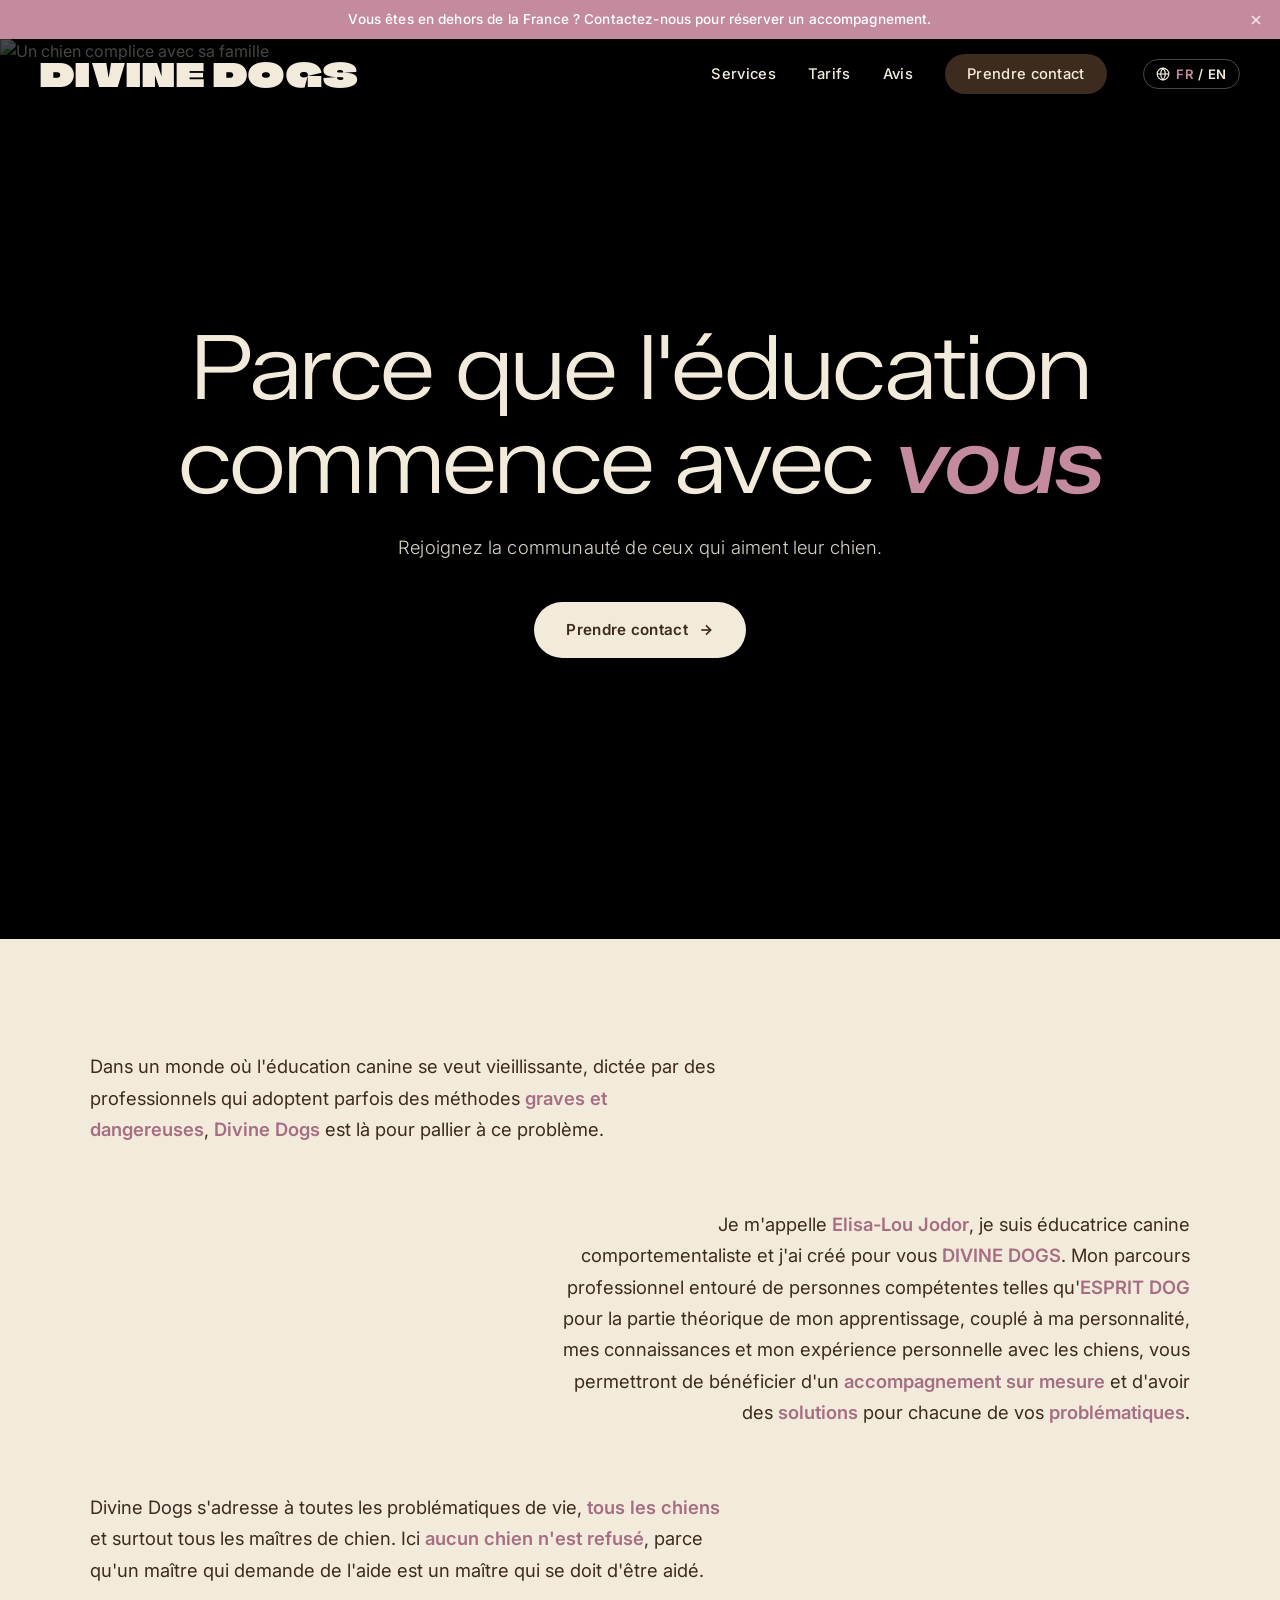
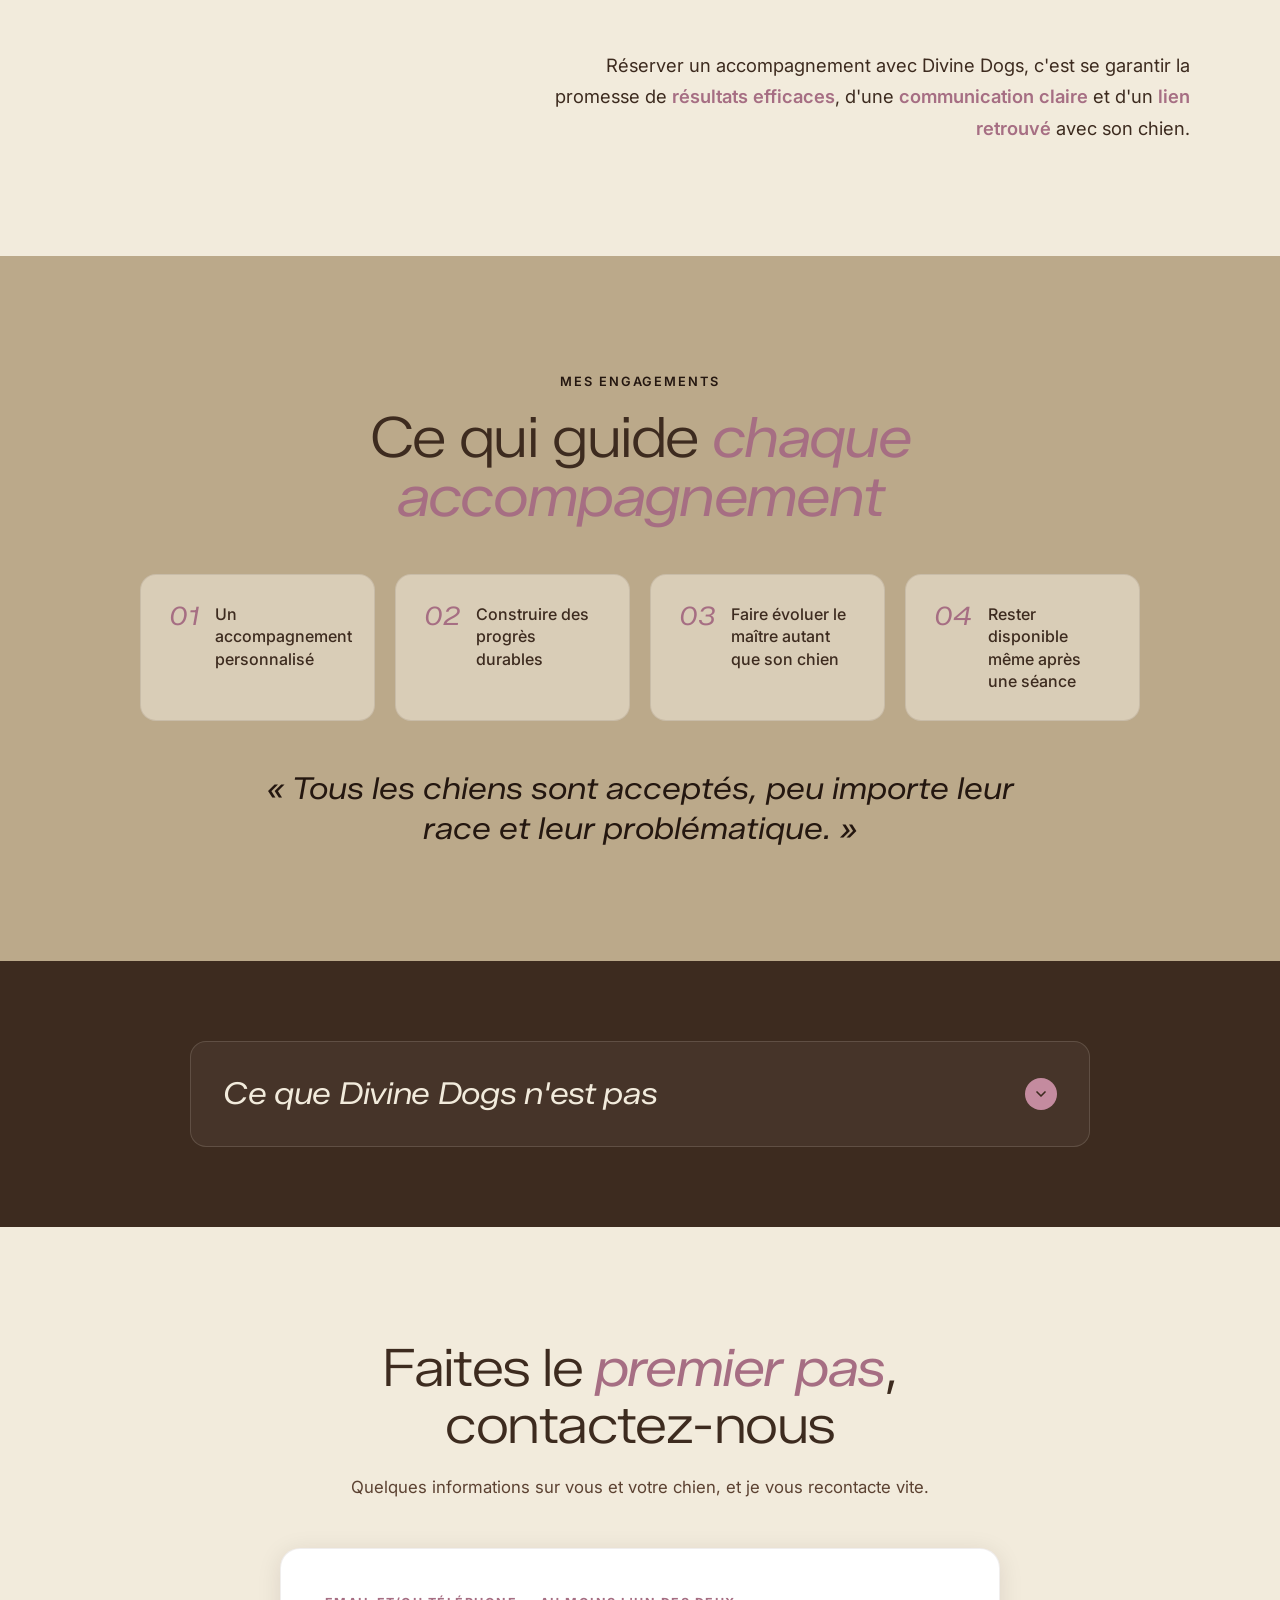
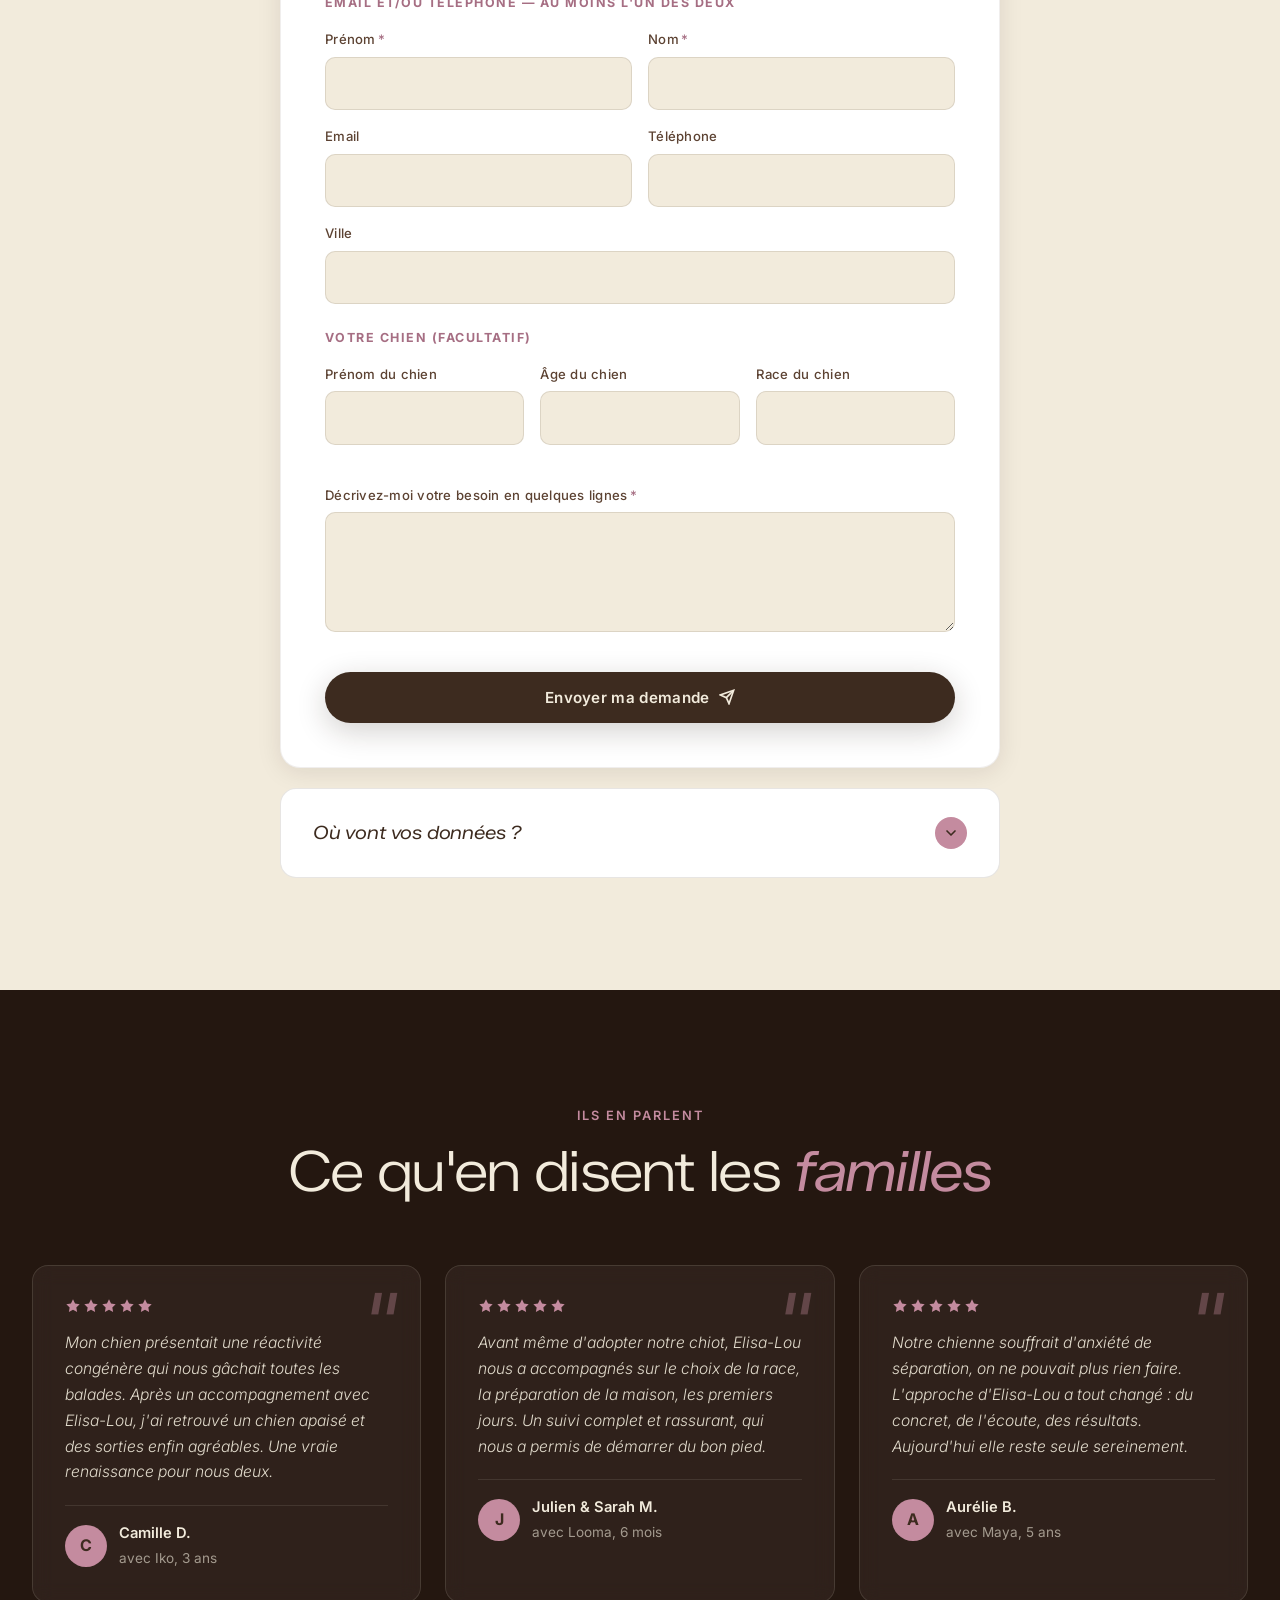
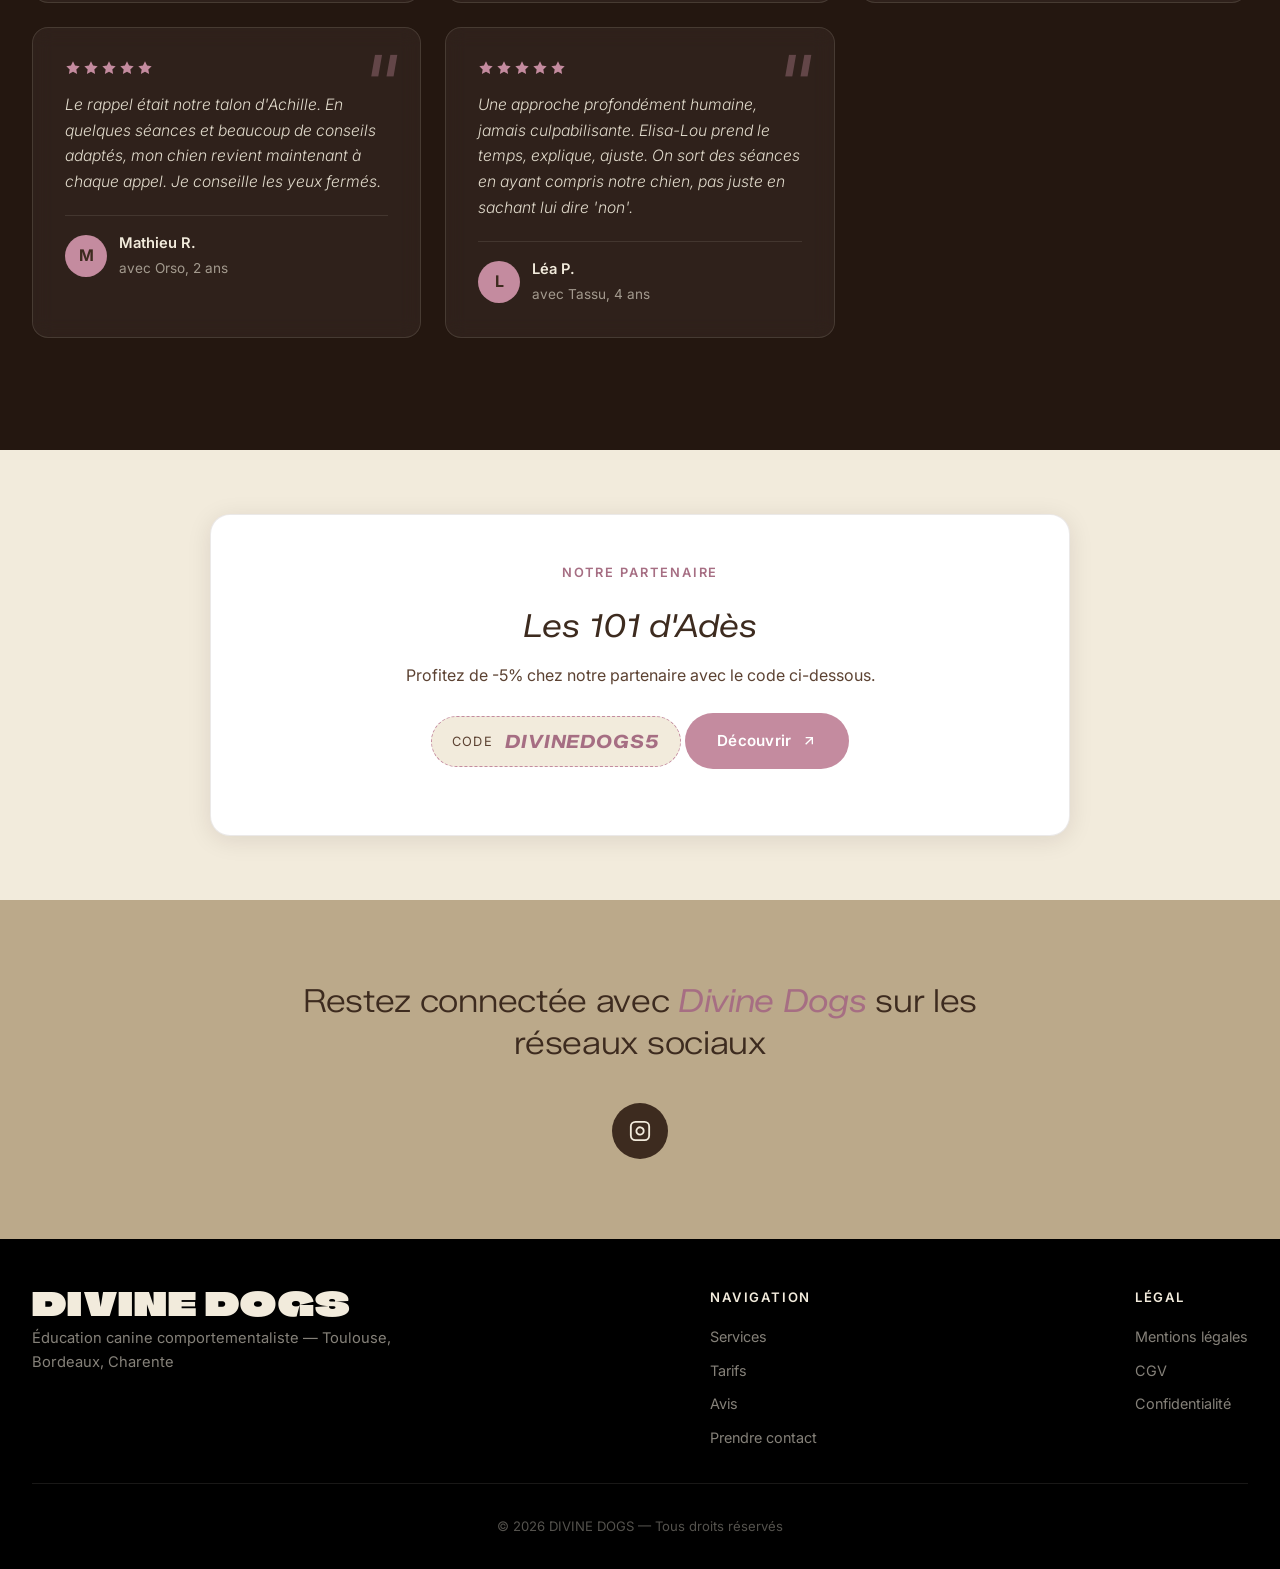
==== commit aed33901: "s la racine de son" ====
--- a/index.html
+++ b/index.html
@@ -5,30 +5,21 @@
 <meta name="viewport" content="width=device-width, initial-scale=1.0">
 <title>DIVINE DOGS</title>
 <meta name="description" content="">
-
 <link rel="icon" type="image/svg+xml" href="assets/icons/favicon.svg">
-
 <link rel="preconnect" href="https://fonts.googleapis.com">
 <link rel="preconnect" href="https://fonts.gstatic.com" crossorigin>
 <link href="https://fonts.googleapis.com/css2?family=Climate+Crisis&family=Inter:wght@300;400;500;600;700&family=Zalando+Sans+SemiExpanded:ital,wght@0,300;0,400;0,500;1,300;1,400&display=swap" rel="stylesheet">
-
 <link rel="stylesheet" href="assets/css/style.css">
 </head>
 <body>
-
-<div id="loading" class="loading-state">
-  <div class="spinner"></div>
-  <p>DIVINE DOGS</p>
-</div>
-
+<div id="loading" class="loading-state"><div class="spinner"></div><p>DIVINE DOGS</p></div>
+<div id="announce-slot"></div>
 <nav id="nav"></nav>
 <main id="main"></main>
 <footer id="footer"></footer>
 <div id="extras"></div>
-
 <script src="assets/js/icons.js" defer></script>
 <script src="assets/js/render.js" defer></script>
 <script src="assets/js/main.js" defer></script>
-
 </body>
 </html>
--- a/assets/css/style.css
+++ b/assets/css/style.css
@@ -1,7 +1,6 @@
 /* ==========================================================================
-   Divine Dogs v3 — Feuille de style principale
+   Divine Dogs v3.1 — Feuille de style principale
    ========================================================================== */
-
 :root {
   --jet-black: #000000;
   --espresso: #3D2B1F;
@@ -13,903 +12,364 @@
   --cream: #F2EBDC;
   --rose: #C48B9F;
   --rose-deep: #A66E83;
-
   --ink: #3D2B1F;
   --ink-soft: #5C4232;
-  --bg: #F2EBDC;
-  --bg-warm: #BBA98A;
-
   --font-logo: 'Climate Crisis', 'Impact', sans-serif;
   --font-body: 'Inter', -apple-system, BlinkMacSystemFont, sans-serif;
   --font-display: 'Zalando Sans SemiExpanded', 'Inter', sans-serif;
-
   --shadow-soft: 0 4px 24px rgba(36,23,16,.1);
   --shadow-deep: 0 12px 40px rgba(36,23,16,.18);
-
   --max-w: 1280px;
 }
-
 * { margin: 0; padding: 0; box-sizing: border-box; }
 html { scroll-behavior: smooth; }
 body {
-  font-family: var(--font-body);
-  background: var(--cream);
-  color: var(--ink);
-  line-height: 1.6;
-  overflow-x: hidden;
-  font-weight: 400;
-  -webkit-font-smoothing: antialiased;
-  -moz-osx-font-smoothing: grayscale;
-}
-
-/* ==== Sélection rose ==== */
+  font-family: var(--font-body); background: var(--cream); color: var(--ink);
+  line-height: 1.6; overflow-x: hidden; font-weight: 400;
+  -webkit-font-smoothing: antialiased; -moz-osx-font-smoothing: grayscale;
+}
 ::selection { background: var(--rose); color: white; }
-
-/* ==== Mots impactants en rose ==== */
-.hl {
-  color: var(--rose-deep);
-  font-weight: 600;
-}
-
-/* ==== NAVIGATION ==== */
+.hl { color: var(--rose-deep); font-weight: 600; }
+img { max-width: 100%; display: block; }
+
+/* ==== ANNOUNCE BAR ==== */
+.announce {
+  background: var(--rose); color: white;
+  text-align: center; font-size: .85rem; font-weight: 500;
+  padding: .55rem 1rem; position: relative; z-index: 101;
+  letter-spacing: .01em;
+}
+.announce.hidden { display: none; }
+.announce .close {
+  position: absolute; right: 1rem; top: 50%; transform: translateY(-50%);
+  background: none; border: none; color: white; cursor: pointer; opacity: .8;
+  display: flex; align-items: center;
+}
+.announce .close:hover { opacity: 1; }
+.announce .close svg { width: 16px; height: 16px; }
+
+/* ==== NAV ==== */
 nav {
-  position: fixed;
-  top: 0; left: 0; right: 0;
-  z-index: 100;
-  padding: 1.5rem 2.5rem;
-  display: flex;
-  align-items: center;
-  justify-content: space-between;
-  transition: all .4s ease;
-  background: transparent;
-}
+  position: fixed; top: 0; left: 0; right: 0; z-index: 100;
+  padding: 1.5rem 2.5rem; display: flex; align-items: center; justify-content: space-between;
+  transition: all .4s ease; background: transparent;
+}
+nav.with-announce { top: 34px; }
 nav.scrolled {
-  background: rgba(242,235,220,.94);
-  backdrop-filter: blur(20px);
-  -webkit-backdrop-filter: blur(20px);
-  padding: 1rem 2.5rem;
-  box-shadow: 0 1px 0 rgba(36,23,16,.08);
+  background: rgba(242,235,220,.94); backdrop-filter: blur(20px); -webkit-backdrop-filter: blur(20px);
+  padding: 1rem 2.5rem; box-shadow: 0 1px 0 rgba(36,23,16,.08); top: 0;
 }
 .logo {
-  text-decoration: none;
-  font-family: var(--font-logo);
-  font-size: clamp(1.5rem, 3vw, 2rem);
-  font-weight: 400;
-  letter-spacing: .04em;
-  color: var(--cream);
-  text-transform: uppercase;
-  transition: color .4s ease;
-  cursor: pointer;
-  line-height: 1;
+  text-decoration: none; font-family: var(--font-logo);
+  font-size: clamp(1.5rem, 3vw, 2rem); font-weight: 400; letter-spacing: .04em;
+  color: var(--cream); text-transform: uppercase; transition: color .4s ease; cursor: pointer; line-height: 1;
 }
 nav.scrolled .logo { color: var(--espresso); }
-
-.nav-right {
-  display: flex;
-  align-items: center;
-  gap: 2.25rem;
-}
-.nav-links {
-  display: flex;
-  align-items: center;
-  gap: 2rem;
-  list-style: none;
-}
+.nav-right { display: flex; align-items: center; gap: 2.25rem; }
+.nav-links { display: flex; align-items: center; gap: 2rem; list-style: none; }
 .nav-links a {
-  text-decoration: none;
-  color: var(--cream);
-  font-size: .92rem;
-  font-weight: 500;
-  letter-spacing: .02em;
-  transition: color .3s ease;
-  position: relative;
+  text-decoration: none; color: var(--cream); font-size: .92rem; font-weight: 500;
+  letter-spacing: .02em; transition: color .3s ease; position: relative;
 }
 nav.scrolled .nav-links a { color: var(--espresso); }
 .nav-links a::after {
-  content: '';
-  position: absolute;
-  bottom: -6px; left: 0;
-  width: 0; height: 1.5px;
-  background: var(--rose);
-  transition: width .35s ease;
+  content: ''; position: absolute; bottom: -6px; left: 0; width: 0; height: 1.5px;
+  background: var(--rose); transition: width .35s ease;
 }
 .nav-links a:hover::after { width: 100%; }
+.nav-links a.active::after { width: 100%; }
 .nav-cta {
-  background: var(--espresso);
-  color: var(--cream) !important;
-  padding: .7rem 1.4rem;
-  border-radius: 100px;
-  transition: all .3s ease;
-}
-nav.scrolled .nav-cta {
-  background: var(--espresso);
-  color: var(--cream) !important;
+  background: var(--espresso); color: var(--cream) !important;
+  padding: .7rem 1.4rem; border-radius: 100px; transition: all .3s ease;
 }
 .nav-cta::after { display: none !important; }
-.nav-cta:hover {
-  transform: translateY(-1px);
-  box-shadow: 0 6px 20px rgba(36,23,16,.25);
-  background: var(--espresso-deep);
-}
-
-/* Language toggle */
+.nav-cta:hover { transform: translateY(-1px); box-shadow: 0 6px 20px rgba(36,23,16,.25); background: var(--espresso-deep); }
 .lang-toggle {
-  display: flex;
-  align-items: center;
-  gap: .4rem;
-  font-size: .82rem;
-  font-weight: 600;
-  color: var(--cream);
-  cursor: pointer;
-  border: 1px solid rgba(242,235,220,.3);
-  padding: .4rem .75rem;
-  border-radius: 100px;
-  background: transparent;
-  font-family: var(--font-body);
-  letter-spacing: .05em;
-  transition: all .3s ease;
-}
-nav.scrolled .lang-toggle {
-  color: var(--espresso);
-  border-color: rgba(61,43,31,.25);
-}
+  display: flex; align-items: center; gap: .4rem; font-size: .82rem; font-weight: 600;
+  color: var(--cream); cursor: pointer; border: 1px solid rgba(242,235,220,.3);
+  padding: .4rem .75rem; border-radius: 100px; background: transparent;
+  font-family: var(--font-body); letter-spacing: .05em; transition: all .3s ease;
+}
+nav.scrolled .lang-toggle { color: var(--espresso); border-color: rgba(61,43,31,.25); }
 .lang-toggle:hover { background: rgba(196,139,159,.2); border-color: var(--rose); }
 .lang-toggle .active-lang { color: var(--rose); }
-
-.menu-toggle {
-  display: none;
-  background: none;
-  border: none;
-  color: var(--cream);
-  cursor: pointer;
-  padding: .5rem;
-}
+.menu-toggle { display: none; background: none; border: none; color: var(--cream); cursor: pointer; padding: .5rem; }
 nav.scrolled .menu-toggle { color: var(--espresso); }
 
 /* ==== HERO ==== */
 .hero {
-  position: relative;
-  min-height: 100vh;
-  display: flex;
-  align-items: center;
-  justify-content: center;
-  overflow: hidden;
-  color: var(--cream);
-  background: var(--jet-black);
-}
-.hero-bg {
-  position: absolute;
-  inset: 0;
-  z-index: 1;
-}
-.hero-bg img {
-  width: 100%; height: 100%;
-  object-fit: cover;
-  animation: slowZoom 24s ease-in-out infinite alternate;
-  opacity: .55;
-}
-@keyframes slowZoom {
-  from { transform: scale(1); }
-  to { transform: scale(1.08); }
-}
-.hero-overlay {
-  position: absolute;
-  inset: 0;
-  z-index: 2;
-  background: linear-gradient(180deg, rgba(0,0,0,.55) 0%, rgba(0,0,0,.4) 40%, rgba(0,0,0,.8) 100%);
-}
-.hero-content {
-  position: relative;
-  z-index: 3;
-  text-align: center;
-  padding: 0 2rem;
-  max-width: 1100px;
-}
+  position: relative; min-height: 100vh; display: flex; align-items: center; justify-content: center;
+  overflow: hidden; color: var(--cream); background: var(--jet-black);
+}
+.hero-bg { position: absolute; inset: 0; z-index: 1; }
+.hero-bg img { width: 100%; height: 100%; object-fit: cover; animation: slowZoom 24s ease-in-out infinite alternate; opacity: .58; }
+@keyframes slowZoom { from { transform: scale(1); } to { transform: scale(1.08); } }
+.hero-overlay { position: absolute; inset: 0; z-index: 2; background: linear-gradient(180deg, rgba(0,0,0,.5) 0%, rgba(0,0,0,.35) 40%, rgba(0,0,0,.8) 100%); }
+.hero-content { position: relative; z-index: 3; text-align: center; padding: 0 2rem; max-width: 1100px; }
 .hero h1 {
-  font-family: var(--font-display);
-  font-weight: 300;
-  font-size: clamp(2.75rem, 8vw, 6.5rem);
-  line-height: 1;
-  letter-spacing: -.03em;
-  margin-bottom: 1.5rem;
-  opacity: 0;
-  animation: fadeUp 1s ease .3s forwards;
-  color: var(--cream);
-}
-.hero h1 .hl {
-  color: var(--rose);
-  font-weight: 500;
-  font-style: italic;
-}
+  font-family: var(--font-display); font-weight: 300; font-size: clamp(2.5rem, 7vw, 5.75rem);
+  line-height: 1.05; letter-spacing: -.03em; margin-bottom: 1.5rem;
+  opacity: 0; animation: fadeUp 1s ease .3s forwards; color: var(--cream);
+}
+.hero h1 .hl { color: var(--rose); font-weight: 500; font-style: italic; }
 .hero-sub {
-  font-size: 1.15rem;
-  font-weight: 300;
-  max-width: 580px;
-  margin: 0 auto 2.5rem;
-  opacity: 0;
-  animation: fadeUp 1s ease .6s forwards;
-  letter-spacing: .01em;
-  color: rgba(242,235,220,.85);
-}
-@keyframes fadeUp {
-  from { opacity: 0; transform: translateY(30px); }
-  to { opacity: 1; transform: translateY(0); }
-}
+  font-size: 1.15rem; font-weight: 300; max-width: 600px; margin: 0 auto 2.5rem;
+  opacity: 0; animation: fadeUp 1s ease .6s forwards; letter-spacing: .01em; color: rgba(242,235,220,.9);
+}
+.hero-cta { opacity: 0; animation: fadeUp 1s ease .9s forwards; }
+@keyframes fadeUp { from { opacity: 0; transform: translateY(30px); } to { opacity: 1; transform: translateY(0); } }
 
 /* ==== SECTIONS ==== */
-.section {
-  padding: 7rem 2rem;
-  position: relative;
-}
-.container {
-  max-width: var(--max-w);
-  margin: 0 auto;
-}
+.section { padding: 7rem 2rem; position: relative; }
+.container { max-width: var(--max-w); margin: 0 auto; }
+.container-narrow { max-width: 860px; margin: 0 auto; }
 .section-title {
-  font-family: var(--font-display);
-  font-weight: 300;
-  font-size: clamp(2rem, 5vw, 3.5rem);
-  line-height: 1.05;
-  letter-spacing: -.03em;
-  color: var(--espresso);
-}
+  font-family: var(--font-display); font-weight: 300; font-size: clamp(2rem, 5vw, 3.5rem);
+  line-height: 1.05; letter-spacing: -.03em; color: var(--espresso);
+}
+.section-title .hl { color: var(--rose-deep); font-style: italic; font-weight: 400; }
 .section-eyebrow {
-  font-family: var(--font-body);
-  font-size: .8rem;
-  font-weight: 600;
-  letter-spacing: .15em;
-  text-transform: uppercase;
-  color: var(--rose-deep);
-  margin-bottom: 1rem;
-  display: inline-block;
-}
-
-/* ==== PRÉSENTATION QUINCONCE ==== */
-.presentation {
-  background: var(--cream);
-  position: relative;
-}
-.presentation-grid {
-  display: flex;
-  flex-direction: column;
-  gap: 4rem;
-  max-width: 1100px;
-  margin: 0 auto;
-}
-.pres-block {
-  max-width: 640px;
-  font-size: 1.15rem;
-  line-height: 1.7;
-  color: var(--ink);
-  font-weight: 400;
-}
+  font-family: var(--font-body); font-size: .8rem; font-weight: 600; letter-spacing: .15em;
+  text-transform: uppercase; color: var(--rose-deep); margin-bottom: 1rem; display: inline-block;
+}
+
+/* ==== PRESENTATION QUINCONCE ==== */
+.presentation { background: var(--cream); }
+.presentation-grid { display: flex; flex-direction: column; gap: 4rem; max-width: 1100px; margin: 0 auto; }
+.pres-block { max-width: 640px; font-size: 1.15rem; line-height: 1.7; color: var(--ink); font-weight: 400; }
 .pres-block.align-left { align-self: flex-start; }
 .pres-block.align-right { align-self: flex-end; text-align: right; }
-.pres-block p { font-size: inherit; }
-.pres-block .hl {
-  color: var(--rose-deep);
-  font-weight: 600;
-}
-
-/* ==== ACCORDÉON "Ce que Divine Dogs n'est pas" ==== */
-.not-what {
-  background: var(--espresso);
-  color: var(--cream);
-  padding: 5rem 2rem;
-}
-.not-what-container {
-  max-width: 900px;
-  margin: 0 auto;
-}
-.accordion {
-  background: rgba(242,235,220,.05);
-  border: 1px solid rgba(242,235,220,.15);
-  border-radius: 16px;
-  overflow: hidden;
-  transition: all .3s ease;
-}
-.accordion.open {
-  background: rgba(242,235,220,.08);
-  border-color: rgba(196,139,159,.4);
-}
-.accordion-header {
-  display: flex;
-  align-items: center;
-  justify-content: space-between;
-  padding: 1.75rem 2rem;
-  cursor: pointer;
-  user-select: none;
-  transition: background .25s;
-}
-.accordion-header:hover {
-  background: rgba(242,235,220,.04);
-}
-.accordion-title {
-  font-family: var(--font-display);
-  font-weight: 400;
-  font-size: clamp(1.35rem, 3vw, 1.9rem);
-  letter-spacing: -.01em;
-  color: var(--cream);
-  font-style: italic;
-}
+.pres-block .hl { color: var(--rose-deep); font-weight: 600; }
+
+/* ==== VALUES ==== */
+.values { background: var(--hazelnut); color: var(--espresso); }
+.values-header { text-align: center; max-width: 720px; margin: 0 auto 3rem; }
+.values .section-title { color: var(--espresso); }
+.values .section-eyebrow { color: var(--espresso-deep); }
+.values-grid { display: grid; grid-template-columns: repeat(auto-fit, minmax(230px, 1fr)); gap: 1.25rem; max-width: 1000px; margin: 0 auto; }
+.value-card {
+  background: rgba(242,235,220,.55); border: 1px solid rgba(61,43,31,.1); border-radius: 16px;
+  padding: 1.75rem; display: flex; gap: 1rem; align-items: flex-start;
+}
+.value-card .num {
+  font-family: var(--font-display); font-style: italic; font-size: 1.6rem; color: var(--rose-deep);
+  line-height: 1; flex-shrink: 0;
+}
+.value-card p { font-size: 1rem; font-weight: 500; color: var(--espresso); line-height: 1.4; }
+.values-devise {
+  text-align: center; max-width: 780px; margin: 3rem auto 0; font-family: var(--font-display);
+  font-style: italic; font-weight: 400; font-size: clamp(1.3rem, 3vw, 1.9rem); color: var(--espresso-deep);
+  line-height: 1.3;
+}
+
+/* ==== ACCORDION ==== */
+.not-what { background: var(--espresso); color: var(--cream); padding: 5rem 2rem; }
+.not-what-container { max-width: 900px; margin: 0 auto; }
+.accordion { background: rgba(242,235,220,.05); border: 1px solid rgba(242,235,220,.15); border-radius: 16px; overflow: hidden; transition: all .3s ease; }
+.accordion.open { background: rgba(242,235,220,.08); border-color: rgba(196,139,159,.4); }
+.accordion-header { display: flex; align-items: center; justify-content: space-between; padding: 1.75rem 2rem; cursor: pointer; user-select: none; transition: background .25s; }
+.accordion-header:hover { background: rgba(242,235,220,.04); }
+.accordion-title { font-family: var(--font-display); font-weight: 400; font-size: clamp(1.35rem, 3vw, 1.9rem); letter-spacing: -.01em; color: var(--cream); font-style: italic; }
 .accordion-icon {
-  width: 32px;
-  height: 32px;
-  border-radius: 50%;
-  background: var(--rose);
-  color: var(--espresso);
-  display: flex;
-  align-items: center;
-  justify-content: center;
-  flex-shrink: 0;
+  width: 32px; height: 32px; border-radius: 50%; background: var(--rose); color: var(--espresso);
+  display: flex; align-items: center; justify-content: center; flex-shrink: 0;
   transition: transform .35s cubic-bezier(.4,0,.2,1);
 }
-.accordion.open .accordion-icon {
-  transform: rotate(180deg);
-  background: var(--cream);
-}
-.accordion-icon svg {
-  width: 16px;
-  height: 16px;
-}
-.accordion-body {
-  max-height: 0;
-  overflow: hidden;
-  transition: max-height .45s cubic-bezier(.4,0,.2,1);
-}
-.accordion.open .accordion-body { max-height: 500px; }
-.accordion-content {
-  padding: 0 2rem 2rem;
-}
-.accordion-content ul {
-  list-style: none;
-  display: flex;
-  flex-direction: column;
-  gap: 1rem;
-}
-.accordion-content li {
-  display: flex;
-  align-items: flex-start;
-  gap: 1rem;
-  padding-left: 0;
-  color: rgba(242,235,220,.85);
-  font-size: 1.05rem;
-  line-height: 1.55;
-}
-.accordion-content li::before {
-  content: '';
-  width: 24px;
-  height: 1.5px;
-  background: var(--rose);
-  margin-top: .8em;
-  flex-shrink: 0;
-}
-
-/* ==== SERVICES ==== */
-.services {
-  background: var(--hazelnut);
-  color: var(--espresso);
-  text-align: center;
-}
-.services-coming {
-  max-width: 680px;
-  margin: 0 auto;
-  padding: 4rem 2rem;
-  background: rgba(242,235,220,.5);
-  border-radius: 24px;
-  backdrop-filter: blur(10px);
-  border: 1px solid rgba(61,43,31,.1);
-}
-.services-coming .section-eyebrow {
-  color: var(--rose-deep);
-}
-.services-coming h2 {
-  font-family: var(--font-display);
-  font-weight: 400;
-  font-size: clamp(1.75rem, 4vw, 2.5rem);
-  font-style: italic;
-  color: var(--espresso);
-  margin-bottom: 1.25rem;
-  letter-spacing: -.02em;
-}
-.services-coming p {
-  color: var(--espresso-soft);
-  font-size: 1.05rem;
-}
-
-/* ==== FORMULAIRE ==== */
-.contact {
-  background: var(--cream);
-  position: relative;
-}
-.contact-header {
-  text-align: center;
-  max-width: 700px;
-  margin: 0 auto 4rem;
-}
-.contact-header h2 {
-  font-family: var(--font-display);
-  font-weight: 300;
-  font-size: clamp(2rem, 5vw, 3.25rem);
-  line-height: 1.1;
-  letter-spacing: -.03em;
-  margin-bottom: 1.25rem;
-  color: var(--espresso);
-}
-.contact-header h2 .hl {
-  color: var(--rose-deep);
-  font-style: italic;
-  font-weight: 400;
-}
-.contact-header p {
-  color: var(--ink-soft);
-  font-size: 1.05rem;
-}
-.contact-form {
-  max-width: 720px;
-  margin: 0 auto;
-  background: white;
-  border-radius: 20px;
-  padding: 2.75rem;
-  box-shadow: var(--shadow-soft);
-  border: 1px solid rgba(61,43,31,.08);
-}
-.form-section-label {
-  font-size: .78rem;
-  font-weight: 700;
-  text-transform: uppercase;
-  letter-spacing: .12em;
-  color: var(--rose-deep);
-  margin-bottom: 1rem;
-  margin-top: 1.5rem;
-}
+.accordion.open .accordion-icon { transform: rotate(180deg); background: var(--cream); }
+.accordion-icon svg { width: 16px; height: 16px; }
+.accordion-body { max-height: 0; overflow: hidden; transition: max-height .45s cubic-bezier(.4,0,.2,1); }
+.accordion.open .accordion-body { max-height: 800px; }
+.accordion-content { padding: 0 2rem 2rem; }
+.accordion-content ul { list-style: none; display: flex; flex-direction: column; gap: 1rem; }
+.accordion-content li { display: flex; align-items: flex-start; gap: 1rem; color: rgba(242,235,220,.85); font-size: 1.05rem; line-height: 1.55; }
+.accordion-content li::before { content: ''; width: 24px; height: 1.5px; background: var(--rose); margin-top: .8em; flex-shrink: 0; }
+.accordion-content p { color: rgba(242,235,220,.85); font-size: .98rem; line-height: 1.7; }
+
+/* light accordion (for data privacy on cream bg) */
+.accordion.light { background: white; border-color: rgba(61,43,31,.12); }
+.accordion.light.open { background: white; border-color: var(--rose); }
+.accordion.light .accordion-header:hover { background: rgba(196,139,159,.05); }
+.accordion.light .accordion-title { color: var(--espresso); font-size: 1.15rem; }
+.accordion.light .accordion-content p { color: var(--ink-soft); }
+
+/* ==== CONTACT FORM ==== */
+.contact { background: var(--cream); }
+.contact-header { text-align: center; max-width: 700px; margin: 0 auto 3rem; }
+.contact-header h2 { font-family: var(--font-display); font-weight: 300; font-size: clamp(2rem, 5vw, 3.25rem); line-height: 1.1; letter-spacing: -.03em; margin-bottom: 1.25rem; color: var(--espresso); }
+.contact-header h2 .hl { color: var(--rose-deep); font-style: italic; font-weight: 400; }
+.contact-header p { color: var(--ink-soft); font-size: 1.05rem; }
+.contact-form { max-width: 720px; margin: 0 auto; background: white; border-radius: 20px; padding: 2.75rem; box-shadow: var(--shadow-soft); border: 1px solid rgba(61,43,31,.08); }
+.form-section-label { font-size: .78rem; font-weight: 700; text-transform: uppercase; letter-spacing: .12em; color: var(--rose-deep); margin-bottom: 1rem; margin-top: 1.5rem; }
 .form-section-label:first-child { margin-top: 0; }
-.form-double {
-  display: grid;
-  grid-template-columns: 1fr 1fr;
-  gap: 1rem;
-}
-.form-triple {
-  display: grid;
-  grid-template-columns: 1fr 1fr 1fr;
-  gap: 1rem;
-}
-.form-row {
-  margin-bottom: 1rem;
-}
-.form-row label {
-  display: block;
-  font-size: .82rem;
-  font-weight: 500;
-  color: var(--ink-soft);
-  margin-bottom: .4rem;
-  letter-spacing: .02em;
-}
-.form-row label .required {
-  color: var(--rose-deep);
-  margin-left: 2px;
-}
-.form-row input,
-.form-row textarea,
-.form-row select {
-  width: 100%;
-  padding: .85rem 1rem;
-  background: var(--cream);
-  border: 1.5px solid rgba(61,43,31,.12);
-  border-radius: 10px;
-  font: inherit;
-  font-size: .95rem;
-  color: var(--ink);
-  transition: all .25s ease;
-  font-family: var(--font-body);
-}
-.form-row input:focus,
-.form-row textarea:focus,
-.form-row select:focus {
-  outline: none;
-  border-color: var(--rose);
-  background: white;
-  box-shadow: 0 0 0 3px rgba(196,139,159,.12);
-}
-.form-row textarea {
-  resize: vertical;
-  min-height: 120px;
-}
-.form-hint {
-  font-size: .8rem;
-  color: var(--ink-soft);
-  opacity: .7;
-  margin-top: .35rem;
-  font-style: italic;
-}
+.form-double { display: grid; grid-template-columns: 1fr 1fr; gap: 1rem; }
+.form-triple { display: grid; grid-template-columns: 1fr 1fr 1fr; gap: 1rem; }
+.form-row { margin-bottom: 1rem; }
+.form-row label { display: block; font-size: .82rem; font-weight: 500; color: var(--ink-soft); margin-bottom: .4rem; letter-spacing: .02em; }
+.form-row label .required { color: var(--rose-deep); margin-left: 2px; }
+.form-row input, .form-row textarea {
+  width: 100%; padding: .85rem 1rem; background: var(--cream); border: 1.5px solid rgba(61,43,31,.12);
+  border-radius: 10px; font: inherit; font-size: .95rem; color: var(--ink); transition: all .25s ease; font-family: var(--font-body);
+}
+.form-row input:focus, .form-row textarea:focus { outline: none; border-color: var(--rose); background: white; box-shadow: 0 0 0 3px rgba(196,139,159,.12); }
+.form-row textarea { resize: vertical; min-height: 120px; }
 .btn {
-  display: inline-flex;
-  align-items: center;
-  gap: .6rem;
-  padding: 1rem 2rem;
-  border-radius: 100px;
-  font-size: .95rem;
-  font-weight: 600;
-  text-decoration: none;
-  letter-spacing: .02em;
-  transition: all .35s cubic-bezier(.4,0,.2,1);
-  cursor: pointer;
-  border: none;
-  font-family: var(--font-body);
-}
-.btn-primary {
-  background: var(--espresso);
-  color: var(--cream);
-  box-shadow: 0 8px 30px rgba(36,23,16,.2);
-}
-.btn-primary:hover {
-  background: var(--espresso-deep);
-  transform: translateY(-2px);
-  box-shadow: 0 12px 36px rgba(36,23,16,.3);
-}
-.btn-rose {
-  background: var(--rose);
-  color: white;
-}
-.btn-rose:hover {
-  background: var(--rose-deep);
-  transform: translateY(-2px);
-}
-.contact-form .btn {
-  width: 100%;
-  justify-content: center;
-  margin-top: 1rem;
-}
-
-/* Form success */
-.form-success {
-  display: none;
-  text-align: center;
-  padding: 3rem 2rem;
-}
+  display: inline-flex; align-items: center; gap: .6rem; padding: 1rem 2rem; border-radius: 100px;
+  font-size: .95rem; font-weight: 600; text-decoration: none; letter-spacing: .02em;
+  transition: all .35s cubic-bezier(.4,0,.2,1); cursor: pointer; border: none; font-family: var(--font-body);
+}
+.btn-primary { background: var(--espresso); color: var(--cream); box-shadow: 0 8px 30px rgba(36,23,16,.2); }
+.btn-primary:hover { background: var(--espresso-deep); transform: translateY(-2px); box-shadow: 0 12px 36px rgba(36,23,16,.3); }
+.btn-rose { background: var(--rose); color: white; }
+.btn-rose:hover { background: var(--rose-deep); transform: translateY(-2px); }
+.btn-light { background: var(--cream); color: var(--espresso); }
+.btn-light:hover { background: white; transform: translateY(-2px); }
+.contact-form .btn { width: 100%; justify-content: center; margin-top: 1rem; }
+.form-success { display: none; text-align: center; padding: 3rem 2rem; }
 .form-success.visible { display: block; }
-.form-success .check {
-  width: 72px;
-  height: 72px;
-  margin: 0 auto 1.5rem;
-  background: var(--rose);
-  border-radius: 50%;
-  display: flex;
-  align-items: center;
-  justify-content: center;
-  color: white;
-  animation: popIn .6s cubic-bezier(.4,0,.2,1);
-}
+.form-success .check { width: 72px; height: 72px; margin: 0 auto 1.5rem; background: var(--rose); border-radius: 50%; display: flex; align-items: center; justify-content: center; color: white; animation: popIn .6s cubic-bezier(.4,0,.2,1); }
 .form-success .check svg { width: 36px; height: 36px; }
-@keyframes popIn {
-  from { transform: scale(0); opacity: 0; }
-  to { transform: scale(1); opacity: 1; }
-}
-.form-success h3 {
-  font-family: var(--font-display);
-  font-weight: 400;
-  font-style: italic;
-  font-size: 1.5rem;
-  color: var(--espresso);
-  margin-bottom: .5rem;
-}
-.form-success p {
-  color: var(--ink-soft);
-  font-size: 1rem;
-}
-
-/* ==== TÉMOIGNAGES ==== */
-.testimonials {
-  background: var(--espresso-deep);
-  color: var(--cream);
-  position: relative;
-  overflow: hidden;
-}
-.testimonials-header {
-  text-align: center;
-  margin-bottom: 4rem;
-}
-.testimonials .section-title {
-  color: var(--cream);
-}
-.testimonials .section-title .hl {
-  color: var(--rose);
-  font-style: italic;
-}
-.testimonials .section-eyebrow {
-  color: var(--rose);
-}
-.testimonials-grid {
-  display: grid;
-  grid-template-columns: repeat(auto-fit, minmax(290px, 1fr));
-  gap: 1.5rem;
-}
-.testimonial {
-  background: rgba(242,235,220,.05);
-  backdrop-filter: blur(10px);
-  border: 1px solid rgba(242,235,220,.12);
-  border-radius: 16px;
-  padding: 2rem;
-  position: relative;
-}
-.testimonial-quote {
-  position: absolute;
-  top: 1rem; right: 1.5rem;
-  font-family: var(--font-display);
-  font-size: 5rem;
-  line-height: 1;
-  color: var(--rose);
-  opacity: .35;
-  font-style: italic;
-}
-.testimonial-stars {
-  display: flex;
-  gap: 2px;
-  margin-bottom: 1rem;
-  color: var(--rose);
-}
-.testimonial-text {
-  font-size: .98rem;
-  line-height: 1.65;
-  margin-bottom: 1.25rem;
-  color: rgba(242,235,220,.92);
-  font-style: italic;
-  font-family: var(--font-body);
-  font-weight: 300;
-}
-.testimonial-author {
-  display: flex;
-  align-items: center;
-  gap: .75rem;
-  padding-top: 1rem;
-  border-top: 1px solid rgba(242,235,220,.1);
-}
-.testimonial-avatar {
-  width: 42px; height: 42px;
-  border-radius: 50%;
-  background: var(--rose);
-  color: var(--espresso);
-  display: flex;
-  align-items: center;
-  justify-content: center;
-  font-weight: 700;
-  font-size: 1rem;
-  flex-shrink: 0;
-}
-.testimonial-name {
-  font-weight: 600;
-  font-size: .92rem;
-  color: var(--cream);
-}
-.testimonial-dog {
-  font-size: .85rem;
-  color: rgba(242,235,220,.6);
-  margin-top: 2px;
-}
+@keyframes popIn { from { transform: scale(0); opacity: 0; } to { transform: scale(1); opacity: 1; } }
+.form-success h3 { font-family: var(--font-display); font-weight: 400; font-style: italic; font-size: 1.5rem; color: var(--espresso); margin-bottom: .5rem; }
+.form-success p { color: var(--ink-soft); font-size: 1rem; }
+.data-privacy-wrap { max-width: 720px; margin: 1.25rem auto 0; }
+
+/* ==== TESTIMONIALS ==== */
+.testimonials { background: var(--espresso-deep); color: var(--cream); overflow: hidden; }
+.testimonials-header { text-align: center; margin-bottom: 4rem; }
+.testimonials .section-title { color: var(--cream); }
+.testimonials .section-title .hl { color: var(--rose); font-style: italic; }
+.testimonials .section-eyebrow { color: var(--rose); }
+.testimonials-grid { display: grid; grid-template-columns: repeat(auto-fit, minmax(290px, 1fr)); gap: 1.5rem; }
+.testimonial { background: rgba(242,235,220,.05); backdrop-filter: blur(10px); border: 1px solid rgba(242,235,220,.12); border-radius: 16px; padding: 2rem; position: relative; }
+.testimonial-quote { position: absolute; top: 1rem; right: 1.5rem; font-family: var(--font-display); font-size: 5rem; line-height: 1; color: var(--rose); opacity: .35; font-style: italic; }
+.testimonial-stars { display: flex; gap: 2px; margin-bottom: 1rem; color: var(--rose); }
+.testimonial-text { font-size: .98rem; line-height: 1.65; margin-bottom: 1.25rem; color: rgba(242,235,220,.92); font-style: italic; font-weight: 300; }
+.testimonial-author { display: flex; align-items: center; gap: .75rem; padding-top: 1rem; border-top: 1px solid rgba(242,235,220,.1); }
+.testimonial-avatar { width: 42px; height: 42px; border-radius: 50%; background: var(--rose); color: var(--espresso); display: flex; align-items: center; justify-content: center; font-weight: 700; font-size: 1rem; flex-shrink: 0; }
+.testimonial-name { font-weight: 600; font-size: .92rem; color: var(--cream); }
+.testimonial-dog { font-size: .85rem; color: rgba(242,235,220,.6); margin-top: 2px; }
 
 /* ==== SOCIAL ==== */
-.social {
-  background: var(--hazelnut);
-  text-align: center;
-  padding: 5rem 2rem;
-}
-.social h2 {
-  font-family: var(--font-display);
-  font-weight: 300;
-  font-size: clamp(1.4rem, 3vw, 2rem);
-  letter-spacing: -.01em;
-  color: var(--espresso);
-  max-width: 700px;
-  margin: 0 auto 2.5rem;
-  line-height: 1.3;
-}
-.social h2 .hl {
-  color: var(--rose-deep);
-  font-style: italic;
-  font-weight: 400;
-}
-.social-icons {
-  display: flex;
-  justify-content: center;
-  gap: 1rem;
-}
-.social-icon {
-  width: 56px; height: 56px;
-  border-radius: 50%;
-  background: var(--espresso);
-  color: var(--cream);
-  display: flex;
-  align-items: center;
-  justify-content: center;
-  text-decoration: none;
-  transition: all .35s cubic-bezier(.4,0,.2,1);
-}
+.social { background: var(--hazelnut); text-align: center; padding: 5rem 2rem; }
+.social h2 { font-family: var(--font-display); font-weight: 300; font-size: clamp(1.4rem, 3vw, 2rem); letter-spacing: -.01em; color: var(--espresso); max-width: 700px; margin: 0 auto 2.5rem; line-height: 1.3; }
+.social h2 .hl { color: var(--rose-deep); font-style: italic; font-weight: 400; }
+.social-icons { display: flex; justify-content: center; gap: 1rem; }
+.social-icon { width: 56px; height: 56px; border-radius: 50%; background: var(--espresso); color: var(--cream); display: flex; align-items: center; justify-content: center; text-decoration: none; transition: all .35s cubic-bezier(.4,0,.2,1); }
 .social-icon svg { width: 22px; height: 22px; }
-.social-icon:hover {
-  background: var(--rose);
-  transform: translateY(-4px) rotate(-6deg);
-  box-shadow: 0 8px 24px rgba(196,139,159,.4);
-}
+.social-icon:hover { background: var(--rose); transform: translateY(-4px) rotate(-6deg); box-shadow: 0 8px 24px rgba(196,139,159,.4); }
+
+/* ==== PARTNER ==== */
+.partner-section { background: var(--cream); padding: 4rem 2rem; }
+.partner-card { background: white; border: 1px solid rgba(61,43,31,.1); border-radius: 20px; padding: 2.75rem; text-align: center; box-shadow: var(--shadow-soft); }
+.partner-name { font-family: var(--font-display); font-style: italic; font-weight: 400; font-size: clamp(1.5rem, 3vw, 2rem); color: var(--espresso); margin-bottom: .75rem; }
+.partner-text { color: var(--ink-soft); font-size: 1rem; margin-bottom: 1.5rem; }
+.partner-code { display: inline-flex; align-items: center; gap: .75rem; background: var(--cream); border: 1.5px dashed var(--rose); border-radius: 100px; padding: .6rem 1.25rem; margin-bottom: 1.5rem; }
+.partner-code span { font-size: .8rem; text-transform: uppercase; letter-spacing: .1em; color: var(--ink-soft); }
+.partner-code strong { font-family: var(--font-display); font-style: italic; font-size: 1.15rem; color: var(--rose-deep); letter-spacing: .05em; }
+.partner-card .btn { display: inline-flex; }
 
 /* ==== FOOTER ==== */
-footer {
-  background: var(--jet-black);
-  color: var(--cream);
-  padding: 3rem 2rem 2rem;
-}
-.footer-grid {
-  max-width: var(--max-w);
-  margin: 0 auto;
-  display: flex;
-  justify-content: space-between;
-  align-items: flex-start;
-  flex-wrap: wrap;
-  gap: 2rem;
-  padding-bottom: 2rem;
-  border-bottom: 1px solid rgba(242,235,220,.1);
-}
-.footer-brand .logo {
-  color: var(--cream);
-  margin-bottom: .5rem;
-  display: inline-block;
-}
-.footer-tagline {
-  color: rgba(242,235,220,.55);
-  font-size: .92rem;
-  max-width: 360px;
-  line-height: 1.6;
-}
-.footer-legal h4 {
-  font-family: var(--font-body);
-  font-weight: 600;
-  font-size: .82rem;
-  text-transform: uppercase;
-  letter-spacing: .12em;
-  margin-bottom: 1rem;
-  color: var(--cream);
-}
-.footer-legal ul {
-  list-style: none;
-  display: flex;
-  flex-direction: column;
-  gap: .5rem;
-}
-.footer-legal a {
-  color: rgba(242,235,220,.55);
-  text-decoration: none;
-  font-size: .9rem;
-  transition: color .25s;
-}
-.footer-legal a:hover { color: var(--rose); }
-.footer-bottom {
-  max-width: var(--max-w);
-  margin: 2rem auto 0;
-  text-align: center;
-  color: rgba(242,235,220,.35);
-  font-size: .82rem;
-}
+footer { background: var(--jet-black); color: var(--cream); padding: 3rem 2rem 2rem; }
+.footer-grid { max-width: var(--max-w); margin: 0 auto; display: flex; justify-content: space-between; align-items: flex-start; flex-wrap: wrap; gap: 2rem; padding-bottom: 2rem; border-bottom: 1px solid rgba(242,235,220,.1); }
+.footer-brand .logo { color: var(--cream); margin-bottom: .5rem; display: inline-block; }
+.footer-tagline { color: rgba(242,235,220,.55); font-size: .92rem; max-width: 360px; line-height: 1.6; }
+.footer-col h4 { font-family: var(--font-body); font-weight: 600; font-size: .82rem; text-transform: uppercase; letter-spacing: .12em; margin-bottom: 1rem; color: var(--cream); }
+.footer-col ul { list-style: none; display: flex; flex-direction: column; gap: .5rem; }
+.footer-col a { color: rgba(242,235,220,.55); text-decoration: none; font-size: .9rem; transition: color .25s; }
+.footer-col a:hover { color: var(--rose); }
+.footer-bottom { max-width: var(--max-w); margin: 2rem auto 0; text-align: center; color: rgba(242,235,220,.35); font-size: .82rem; }
 
 /* ==== BACK TO TOP ==== */
-.back-top {
-  position: fixed;
-  bottom: 2rem;
-  right: 2rem;
-  width: 56px;
-  height: 56px;
-  border-radius: 50%;
-  background: var(--espresso);
-  color: var(--cream);
-  border: none;
-  cursor: pointer;
-  display: flex;
-  align-items: center;
-  justify-content: center;
-  z-index: 90;
-  opacity: 0;
-  transform: translateY(20px) scale(.8);
-  pointer-events: none;
-  transition: all .4s cubic-bezier(.4,0,.2,1);
-  box-shadow: 0 6px 20px rgba(36,23,16,.3);
-}
-.back-top.visible {
-  opacity: 1;
-  transform: translateY(0) scale(1);
-  pointer-events: auto;
-}
-.back-top:hover {
-  background: var(--rose);
-  transform: translateY(-4px) scale(1.05);
-  box-shadow: 0 10px 28px rgba(196,139,159,.45);
-}
-.back-top svg {
-  width: 26px;
-  height: 26px;
-  fill: currentColor;
-}
-
-/* ==== REVEAL ANIMATION ==== */
-.reveal {
-  opacity: 0;
-  transform: translateY(40px);
-  transition: opacity .9s ease, transform .9s cubic-bezier(.4,0,.2,1);
-}
-.reveal.visible {
-  opacity: 1;
-  transform: translateY(0);
-}
-
-/* ==== LOADING STATE ==== */
-.loading-state {
-  position: fixed;
-  inset: 0;
-  background: var(--cream);
-  z-index: 9999;
-  display: flex;
-  align-items: center;
-  justify-content: center;
-  flex-direction: column;
-  gap: 1rem;
-  transition: opacity .5s ease;
-}
-.loading-state.hidden {
-  opacity: 0;
-  pointer-events: none;
-}
-.loading-state .spinner {
-  width: 48px; height: 48px;
-  border: 3px solid var(--hazelnut-soft);
-  border-top-color: var(--rose);
-  border-radius: 50%;
-  animation: spin 1s linear infinite;
-}
+.back-top { position: fixed; bottom: 2rem; right: 2rem; width: 56px; height: 56px; border-radius: 50%; background: var(--espresso); color: var(--cream); border: none; cursor: pointer; display: flex; align-items: center; justify-content: center; z-index: 90; opacity: 0; transform: translateY(20px) scale(.8); pointer-events: none; transition: all .4s cubic-bezier(.4,0,.2,1); box-shadow: 0 6px 20px rgba(36,23,16,.3); }
+.back-top.visible { opacity: 1; transform: translateY(0) scale(1); pointer-events: auto; }
+.back-top:hover { background: var(--rose); transform: translateY(-4px) scale(1.05); box-shadow: 0 10px 28px rgba(196,139,159,.45); }
+.back-top svg { width: 26px; height: 26px; fill: currentColor; }
+
+/* ==== REVEAL ==== */
+.reveal { opacity: 0; transform: translateY(40px); transition: opacity .9s ease, transform .9s cubic-bezier(.4,0,.2,1); }
+.reveal.visible { opacity: 1; transform: translateY(0); }
+
+/* ==== LOADING ==== */
+.loading-state { position: fixed; inset: 0; background: var(--cream); z-index: 9999; display: flex; align-items: center; justify-content: center; flex-direction: column; gap: 1rem; transition: opacity .5s ease; }
+.loading-state.hidden { opacity: 0; pointer-events: none; }
+.loading-state .spinner { width: 48px; height: 48px; border: 3px solid var(--hazelnut-soft); border-top-color: var(--rose); border-radius: 50%; animation: spin 1s linear infinite; }
 @keyframes spin { to { transform: rotate(360deg); } }
-.loading-state p {
-  font-family: var(--font-logo);
-  font-size: 1.5rem;
-  letter-spacing: .05em;
-  color: var(--espresso);
-}
+.loading-state p { font-family: var(--font-logo); font-size: 1.5rem; letter-spacing: .05em; color: var(--espresso); }
+
+/* ==== SUBPAGE HERO (services / tarifs / legal) ==== */
+.subhero { background: var(--espresso); color: var(--cream); padding: 9rem 2rem 4rem; text-align: center; }
+.subhero .section-eyebrow { color: var(--rose); }
+.subhero h1 { font-family: var(--font-display); font-weight: 300; font-size: clamp(2.2rem, 6vw, 4rem); letter-spacing: -.03em; line-height: 1.05; margin-bottom: 1rem; }
+.subhero h1 .hl { color: var(--rose); font-style: italic; font-weight: 400; }
+.subhero p { max-width: 640px; margin: 0 auto; color: rgba(242,235,220,.85); font-size: 1.1rem; font-weight: 300; }
+
+/* ==== SERVICES PAGE ==== */
+.services-list { display: flex; flex-direction: column; gap: 2rem; max-width: 980px; margin: 0 auto; }
+.service-card { background: white; border: 1px solid rgba(61,43,31,.1); border-radius: 20px; padding: 2.5rem; box-shadow: var(--shadow-soft); }
+.service-head { display: flex; align-items: flex-start; justify-content: space-between; gap: 1.5rem; flex-wrap: wrap; margin-bottom: 1.25rem; }
+.service-name { font-family: var(--font-display); font-weight: 400; font-style: italic; font-size: clamp(1.4rem, 3vw, 2rem); color: var(--espresso); letter-spacing: -.01em; }
+.service-meta { display: flex; flex-direction: column; gap: .35rem; align-items: flex-end; }
+.service-duration { display: inline-flex; align-items: center; gap: .4rem; background: var(--cream); color: var(--espresso-soft); font-size: .82rem; font-weight: 600; padding: .4rem .85rem; border-radius: 100px; white-space: nowrap; }
+.service-duration svg { width: 14px; height: 14px; }
+.service-text { color: var(--ink-soft); font-size: 1rem; line-height: 1.75; margin-bottom: 1.25rem; }
+.service-note { background: rgba(196,139,159,.1); border-left: 3px solid var(--rose); padding: .85rem 1.15rem; border-radius: 0 8px 8px 0; color: var(--rose-deep); font-size: .92rem; font-weight: 500; margin-bottom: 1.25rem; }
+.service-includes-title { font-size: .78rem; font-weight: 700; text-transform: uppercase; letter-spacing: .1em; color: var(--espresso); margin-bottom: .85rem; }
+.service-includes { list-style: none; display: grid; gap: .65rem; }
+.service-includes li { display: flex; align-items: flex-start; gap: .65rem; color: var(--ink-soft); font-size: .95rem; line-height: 1.5; }
+.service-includes li svg { width: 18px; height: 18px; color: var(--rose); flex-shrink: 0; margin-top: 2px; }
+.services-cta { text-align: center; margin-top: 3rem; }
+
+/* ==== TARIFS PAGE ==== */
+.tarifs-payment { max-width: 780px; margin: 0 auto 3rem; text-align: center; background: var(--hazelnut-soft); border-radius: 16px; padding: 1.75rem 2rem; color: var(--espresso); font-size: 1.02rem; line-height: 1.6; }
+.tarifs-grid { max-width: 820px; margin: 0 auto; display: flex; flex-direction: column; gap: .75rem; }
+.tarif-row { display: flex; align-items: center; justify-content: space-between; gap: 1.5rem; background: white; border: 1px solid rgba(61,43,31,.1); border-radius: 14px; padding: 1.4rem 1.75rem; transition: all .25s ease; }
+.tarif-row:hover { border-color: var(--rose); transform: translateX(4px); }
+.tarif-info { flex: 1; }
+.tarif-name { font-weight: 600; font-size: 1.05rem; color: var(--espresso); }
+.tarif-note { font-size: .85rem; color: var(--ink-soft); margin-top: .2rem; }
+.tarif-price { font-family: var(--font-display); font-style: italic; font-size: 1.5rem; color: var(--rose-deep); white-space: nowrap; }
+.tarifs-forfaits { max-width: 780px; margin: 2.5rem auto 0; text-align: center; font-size: 1rem; color: var(--ink-soft); line-height: 1.6; padding: 1.25rem 1.5rem; border: 1px dashed var(--hazelnut-deep); border-radius: 14px; }
+.tarifs-forfaits .hl { color: var(--rose-deep); font-weight: 600; }
+.tarifs-faq { background: var(--espresso); color: var(--cream); }
+.tarifs-faq .section-title { color: var(--cream); }
+.tarifs-faq .section-title .hl { color: var(--rose); }
+.faq-list { max-width: 820px; margin: 3rem auto 0; display: flex; flex-direction: column; gap: 1rem; }
+
+/* ==== LEGAL PAGES ==== */
+.legal-page { background: var(--cream); min-height: 100vh; }
+.legal-content { max-width: 820px; margin: 0 auto; padding: 8rem 2rem 5rem; }
+.legal-content h1 { font-family: var(--font-display); font-weight: 300; font-size: clamp(2rem, 5vw, 3rem); color: var(--espresso); margin-bottom: 2rem; letter-spacing: -.02em; }
+.legal-content h2 { font-family: var(--font-display); font-weight: 500; font-size: 1.3rem; color: var(--espresso); margin: 2.5rem 0 1rem; }
+.legal-content p { color: var(--ink-soft); font-size: 1rem; line-height: 1.8; margin-bottom: 1rem; }
+.legal-back { display: inline-flex; align-items: center; gap: .5rem; color: var(--rose-deep); text-decoration: none; font-weight: 600; font-size: .9rem; margin-bottom: 2rem; }
+.legal-back:hover { gap: .75rem; }
+.legal-back svg { width: 16px; height: 16px; transform: rotate(180deg); }
 
 /* ==== RESPONSIVE ==== */
 @media (max-width: 900px) {
   nav { padding: 1rem 1.25rem; }
   nav.scrolled { padding: .85rem 1.25rem; }
-  .nav-links {
-    display: none;
-    position: fixed;
-    top: 0; left: 0; right: 0; bottom: 0;
-    background: var(--cream);
-    flex-direction: column;
-    justify-content: center;
-    align-items: center;
-    gap: 2rem;
-    padding: 2rem;
-  }
+  .nav-links { display: none; position: fixed; top: 0; left: 0; right: 0; bottom: 0; background: var(--cream); flex-direction: column; justify-content: center; align-items: center; gap: 2rem; padding: 2rem; }
   .nav-links.open { display: flex; }
-  .nav-links a {
-    color: var(--espresso) !important;
-    font-size: 1.5rem;
-    font-family: var(--font-display);
-    font-style: italic;
-  }
+  .nav-links a { color: var(--espresso) !important; font-size: 1.5rem; font-family: var(--font-display); font-style: italic; }
   .menu-toggle { display: block; }
   .lang-toggle { padding: .35rem .6rem; font-size: .75rem; }
-
   .section { padding: 4rem 1.25rem; }
   .pres-block { font-size: 1.05rem; max-width: 100%; }
   .pres-block.align-right { text-align: left; align-self: flex-start; }
-
   .form-double, .form-triple { grid-template-columns: 1fr; }
   .contact-form { padding: 1.75rem; }
   .footer-grid { flex-direction: column; }
-
-  .back-top {
-    bottom: 1rem; right: 1rem;
-    width: 48px; height: 48px;
-  }
+  .back-top { bottom: 1rem; right: 1rem; width: 48px; height: 48px; }
+  .service-card { padding: 1.75rem; }
+  .service-head { flex-direction: column; gap: .75rem; }
+  .service-meta { align-items: flex-start; }
+  .tarif-row { flex-direction: column; align-items: flex-start; gap: .5rem; }
+  .tarif-price { font-size: 1.3rem; }
+  .subhero { padding: 7rem 1.25rem 3rem; }
 }
 @media (max-width: 500px) {
-  .hero h1 { font-size: 2.5rem; }
-  .accordion-header { padding: 1.25rem 1.25rem; }
+  .hero h1 { font-size: 2.3rem; }
+  .accordion-header { padding: 1.25rem; }
   .accordion-content { padding: 0 1.25rem 1.5rem; }
 }
